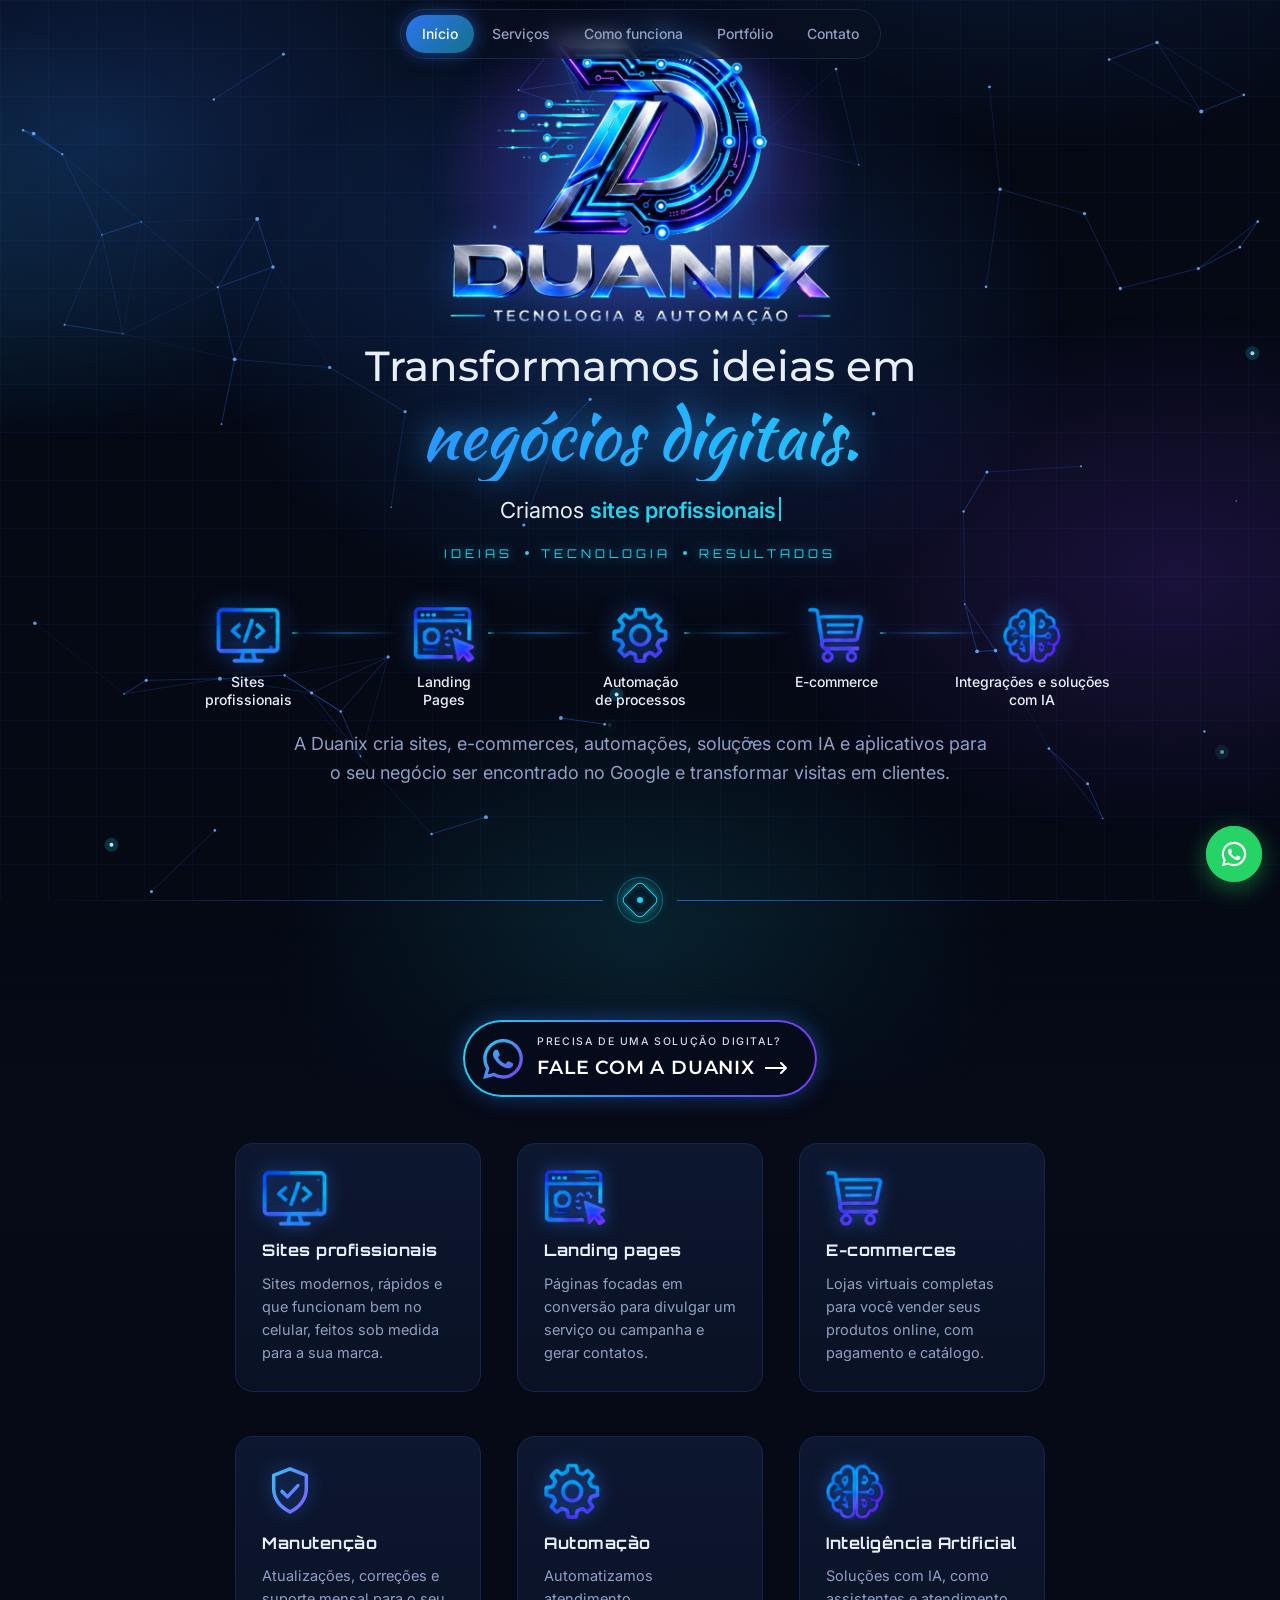
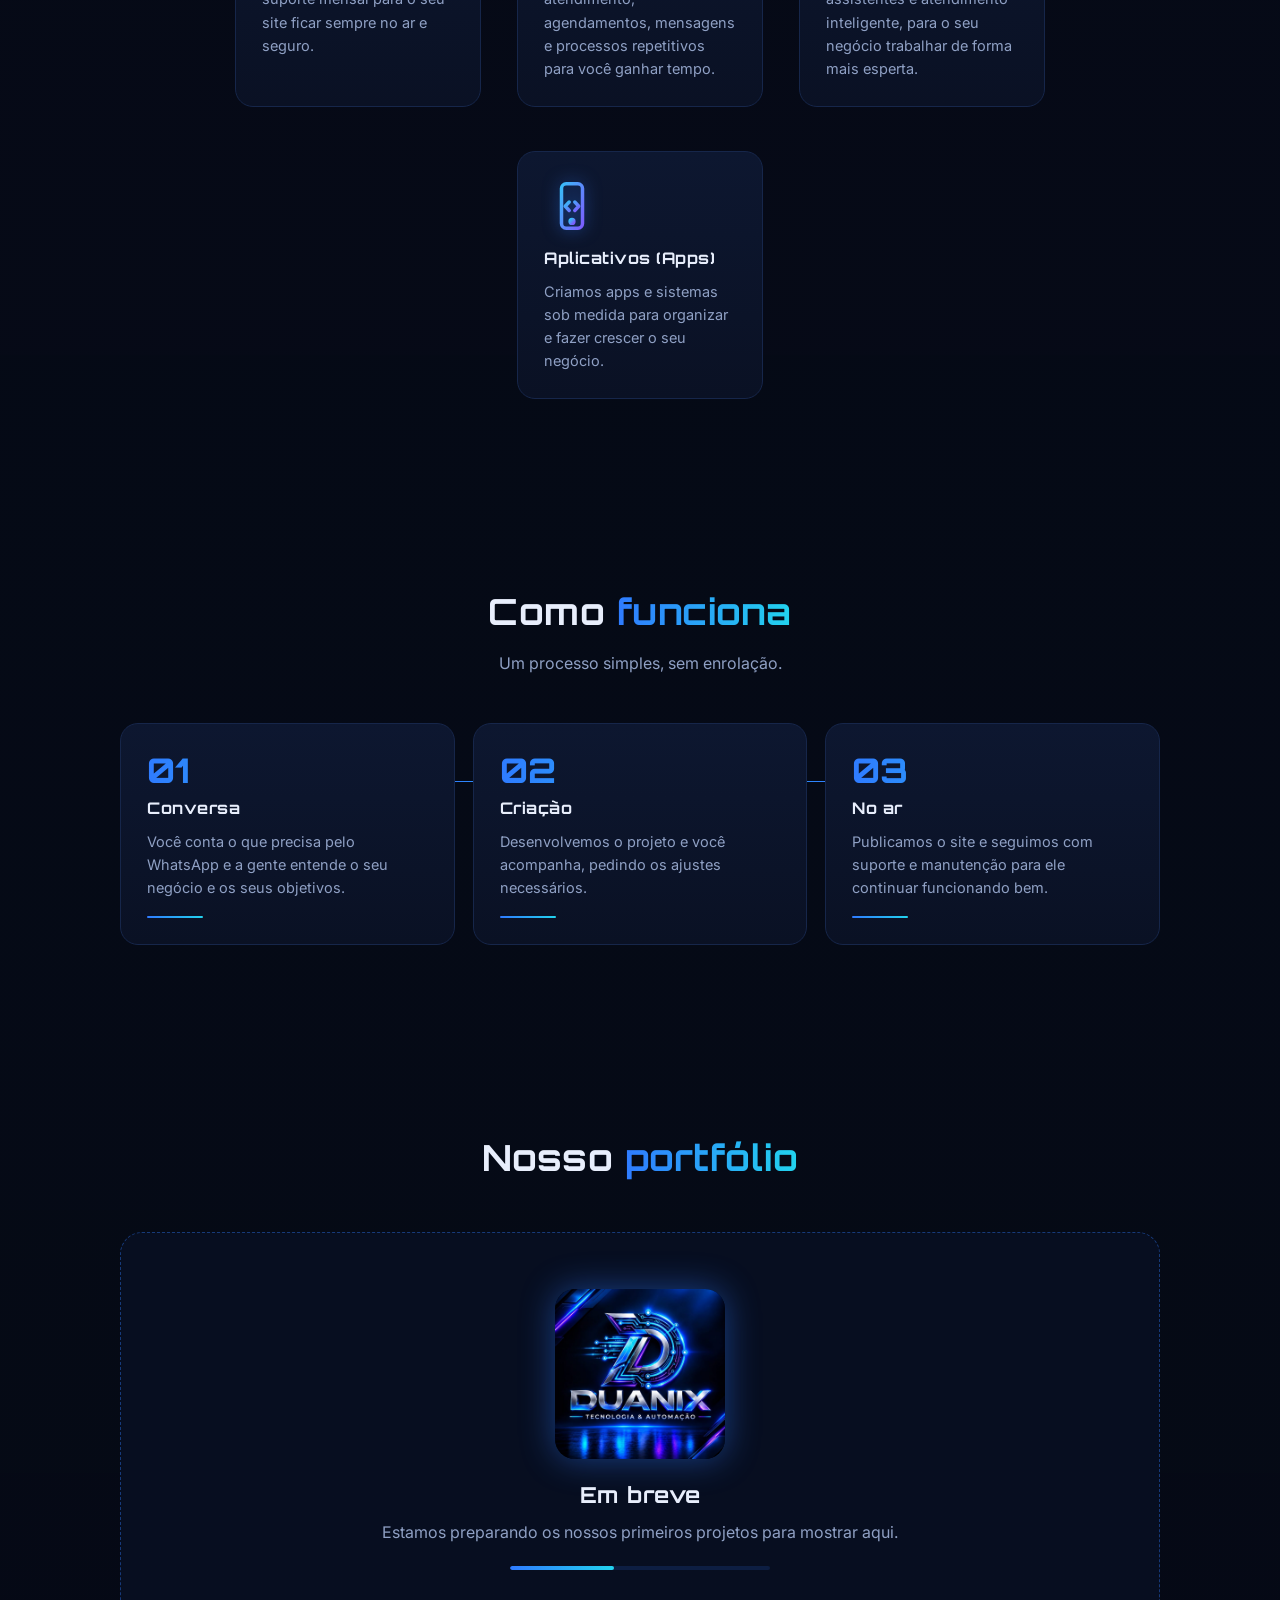
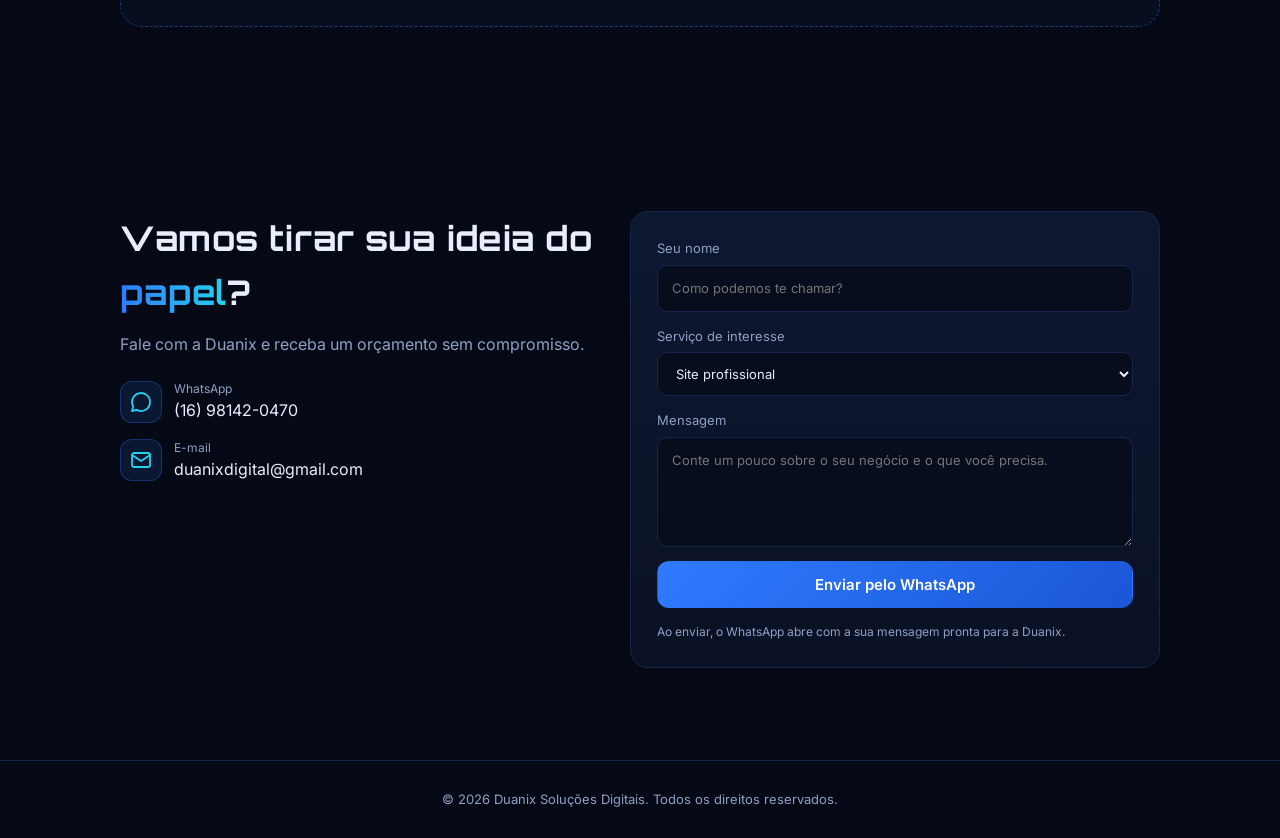
==== index.html @ ba7587d8 "Publish Duanix website" ====
<!DOCTYPE html>
<html lang="pt-BR">
<head>
<meta charset="UTF-8">
<meta name="viewport" content="width=device-width, initial-scale=1, viewport-fit=cover">
<title>Duanix Soluções Digitais | Sites, Automação, IA e Aplicativos</title>
<meta name="description" content="Duanix Soluções Digitais: criação de sites, landing pages, e-commerces, automação, inteligência artificial e aplicativos. Tecnologia e automação para o seu negócio vender mais.">
<meta name="theme-color" content="#050914">
<meta property="og:title" content="Duanix Soluções Digitais">
<meta property="og:description" content="Transformamos ideias em negócios digitais. Sites, automação, IA e aplicativos.">
<meta property="og:type" content="website">
<link rel="icon" type="image/jpeg" href="assets/img/favicon.jpg">
<link rel="preconnect" href="https://fonts.googleapis.com">
<link rel="preconnect" href="https://fonts.gstatic.com" crossorigin>
<link href="https://fonts.googleapis.com/css2?family=Inter:wght@400;500;600&family=Orbitron:wght@600;800&family=Montserrat:wght@500;600&family=Kaushan+Script&display=swap" rel="stylesheet">
<script>document.documentElement.classList.add('js')</script>
<script type="application/ld+json">
{
  "@context": "https://schema.org",
  "@type": "ProfessionalService",
  "name": "Duanix Soluções Digitais",
  "description": "Criação de sites, landing pages, e-commerces, manutenção, automação, inteligência artificial e aplicativos.",
  "telephone": "+55 16 98142-0470",
  "email": "duanixdigital@gmail.com",
  "areaServed": "BR"
}
</script>
<link rel="stylesheet" href="css/style.css">
</head>
<body>

<div class="bg-grid" aria-hidden="true"></div>
<canvas id="bg" aria-hidden="true"></canvas>

<header id="header">
  <div class="wrap nav">
    <span class="nav-sp"></span>
    <nav class="menu" id="menu" aria-label="Menu principal">
      <span class="pill" aria-hidden="true"></span>
      <a href="#inicio">Início</a>
      <a href="#servicos">Serviços</a>
      <a href="#processo">Como funciona</a>
      <a href="#portfolio">Portfólio</a>
      <a href="#contato">Contato</a>
    </nav>
    <button class="burger" id="burger" type="button" aria-label="Abrir menu" aria-expanded="false" aria-controls="menu"><span></span><span></span><span></span></button>
  </div>
</header>

<main>

  <!-- ===== PARTE 1: INÍCIO ===== -->
  <section id="inicio" class="hero">
    <div class="wrap hero-inner">
      <div class="logo-stage rise" id="logoStage" style="--d:.1s">
        <button class="logo-btn" id="logoBtn" type="button" aria-label="Logo da Duanix Tecnologia e Automação. Passe o mouse ou toque para apagar e acender as luzes.">
          <span class="logo-glow"><i></i></span>
          <span class="logo-clip">
            <img class="logo-video" alt="Duanix Tecnologia e Automação" draggable="false" src="assets/img/logo-duanix.webp">
            <span class="logo-flash"></span>
          </span>
          <span class="logo-ring"></span>
        </button>
      </div>

      <h1 class="rise" style="--d:.5s"><span class="sr-only">Duanix Soluções Digitais: </span>Transformamos ideias em <span class="grad">negócios digitais.</span></h1>
      <p class="typed-line rise" style="--d:.5s">Criamos <span class="typed" id="typed">sites profissionais</span><span class="caret" aria-hidden="true"></span></p>
      <p class="eyebrow rise" style="--d:.65s"><span>Ideias</span><i></i><span>Tecnologia</span><i></i><span>Resultados</span></p>
      
      <div class="svc-row rise" style="--d:.8s">
        <div class="svc"><img src="assets/img/icone-sites.webp" alt="" width="74" height="64" draggable="false"><span>Sites<br>profissionais</span></div>
        <div class="svc"><img src="assets/img/icone-landing-pages.webp" alt="" width="70" height="63" draggable="false"><span>Landing<br>Pages</span></div>
        <div class="svc"><img src="assets/img/icone-automacao.webp" alt="" width="65" height="65" draggable="false"><span>Automação<br>de processos</span></div>
        <div class="svc"><img src="assets/img/icone-ecommerce.webp" alt="" width="65" height="64" draggable="false"><span>E-commerce</span></div>
        <div class="svc"><img src="assets/img/icone-ia.webp" alt="" width="71" height="68" draggable="false"><span>Integrações e soluções com IA</span></div>
      </div>
      <p class="lead rise" style="--d:.65s">A Duanix cria sites, e-commerces, automações, soluções com IA e aplicativos para o seu negócio ser encontrado no Google e transformar visitas em clientes.</p>
    </div>
    <a class="scroll-cue" href="#servicos" aria-label="Ver o que a Duanix faz"><span></span></a>
  </section>

  <div class="divider" aria-hidden="true">
    <span class="dv-line"></span>
    <span class="dv-node"><i></i></span>
    <span class="dv-line r"></span>
  </div>

  <!-- ===== PARTE 2: CONTEÚDO ===== -->
  <div class="part2">

    <section id="servicos">
      <div class="wrap">
        <div class="sec-head reveal">
          <a class="cta-pill" href="https://wa.me/5516981420470?text=Ol%C3%A1%2C%20vim%20pelo%20site%20da%20Duanix%20e%20gostaria%20de%20um%20or%C3%A7amento." target="_blank" rel="noopener">
            <svg class="cta-wa" viewBox="0 0 24 24" aria-hidden="true"><defs><linearGradient id="waG" x1="0" y1="0" x2="1" y2="1"><stop offset="0" stop-color="#22d3ee"/><stop offset="1" stop-color="#7c3aed"/></linearGradient></defs><path fill="url(#waG)" d="M17.472 14.382c-.297-.149-1.758-.867-2.03-.967-.273-.099-.471-.148-.67.15-.197.297-.767.966-.94 1.164-.173.199-.347.223-.644.075-.297-.15-1.255-.463-2.39-1.475-.883-.788-1.48-1.761-1.653-2.059-.173-.297-.018-.458.13-.606.134-.133.298-.347.446-.52.149-.174.198-.298.298-.497.099-.198.05-.371-.025-.52-.075-.149-.669-1.612-.916-2.207-.242-.579-.487-.5-.669-.51-.173-.008-.371-.01-.57-.01-.198 0-.52.074-.792.372-.272.297-1.04 1.016-1.04 2.479 0 1.462 1.065 2.875 1.213 3.074.149.198 2.096 3.2 5.077 4.487.709.306 1.262.489 1.694.625.712.227 1.36.195 1.871.118.571-.085 1.758-.719 2.006-1.413.248-.694.248-1.289.173-1.413-.074-.124-.272-.198-.57-.347m-5.421 7.403h-.004a9.87 9.87 0 01-5.031-1.378l-.361-.214-3.741.982.998-3.648-.235-.374a9.86 9.86 0 01-1.51-5.26c.001-5.45 4.436-9.884 9.888-9.884 2.64 0 5.122 1.03 6.988 2.898a9.825 9.825 0 012.893 6.994c-.003 5.45-4.437 9.884-9.885 9.884m8.413-18.297A11.815 11.815 0 0012.05 0C5.495 0 .16 5.335.157 11.892c0 2.096.547 4.142 1.588 5.945L.057 24l6.305-1.654a11.882 11.882 0 005.683 1.448h.005c6.554 0 11.89-5.335 11.893-11.893a11.821 11.821 0 00-3.48-8.413Z"/></svg>
            <span class="cta-txt"><small>Precisa de uma solução digital?</small><b>Fale com a Duanix <svg viewBox="0 0 24 12" aria-hidden="true"><path d="M0 6h21M16 1l5 5-5 5" fill="none" stroke="currentColor" stroke-width="2" stroke-linecap="round" stroke-linejoin="round"/></svg></b></span>
          </a>
        </div>
        <svg width="0" height="0" style="position:absolute" aria-hidden="true"><defs><linearGradient id="nG" x1="0" y1="0" x2="1" y2="1"><stop offset="0" stop-color="#38bdf8"/><stop offset="1" stop-color="#7c5cff"/></linearGradient></defs></svg>
        <div class="grid g4">
          <div class="card reveal">
            <div class="icon"><img src="assets/img/icone-sites.webp" alt="" draggable="false"></div>
            <h3>Sites profissionais</h3>
            <p>Sites modernos, rápidos e que funcionam bem no celular, feitos sob medida para a sua marca.</p>
          <i class="link" aria-hidden="true"></i>
          </div>
          <div class="card reveal">
            <div class="icon"><img src="assets/img/icone-landing-pages.webp" alt="" draggable="false"></div>
            <h3>Landing pages</h3>
            <p>Páginas focadas em conversão para divulgar um serviço ou campanha e gerar contatos.</p>
          <i class="link" aria-hidden="true"></i>
          </div>
          <div class="card reveal">
            <div class="icon"><img src="assets/img/icone-ecommerce.webp" alt="" draggable="false"></div>
            <h3>E-commerces</h3>
            <p>Lojas virtuais completas para você vender seus produtos online, com pagamento e catálogo.</p>
          <i class="link" aria-hidden="true"></i>
          </div>
          <div class="card reveal">
            <div class="icon"><svg class="nic" viewBox="0 0 24 24" aria-hidden="true"><path d="M12 2.5l7 2.8v5.4c0 4.6-3 8.2-7 10.3-4-2.1-7-5.7-7-10.3V5.3l7-2.8z"/><path d="M8.6 12.2l2.3 2.3 4.5-4.8"/></svg></div>
            <h3>Manutenção</h3>
            <p>Atualizações, correções e suporte mensal para o seu site ficar sempre no ar e seguro.</p>
          <i class="link" aria-hidden="true"></i>
          </div>
          <div class="card reveal">
            <div class="icon"><img src="assets/img/icone-automacao.webp" alt="" draggable="false"></div>
            <h3>Automação</h3>
            <p>Automatizamos atendimento, agendamentos, mensagens e processos repetitivos para você ganhar tempo.</p>
          <i class="link" aria-hidden="true"></i>
          </div>
          <div class="card reveal">
            <div class="icon"><img src="assets/img/icone-ia.webp" alt="" draggable="false"></div>
            <h3>Inteligência Artificial</h3>
            <p>Soluções com IA, como assistentes e atendimento inteligente, para o seu negócio trabalhar de forma mais esperta.</p>
          <i class="link" aria-hidden="true"></i>
          </div>
          <div class="card reveal">
            <div class="icon"><svg class="nic" viewBox="0 0 24 24" aria-hidden="true"><path d="M9.5 2.5h5a2 2 0 012 2v15a2 2 0 01-2 2h-5a2 2 0 01-2-2v-15a2 2 0 012-2z"/><path d="M10.6 5h2.8"/><path d="M10.8 10.3l-1.7 1.8 1.7 1.8M13.2 10.3l1.7 1.8-1.7 1.8"/><circle cx="12" cy="18.6" r=".8"/></svg></div>
            <h3>Aplicativos (Apps)</h3>
            <p>Criamos apps e sistemas sob medida para organizar e fazer crescer o seu negócio.</p>
          </div>
        </div>
      </div>
    </section>

    <section id="processo">
      <div class="wrap">
        <div class="sec-head reveal">
          <h2>Como <span class="grad">funciona</span></h2>
          <p>Um processo simples, sem enrolação.</p>
        </div>
        <div class="grid g3 steps observe">
          <div class="card reveal"><div class="step-n">01</div><h3>Conversa</h3><p>Você conta o que precisa pelo WhatsApp e a gente entende o seu negócio e os seus objetivos.</p><span class="bar"></span></div>
          <div class="card reveal"><div class="step-n">02</div><h3>Criação</h3><p>Desenvolvemos o projeto e você acompanha, pedindo os ajustes necessários.</p><span class="bar"></span></div>
          <div class="card reveal"><div class="step-n">03</div><h3>No ar</h3><p>Publicamos o site e seguimos com suporte e manutenção para ele continuar funcionando bem.</p><span class="bar"></span></div>
        </div>
      </div>
    </section>

    <section id="portfolio">
      <div class="wrap">
        <div class="sec-head reveal">
          <h2>Nosso <span class="grad">portfólio</span></h2>
        </div>
        <div class="soon reveal">
          <div class="soon-logo" role="img" aria-label="Logo Duanix Tecnologia e Automação"></div>
          <h3>Em breve</h3>
          <p>Estamos preparando os nossos primeiros projetos para mostrar aqui.</p>
          <div class="loadbar" aria-hidden="true"><i></i></div>
        </div>
      </div>
    </section>

    <section id="contato">
      <div class="wrap contact-box">
        <div class="contact-info reveal">
          <h2>Vamos tirar sua ideia do <span class="grad">papel</span>?</h2>
          <p>Fale com a Duanix e receba um orçamento sem compromisso.</p>
          <a class="ci" href="https://wa.me/5516981420470" target="_blank" rel="noopener">
            <span class="icon"><svg viewBox="0 0 24 24"><path d="M21 12a9 9 0 0 1-13.3 7.9L3 21l1.2-4.5A9 9 0 1 1 21 12z"/></svg></span>
            <span><small>WhatsApp</small>(16) 98142-0470</span>
          </a>
          <a class="ci" href="mailto:duanixdigital@gmail.com">
            <span class="icon"><svg viewBox="0 0 24 24"><rect x="3" y="5" width="18" height="14" rx="2"/><path d="M3 7l9 6 9-6"/></svg></span>
            <span><small>E-mail</small>duanixdigital@gmail.com</span>
          </a>
        </div>

        <form class="reveal" id="form" novalidate>
          <label>Seu nome
            <input type="text" id="nome" placeholder="Como podemos te chamar?" required>
          </label>
          <label>Serviço de interesse
            <select id="servico">
              <option>Site profissional</option>
              <option>Landing page</option>
              <option>E-commerce</option>
              <option>Manutenção de site</option>
              <option>Automação</option>
              <option>Inteligência Artificial (IA)</option>
              <option>Aplicativo (App)</option>
              <option>Outro</option>
            </select>
          </label>
          <label>Mensagem
            <textarea id="msg" placeholder="Conte um pouco sobre o seu negócio e o que você precisa."></textarea>
          </label>
          <button type="submit" class="btn btn-primary">Enviar pelo WhatsApp</button>
          <span class="note">Ao enviar, o WhatsApp abre com a sua mensagem pronta para a Duanix.</span>
        </form>
      </div>
    </section>

  </div>
</main>

<footer>
  <div class="wrap">© <span id="ano"></span> Duanix Soluções Digitais. Todos os direitos reservados.</div>
</footer>

<a class="wa-float" href="https://wa.me/5516981420470?text=Ol%C3%A1%2C%20vim%20pelo%20site%20da%20Duanix." target="_blank" rel="noopener" aria-label="Falar no WhatsApp">
  <svg viewBox="0 0 32 32"><path d="M16 3a13 13 0 0 0-11.2 19.6L3 29l6.6-1.7A13 13 0 1 0 16 3zm0 23.7a10.7 10.7 0 0 1-5.5-1.5l-.4-.2-3.9 1 1-3.8-.3-.4A10.7 10.7 0 1 1 16 26.7zm5.9-8c-.3-.2-1.9-.9-2.2-1s-.5-.2-.7.2-.8 1-1 1.2-.4.2-.7.1a8.7 8.7 0 0 1-4.3-3.8c-.3-.6.3-.6.9-1.8.1-.2 0-.4 0-.5l-1-2.3c-.2-.6-.5-.5-.7-.5h-.6a1.2 1.2 0 0 0-.9.4 3.7 3.7 0 0 0-1.1 2.7 6.4 6.4 0 0 0 1.4 3.4 14.7 14.7 0 0 0 5.6 4.9c2.1.9 2.9 1 3.9.8a3.3 3.3 0 0 0 2.2-1.6 2.7 2.7 0 0 0 .2-1.6c-.1-.1-.3-.2-.6-.4z"/></svg>
</a>

<script src="js/main.js"></script>
</body>
</html>
---- css/style.css ----
/* =====================================================
   DUANIX | Tecnologia & Automação  -  style.css
   Cores e medidas principais estão no :root (início do arquivo).
   Imagens usadas aqui ficam em ../assets/img/
   ===================================================== */
@property --ang{syntax:'<angle>';inherits:false;initial-value:0deg}
:root{
  --bg:#050914;
  --bg2:#0a1124;
  --card:#0d1730;
  --line:#16264a;
  --text:#e8eefc;
  --muted:#8fa0c4;
  --blue:#2f7bff;
  --cyan:#22d3ee;
  --violet:#7c3aed;
  --glow:0 0 24px rgba(47,123,255,.35);
  --ease:cubic-bezier(.2,.7,.2,1);
  --hh:68px;
  --logo:url("../assets/img/logo-quadrado.jpg");
}
*{box-sizing:border-box;margin:0;padding:0}
html{scroll-behavior:smooth;-webkit-text-size-adjust:100%}
body{font-family:'Inter',system-ui,sans-serif;background:var(--bg);color:var(--text);line-height:1.6;overflow-x:hidden}
a{color:inherit;text-decoration:none}
.wrap{max-width:1080px;margin:0 auto;padding:0 20px}
h1,h2,h3{font-family:'Orbitron','Inter',sans-serif;letter-spacing:.5px}
.sr-only{position:absolute;width:1px;height:1px;overflow:hidden;clip:rect(0 0 0 0);white-space:nowrap}
.grad{background:linear-gradient(90deg,var(--blue),var(--cyan));-webkit-background-clip:text;background-clip:text;color:transparent}
:focus-visible{outline:2px solid var(--cyan);outline-offset:3px}

/* ===== fundo ===== */
.bg-grid{
  position:fixed;inset:-48px 0 0 0;z-index:-3;pointer-events:none;
  background:
    radial-gradient(900px 500px at 80% -10%,rgba(47,123,255,.16),transparent 60%),
    radial-gradient(700px 400px at -10% 30%,rgba(34,211,238,.09),transparent 60%),
    linear-gradient(rgba(47,123,255,.05) 1px,transparent 1px) 0 0/48px 48px,
    linear-gradient(90deg,rgba(47,123,255,.05) 1px,transparent 1px) 0 0/48px 48px;
  animation:gridMove 16s linear infinite;
}
@keyframes gridMove{to{transform:translateY(48px)}}
#bg{position:fixed;inset:0;width:100%;height:100%;z-index:-2;pointer-events:none}

/* ===== menu ===== */
header{
  position:fixed;top:0;left:0;right:0;z-index:50;
  border-bottom:1px solid transparent;
  transition:background .3s,border-color .3s;
  pointer-events:none;
}
header .menu,header .burger{pointer-events:auto}
header.open{
  background:rgba(5,9,20,.78);
  backdrop-filter:blur(12px);-webkit-backdrop-filter:blur(12px);
  border-bottom-color:var(--line);
}
.nav{display:grid;grid-template-columns:1fr auto 1fr;align-items:center;height:var(--hh)}
.menu{
  position:relative;display:flex;gap:2px;padding:5px;
  border:1px solid var(--line);border-radius:999px;
  background:rgba(10,17,36,.6);
  backdrop-filter:blur(10px);-webkit-backdrop-filter:blur(10px);
}
.menu a{position:relative;z-index:1;padding:8px 16px;border-radius:999px;font-size:14px;font-weight:500;color:var(--muted);transition:color .25s}
.menu a:hover{color:var(--text)}
.menu a.active{color:#fff}
.pill{
  position:absolute;z-index:0;top:5px;bottom:5px;left:0;width:0;border-radius:999px;
  background:linear-gradient(135deg,rgba(47,123,255,.95),rgba(34,211,238,.5));
  box-shadow:0 0 18px rgba(47,123,255,.55);
  opacity:0;transition:transform .45s var(--ease),width .45s var(--ease),opacity .3s;
}
.pill.ready{opacity:1}
.cta-top{justify-self:end;padding:10px 20px;font-size:14px}
.burger{display:none}

/* ===== botoes ===== */
.btn{
  position:relative;overflow:hidden;
  display:inline-flex;align-items:center;justify-content:center;gap:8px;
  padding:13px 24px;border-radius:12px;font-weight:600;font-size:15px;
  border:1px solid transparent;cursor:pointer;transition:transform .2s,box-shadow .2s,border-color .2s;font-family:inherit;
}
.btn-primary{background:linear-gradient(135deg,var(--blue),#1a56d6);color:#fff;box-shadow:var(--glow)}
.btn-primary::after{
  content:"";position:absolute;top:0;left:-60%;width:40%;height:100%;
  background:linear-gradient(100deg,transparent,rgba(255,255,255,.35),transparent);
  transform:skewX(-20deg);transition:left .7s var(--ease);
}
.btn-primary:hover{transform:translateY(-2px);box-shadow:0 0 36px rgba(47,123,255,.6)}
.btn-primary:hover::after{left:130%}
.btn-ghost{border-color:var(--line);color:var(--text);background:rgba(13,23,48,.6)}
.btn-ghost:hover{border-color:var(--blue);transform:translateY(-2px)}

/* ===== inicio ===== */
.hero{
  position:relative;min-height:100vh;min-height:100svh;
  display:flex;align-items:center;justify-content:center;text-align:center;
  padding:calc(var(--hh) - 52px) 0 84px;
  --lit:1;
}
.js .hero{--lit:0}
.hero::before{
  content:"";position:absolute;inset:0;pointer-events:none;
  background:radial-gradient(620px 440px at 50% 36%,rgba(47,123,255,.24),transparent 70%);
  opacity:calc(.2 + var(--lit)*.8);transition:opacity var(--t,60ms) linear;
}
.hero-inner{position:relative}

.logo-stage{
  position:relative;width:min(74vw,390px);aspect-ratio:860/692;
  margin:0 auto 10px;perspective:900px;
}
.logo-stage::before{
  display:none;content:"";position:absolute;inset:-3px;border-radius:23px;
  background:conic-gradient(from var(--ang),transparent 0 55%,rgba(47,123,255,.95) 75%,rgba(34,211,238,1) 90%,transparent 100%);
  opacity:calc(var(--lit)*.95);transition:opacity var(--t,60ms) linear;
  animation:spin 5s linear infinite;
}
@keyframes spin{to{--ang:360deg}}
.logo-btn{
  all:unset;box-sizing:border-box;display:block;position:absolute;inset:0;cursor:pointer;
  border-radius:20px;-webkit-tap-highlight-color:transparent;touch-action:manipulation;
  transform:rotateX(var(--rx,0deg)) rotateY(var(--ry,0deg));transition:transform .25s ease-out;
}
.logo-btn:focus-visible{outline:2px solid var(--cyan);outline-offset:10px}
.logo-glow{
  position:absolute;inset:-22%;pointer-events:none;
  opacity:calc(var(--lit)*.9);transition:opacity var(--t,60ms) linear;
}
.logo-glow i{
  position:absolute;inset:0;border-radius:50%;
  background:radial-gradient(closest-side,rgba(47,123,255,.55),rgba(124,58,237,.2) 55%,transparent 72%);
  filter:blur(18px);animation:halo 5s ease-in-out infinite;
}
@keyframes halo{0%,100%{transform:scale(.94);opacity:.8}50%{transform:scale(1.06);opacity:1}}
.logo-clip{position:absolute;inset:0}
.logo-layer{position:absolute;inset:0;background:var(--logo) center/cover no-repeat}
.logo-video{position:absolute;inset:0;width:100%;height:100%;object-fit:contain;display:block;filter:brightness(calc(.16 + var(--lit)*.84)) drop-shadow(0 0 18px rgba(47,123,255,.35));transition:filter var(--t,60ms) linear;pointer-events:none;-webkit-user-drag:none}
.logo-off{filter:brightness(.16) saturate(.35) contrast(1.1)}
.logo-on{opacity:var(--lit);transition:opacity var(--t,60ms) linear}
.logo-flash{
  display:none;position:absolute;inset:0;opacity:0;pointer-events:none;mix-blend-mode:screen;
  background:radial-gradient(circle at 50% 42%,rgba(255,255,255,.9),rgba(120,170,255,.5) 35%,transparent 65%);
}
.logo-ring{display:none;position:absolute;inset:0;border-radius:20px;border:2px solid rgba(120,190,255,.9);opacity:0;pointer-events:none}
.surge .logo-clip,.surge-strong .logo-clip{animation:pop .5s var(--ease)}
.surge .logo-flash{animation:flashSoft .6s ease-out}
.surge-strong .logo-flash{animation:flash .7s ease-out}
.surge-strong .logo-ring{animation:ring .9s ease-out}
@keyframes pop{0%{transform:scale(1)}40%{transform:scale(1.035)}100%{transform:scale(1)}}
@keyframes flashSoft{0%{opacity:.3}100%{opacity:0}}
@keyframes flash{0%{opacity:.6}100%{opacity:0}}
@keyframes ring{0%{opacity:.9;transform:scale(.96)}100%{opacity:0;transform:scale(1.7)}}

.eyebrow{
  display:inline-flex;align-items:center;gap:12px;margin-bottom:16px;
  font-family:'Orbitron',sans-serif;font-size:12px;letter-spacing:4px;text-transform:uppercase;color:var(--cyan);
  text-shadow:0 0 calc(var(--lit)*12px) rgba(34,211,238,calc(var(--lit)*.7));
  transition:text-shadow var(--t,60ms) linear;
}
.eyebrow i{width:4px;height:4px;border-radius:50%;background:var(--cyan)}
.hero h1{font-family:'Montserrat','Inter',sans-serif;font-weight:500;letter-spacing:0;font-size:clamp(22px,5.8vw,42px);line-height:1.15;margin:0 auto 12px}
.hero h1 .grad{
  display:block;font-family:'Kaushan Script','Brush Script MT',cursive;font-weight:400;font-size:1.6em;line-height:1.25;padding:0 .08em .06em;margin-top:2px;
  background:linear-gradient(90deg,#2f7bff,#22b8ff 60%,#38d5f5);-webkit-background-clip:text;background-clip:text;
  filter:drop-shadow(0 0 calc(var(--lit)*var(--glow)*16px) rgba(34,160,255,calc(var(--lit)*var(--glow)*.75)));
  transition:filter var(--t,60ms) linear;
}
.svc-row{display:grid;grid-template-columns:repeat(5,1fr);max-width:980px;margin:26px auto 20px;align-items:start}
.svc{display:flex;flex-direction:column;align-items:center;gap:10px;padding:2px 8px;text-align:center;position:relative}
.svc+.svc::before{display:none}
.svc img{height:56px;width:auto;display:block;filter:drop-shadow(0 0 calc(var(--lit)*10px) rgba(47,123,255,calc(var(--lit)*.55)));transition:filter var(--t,60ms) linear;-webkit-user-drag:none}
.svc span{font-size:14px;line-height:1.25;font-weight:500;color:var(--text)}
.flow{max-width:980px;margin:0 auto 24px;padding:16px 22px;border:1px solid rgba(47,123,255,.75);border-radius:18px;background:rgba(6,12,30,.55);box-shadow:0 0 22px rgba(47,123,255,.22),inset 0 0 18px rgba(47,123,255,.08);display:grid;grid-template-columns:auto 1fr;align-items:center;gap:28px;text-align:left}
.flow-title{display:flex;align-items:center;gap:14px}
.flow-title img{height:46px;width:auto;display:block;-webkit-user-drag:none}
.flow-title strong{font-family:'Montserrat','Inter',sans-serif;font-weight:600;font-size:17px;line-height:1.25;letter-spacing:.3px;text-transform:uppercase;color:#fff}
.flow-title u{text-decoration:none;display:inline-block;padding-bottom:4px;border-bottom:2px solid var(--cyan)}
.flow-steps{display:flex;align-items:center;justify-content:space-between;gap:6px}
.stp{display:flex;flex-direction:column;align-items:center;gap:6px;text-align:center}
.stp img{height:46px;width:auto;display:block;-webkit-user-drag:none}
.stp span{font-size:12.5px;font-weight:500;color:var(--text)}
.chev{display:block;width:12px;height:12px;border-top:2px solid #2f7bff;border-right:2px solid #2f7bff;transform:rotate(45deg);flex:none;margin:0 2px 18px;filter:drop-shadow(0 0 4px rgba(47,123,255,.8))}
.cta-pill{display:inline-flex;align-items:center;gap:14px;padding:12px 26px 12px 18px;border-radius:999px;border:2px solid transparent;text-align:left;color:#fff;
  background:linear-gradient(#060b1c,#060b1c) padding-box,linear-gradient(90deg,#22d3ee,#2f7bff 55%,#7c3aed) border-box;
  box-shadow:0 0 22px rgba(47,123,255,.4);transition:transform .2s,box-shadow .2s}
.cta-pill:hover{transform:translateY(-2px);box-shadow:0 0 30px rgba(34,211,238,.55)}
.cta-wa{width:40px;height:40px;flex:none}
.cta-txt{display:flex;flex-direction:column;gap:2px}
.cta-txt small{font-size:10.5px;letter-spacing:1.6px;text-transform:uppercase;color:#cfd8ee;font-weight:500}
.cta-txt b{display:flex;align-items:center;gap:10px;font-family:'Montserrat','Inter',sans-serif;font-size:19px;font-weight:600;letter-spacing:.8px;text-transform:uppercase}
.cta-txt b svg{width:24px;height:12px}
@media(max-width:760px){
  .svc-row{grid-template-columns:repeat(5,minmax(0,1fr));margin:20px -10px 18px}
  .svc{padding:2px 1px;gap:8px}
  .svc+.svc::before{top:4px;bottom:4px}
  .svc img{height:clamp(30px,9vw,46px);max-width:100%;object-fit:contain}
  .svc span{font-size:clamp(8.8px,2.55vw,12.5px);line-height:1.2;font-weight:500;max-width:100%;overflow-wrap:break-word}
  .flow{grid-template-columns:1fr;gap:16px;padding:16px 14px;text-align:center}
  .flow-title{justify-content:center}
  .flow-steps{display:grid;grid-template-columns:1fr 1fr;gap:16px 8px}
  .chev{display:none}
  .stp img{height:42px}
  .cta-pill{padding:10px 20px 10px 14px;gap:10px}
  .cta-wa{width:34px;height:34px}
  .cta-txt b{font-size:15px;letter-spacing:.4px}
  .cta-txt small{font-size:9.5px;letter-spacing:1.2px}
}
/* ===== EFEITOS EXTRAS ===== */
@property --glow{syntax:'<number>';inherits:true;initial-value:1}
@keyframes neon{0%,100%{--glow:.5}50%{--glow:1.2}}
.hero h1 .grad{animation:neon 2.8s ease-in-out infinite}
/* luz passando no logo */
.logo-clip::after{content:"";position:absolute;inset:0;pointer-events:none;opacity:var(--lit);
  background:linear-gradient(105deg,transparent 42%,rgba(255,255,255,0) 44%,rgba(200,230,255,.95) 50%,rgba(255,255,255,0) 56%,transparent 58%) no-repeat;
  background-size:300% 100%;background-position:100% 0;
  -webkit-mask:url("../assets/img/logo-duanix.webp") center/contain no-repeat;mask:url("../assets/img/logo-duanix.webp") center/contain no-repeat;
  animation:shine 5.5s ease-in-out 2.2s infinite}
@keyframes shine{0%{background-position:100% 0}38%,100%{background-position:0% 0}}
/* icones entrando e flutuando */
.svc:nth-child(1){--i:0}.svc:nth-child(2){--i:1}.svc:nth-child(3){--i:2}.svc:nth-child(4){--i:3}.svc:nth-child(5){--i:4}
.svc{opacity:0;animation:svcIn .8s cubic-bezier(.2,.8,.2,1) both;animation-delay:calc(1.1s + var(--i)*.2s)}
@keyframes svcIn{from{opacity:0;transform:translateY(22px) scale(.82)}to{opacity:1;transform:none}}
.svc img{animation:floaty 4.4s ease-in-out infinite;animation-delay:calc(2.2s + var(--i)*-.8s)}
@keyframes floaty{0%,100%{transform:translateY(0)}50%{transform:translateY(-7px)}}
/* raios de energia ligando os icones */
.svc:not(:last-child)::after{content:"";position:absolute;z-index:-1;pointer-events:none;left:calc(50% + 44px);width:calc(100% - 88px);top:27px;height:2px;border-radius:2px;
  background:linear-gradient(90deg,transparent,#22d3ee,#fff,#22d3ee,transparent) no-repeat,linear-gradient(90deg,rgba(47,123,255,0),rgba(47,123,255,.4),rgba(47,123,255,0));
  background-size:38% 100%,100% 100%;background-position:-50% 0,0 0;
  filter:drop-shadow(0 0 4px rgba(34,211,238,.9));
  animation:beam 2.2s linear infinite,beamIn .8s ease 2s both;animation-delay:calc(var(--i)*.4s),2s}
@keyframes beam{from{background-position:-50% 0,0 0}to{background-position:150% 0,0 0}}
@keyframes beamIn{from{opacity:0}to{opacity:1}}
.svc-row{isolation:isolate}
@media(max-width:760px){
  .svc:not(:last-child)::after{top:23px;left:calc(50% + 38px);width:calc(100% - 76px)}
  .svc:nth-child(3)::after{display:none}
}
@media (prefers-reduced-motion:reduce){
  .hero h1 .grad,.logo-clip::after,.svc,.svc img,.svc::after{animation:none!important}
  .svc{opacity:1}
  .logo-clip::after,.svc::after{display:none}
}
/* fundo: brilho em movimento */
body::before{content:"";position:fixed;inset:-20%;z-index:-3;pointer-events:none;
  background:radial-gradient(40% 35% at 20% 25%,rgba(47,123,255,.22),transparent 70%),radial-gradient(35% 30% at 80% 60%,rgba(124,58,237,.18),transparent 70%),radial-gradient(30% 30% at 50% 90%,rgba(34,211,238,.13),transparent 70%);
  animation:aurora 14s ease-in-out infinite alternate}
@keyframes aurora{0%{transform:translate3d(-4%,-3%,0) scale(1)}100%{transform:translate3d(5%,4%,0) scale(1.15)}}
@media (prefers-reduced-motion:reduce){body::before{animation:none}}
/* cards: mesmos icones do topo, conectados */
.card .icon{width:auto;height:auto;border:0;background:none;box-shadow:none;margin:0 0 12px;display:block}
.card .icon img{height:56px;width:auto;display:block;filter:drop-shadow(0 0 8px rgba(47,123,255,.55));-webkit-user-drag:none}
.card .icon svg.nic{width:56px;height:56px;display:block;stroke:url(#nG);fill:none;stroke-width:1.5;stroke-linecap:round;stroke-linejoin:round;filter:drop-shadow(0 0 8px rgba(47,123,255,.55))}
.card .link{display:none}
@media(max-width:560px){
  .grid.g4{row-gap:38px}
  .card .link{display:block;position:absolute;left:50%;bottom:-38px;width:2px;height:38px;margin-left:-1px;pointer-events:none;
    background:linear-gradient(180deg,#22d3ee,#fff,#22d3ee) no-repeat,linear-gradient(180deg,rgba(47,123,255,.25),rgba(47,123,255,.7),rgba(47,123,255,.25));
    background-size:100% 40%,100% 100%;background-position:0 -60%,0 0;filter:drop-shadow(0 0 4px rgba(34,211,238,.9));animation:vbeam 2s linear infinite}
  .card .link::before,.card .link::after{content:"";position:absolute;left:50%;width:8px;height:8px;margin-left:-4px;border-radius:50%;background:#22d3ee;box-shadow:0 0 10px #22d3ee}
  .card .link::before{top:-4px}
  .card .link::after{bottom:-4px}
}
@keyframes vbeam{from{background-position:0 -60%,0 0}to{background-position:0 160%,0 0}}
@media (prefers-reduced-motion:reduce){.card .link{animation:none}}
/* conexao dos cards no computador */
.grid.g4{position:relative}
.net{position:absolute;left:0;top:0;pointer-events:none;overflow:visible;z-index:0;opacity:0;transition:opacity .8s ease}
.net.on{opacity:1}
.net .base{fill:none;stroke:rgba(47,123,255,.55);stroke-width:2;stroke-linecap:round;stroke-linejoin:round}
.net .run{fill:none;stroke:#22d3ee;stroke-width:2.6;stroke-linecap:round;stroke-linejoin:round;stroke-dasharray:14 86;filter:drop-shadow(0 0 4px rgba(34,211,238,.95));animation:netrun 2.4s linear infinite}
.net circle{fill:#22d3ee;filter:drop-shadow(0 0 6px #22d3ee)}
@keyframes netrun{from{stroke-dashoffset:0}to{stroke-dashoffset:-100}}
@media(min-width:1001px){.grid.g4{column-gap:36px;row-gap:44px}.g4>.card{max-width:calc(25% - 27px)}}
@media(min-width:561px) and (max-width:1000px){.grid.g4{column-gap:36px;row-gap:44px}.g4>.card{max-width:calc(50% - 18px)}}
@media(max-width:560px){.net{display:none}}
@media (prefers-reduced-motion:reduce){.net .run{animation:none;stroke-dasharray:none;opacity:.5}}
/* coluna de luz: icones do topo -> botao -> cards */
main{position:relative}
.net2{position:absolute;left:0;top:0;pointer-events:none;overflow:visible;z-index:0;opacity:0;transition:opacity .9s ease}
.net2.on{opacity:1}
.net2 .base{fill:none;stroke:rgba(47,123,255,.55);stroke-width:2;stroke-linecap:round;stroke-linejoin:round}
.net2 .run{fill:none;stroke:#22d3ee;stroke-width:2.6;stroke-linecap:round;stroke-linejoin:round;stroke-dasharray:14 86;filter:drop-shadow(0 0 4px rgba(34,211,238,.95));animation:netrun 2.4s linear infinite}
.net2 circle{fill:#22d3ee;filter:drop-shadow(0 0 6px #22d3ee)}
@media (prefers-reduced-motion:reduce){.net2 .run{animation:none;stroke-dasharray:none;opacity:.5}}
.typed-line{font-size:clamp(16px,2.6vw,22px);margin-bottom:12px;min-height:1.6em}
.typed{color:var(--cyan);font-weight:600}
.caret{display:inline-block;width:2px;height:1.1em;background:var(--cyan);margin-left:3px;vertical-align:-.15em;animation:blink 1s steps(1) infinite}
@keyframes blink{50%{opacity:0}}
.lead{max-width:700px;margin:0 auto 26px;color:var(--muted);font-size:clamp(15px,2.2vw,18px)}
.hero-cta{display:flex;gap:12px;justify-content:center;flex-wrap:wrap}

.rise{animation:rise .9s var(--ease) both;animation-delay:var(--d,0s)}
@keyframes rise{from{opacity:0;transform:translateY(22px);filter:blur(6px)}to{opacity:1;transform:none;filter:none}}

.scroll-cue{
  position:absolute;left:50%;bottom:62px;width:26px;height:42px;margin-left:-13px;
  border:2px solid rgba(143,160,196,.5);border-radius:14px;
}
.scroll-cue span{position:absolute;left:50%;top:8px;width:4px;height:8px;margin-left:-2px;border-radius:2px;background:var(--cyan);animation:wheel 1.8s ease-in-out infinite}
@keyframes wheel{0%{opacity:0;transform:translateY(0)}30%{opacity:1}100%{opacity:0;transform:translateY(14px)}}

/* ===== divisao ===== */
.divider{position:relative;z-index:2;display:flex;align-items:center;justify-content:center;height:56px;margin-top:-28px;padding:0 20px}
.dv-line{position:relative;flex:1;max-width:46%;height:1px;overflow:hidden;background:linear-gradient(90deg,transparent,rgba(47,123,255,.7))}
.dv-line.r{background:linear-gradient(270deg,transparent,rgba(47,123,255,.7))}
.dv-line::after{content:"";position:absolute;top:0;left:-30%;width:30%;height:100%;background:linear-gradient(90deg,transparent,var(--cyan),transparent);animation:dvrun 3.2s linear infinite}
@keyframes dvrun{to{left:110%}}
.dv-node{position:relative;width:46px;height:46px;margin:0 14px;display:grid;place-items:center}
.dv-node::before{
  content:"";position:absolute;inset:9px;transform:rotate(45deg);border-radius:6px;
  border:1.5px solid var(--cyan);background:rgba(5,9,20,.9);
  box-shadow:0 0 14px rgba(34,211,238,.6),inset 0 0 10px rgba(34,211,238,.3);
}
.dv-node::after{content:"";position:absolute;inset:0;border-radius:50%;border:1px solid rgba(34,211,238,.4);animation:ping2 2.6s ease-out infinite}
.dv-node i{position:relative;z-index:1;width:6px;height:6px;border-radius:50%;background:var(--cyan);box-shadow:0 0 10px var(--cyan)}
@keyframes ping2{0%{transform:scale(.6);opacity:.9}100%{transform:scale(1.5);opacity:0}}

/* ===== segunda parte ===== */
.part2{position:relative;background:linear-gradient(180deg,rgba(7,12,26,0) 0,rgba(7,12,26,.55) 140px,rgba(6,10,22,.72) 100%)}
section{padding:92px 0;scroll-margin-top:calc(var(--hh) - 8px)}
.hero{scroll-margin-top:0}
.sec-head{text-align:center;margin-bottom:46px}
.sec-head h2{font-size:clamp(24px,4vw,36px);margin-bottom:10px}
.sec-head p{color:var(--muted);max-width:560px;margin:0 auto}
.grid{display:grid;gap:18px}
.g4{display:flex;flex-wrap:wrap;justify-content:center}
.g4>.card{flex:1 1 240px;max-width:calc(25% - 14px)}
@media(max-width:1000px){.g4>.card{max-width:calc(50% - 9px)}}
@media(max-width:560px){.g4>.card{max-width:100%}}
.g3{grid-template-columns:repeat(auto-fit,minmax(260px,1fr))}

.card{
  position:relative;isolation:isolate;
  background:linear-gradient(180deg,var(--card),var(--bg2));
  border:1px solid var(--line);border-radius:18px;padding:26px;
}
.card:hover{border-color:rgba(47,123,255,.6);translate:0 -4px;box-shadow:var(--glow)}
.card::before{
  content:"";position:absolute;inset:0;border-radius:inherit;z-index:-1;pointer-events:none;
  background:radial-gradient(360px circle at var(--mx,50%) var(--my,0%),rgba(47,123,255,.22),transparent 55%);
  opacity:0;transition:opacity .3s;
}
.card::after{
  content:"";position:absolute;inset:0;border-radius:inherit;padding:1px;pointer-events:none;
  background:radial-gradient(240px circle at var(--mx,50%) var(--my,0%),rgba(34,211,238,.9),rgba(47,123,255,.5) 40%,transparent 70%);
  -webkit-mask:linear-gradient(#000 0 0) content-box,linear-gradient(#000 0 0);
  -webkit-mask-composite:xor;mask-composite:exclude;
  opacity:0;transition:opacity .3s;
}
.card:hover::before,.card:hover::after{opacity:1}
.icon{width:46px;height:46px;border-radius:12px;display:grid;place-items:center;background:rgba(47,123,255,.12);border:1px solid rgba(47,123,255,.3);margin-bottom:16px}
.icon svg{width:24px;height:24px;stroke:var(--cyan);fill:none;stroke-width:1.8;stroke-linecap:round;stroke-linejoin:round}
.card h3{font-size:16px;margin-bottom:8px}
.card p{color:var(--muted);font-size:14.5px}

/* como funciona */
.steps{position:relative}
.steps::before{
  content:"";position:absolute;left:12%;right:12%;top:58px;height:1px;
  background:linear-gradient(90deg,transparent,var(--blue),var(--cyan),var(--blue),transparent);
  transform:scaleX(0);transform-origin:left;transition:transform 1.4s var(--ease);
}
.steps.in::before{transform:scaleX(1)}
@media(max-width:700px){.steps::before{display:none}}
.step-n{
  font-family:'Orbitron',sans-serif;font-size:34px;font-weight:800;line-height:1.2;margin-bottom:6px;
  background:linear-gradient(90deg,var(--blue),var(--cyan));-webkit-background-clip:text;background-clip:text;color:transparent;
}
.bar{display:block;height:2px;width:0;margin-top:16px;border-radius:2px;background:linear-gradient(90deg,var(--blue),var(--cyan));transition:width 1s var(--ease) .4s}
.reveal.in .bar,.in .bar{width:56px}

/* portfolio */
.soon{
  position:relative;overflow:hidden;text-align:center;
  border:1px dashed rgba(47,123,255,.4);border-radius:22px;padding:56px 20px;background:rgba(13,23,48,.45);
}
.soon::after{
  content:"";position:absolute;left:0;right:0;top:-120px;height:120px;pointer-events:none;
  background:linear-gradient(180deg,transparent,rgba(34,211,238,.1),transparent);animation:scan 4.5s linear infinite;
}
@keyframes scan{to{transform:translateY(560px)}}
.soon-logo{width:170px;max-width:60%;aspect-ratio:1;margin:0 auto 18px;border-radius:20px;background:var(--logo) center/cover no-repeat;box-shadow:0 0 34px rgba(47,123,255,.45)}
.soon h3{font-size:22px;margin-bottom:8px}
.soon p{color:var(--muted)}
.loadbar{width:min(260px,70%);height:4px;margin:20px auto 0;border-radius:99px;background:rgba(47,123,255,.15);overflow:hidden}
.loadbar i{display:block;height:100%;width:40%;border-radius:99px;background:linear-gradient(90deg,var(--blue),var(--cyan));animation:load 2.2s ease-in-out infinite}
@keyframes load{0%{transform:translateX(-100%)}100%{transform:translateX(260%)}}

/* contato */
.contact-box{display:grid;gap:28px;grid-template-columns:1fr 1.1fr;align-items:start}
@media(max-width:820px){.contact-box{grid-template-columns:1fr}}
.contact-info h2{font-size:clamp(24px,4vw,34px);margin-bottom:12px}
.contact-info p{color:var(--muted);margin-bottom:22px}
.ci{display:flex;align-items:center;gap:12px;margin-bottom:14px;color:var(--text)}
.ci .icon{margin:0;width:42px;height:42px;transition:box-shadow .25s,border-color .25s}
.ci:hover .icon{border-color:var(--cyan);box-shadow:0 0 18px rgba(34,211,238,.4)}
.ci small{display:block;color:var(--muted);font-size:12px}
form{background:linear-gradient(180deg,var(--card),var(--bg2));border:1px solid var(--line);border-radius:18px;padding:26px;display:grid;gap:14px}
label{font-size:13px;color:var(--muted);display:grid;gap:6px}
input,textarea,select{width:100%;background:#070d1d;border:1px solid var(--line);color:var(--text);border-radius:10px;padding:12px 14px;font:inherit;outline:none;transition:.2s}
input:focus,textarea:focus,select:focus{border-color:var(--blue);box-shadow:0 0 0 3px rgba(47,123,255,.2)}
textarea{min-height:110px;resize:vertical}
.note{font-size:12px;color:var(--muted)}

footer{border-top:1px solid var(--line);padding:28px 0;text-align:center;color:var(--muted);font-size:13px;background:rgba(6,10,22,.85)}

.wa-float{position:fixed;right:18px;bottom:18px;z-index:40;width:56px;height:56px;border-radius:50%;display:grid;place-items:center;background:#25d366;box-shadow:0 6px 24px rgba(37,211,102,.45);transition:transform .2s}
.wa-float::after{content:"";position:absolute;inset:0;border-radius:50%;border:2px solid #25d366;animation:waping 2.6s ease-out infinite}
@keyframes waping{0%{transform:scale(1);opacity:.7}100%{transform:scale(1.55);opacity:0}}
.wa-float:hover{transform:scale(1.08)}
.wa-float svg{width:30px;height:30px;fill:#fff}

/* aparecer ao rolar */
.js .reveal{
  opacity:0;transform:translateY(22px);filter:blur(4px);
  transition-property:opacity,transform,filter,translate,box-shadow,border-color;
  transition-duration:.8s,.8s,.8s,.25s,.25s,.25s;
  transition-timing-function:var(--ease);
  transition-delay:var(--d,0s),var(--d,0s),var(--d,0s),0s,0s,0s;
}
.js .reveal.in{opacity:1;transform:none;filter:none}

/* ===== celular ===== */
@media(max-width:860px){
  .nav{grid-template-columns:1fr auto}
  .nav-sp{display:none}
  .cta-top{justify-self:start}
  .burger{
    display:grid;grid-column:2;justify-self:end;place-content:center;gap:5px;width:44px;height:44px;
    border:1px solid var(--line);border-radius:12px;background:rgba(10,17,36,.7);cursor:pointer;
  }
  .burger span{display:block;width:20px;height:2px;border-radius:2px;background:var(--text);transition:transform .3s,opacity .3s}
  header.open .burger span:nth-child(1){transform:translateY(7px) rotate(45deg)}
  header.open .burger span:nth-child(2){opacity:0}
  header.open .burger span:nth-child(3){transform:translateY(-7px) rotate(-45deg)}
  .menu{
    position:absolute;left:16px;right:16px;top:calc(var(--hh) + 6px);
    flex-direction:column;border-radius:20px;padding:8px;display:none;background:rgba(7,12,26,.97);
  }
  header.open .menu{display:flex}
  .menu a{padding:14px 16px;font-size:16px}
  .pill{display:none}
  .menu a.active{background:linear-gradient(135deg,rgba(47,123,255,.9),rgba(34,211,238,.45))}
}
@media(max-height:900px){.scroll-cue{display:none}}
@media(max-width:560px){
  .scroll-cue{display:none}
  .hero{padding-bottom:64px}
  section{padding:72px 0}
  .eyebrow{letter-spacing:2px;font-size:10px;display:flex;width:100%;max-width:340px;margin-left:auto;margin-right:auto;justify-content:space-between;gap:0;padding:0 2px}
}

/* ===== menos movimento ===== */
@media (prefers-reduced-motion:reduce){
  *,*::before,*::after{animation-duration:.001ms!important;animation-iteration-count:1!important;transition-duration:.001ms!important}
  html{scroll-behavior:auto}
  .logo-on,.logo-glow,.hero::before,.logo-stage::before{transition-duration:var(--t,60ms)!important}
  .js .reveal{opacity:1;transform:none;filter:none}
}
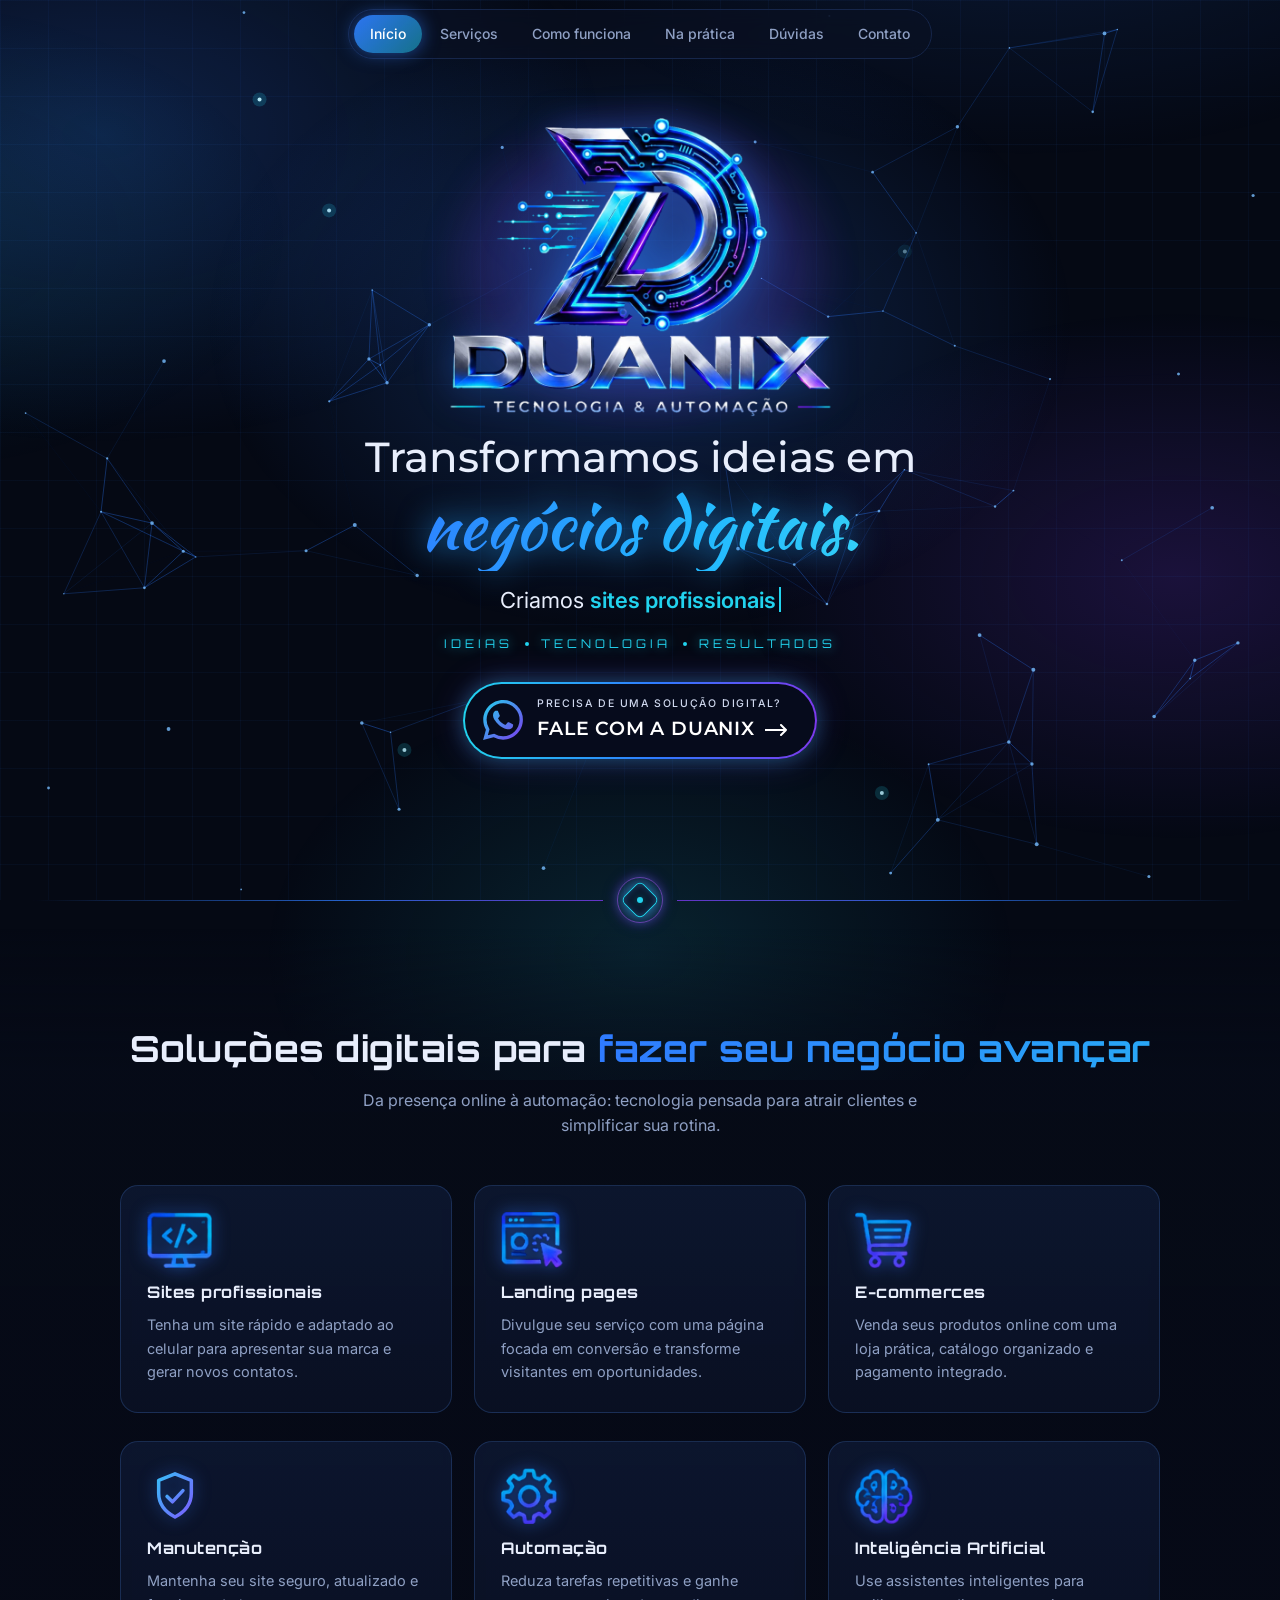
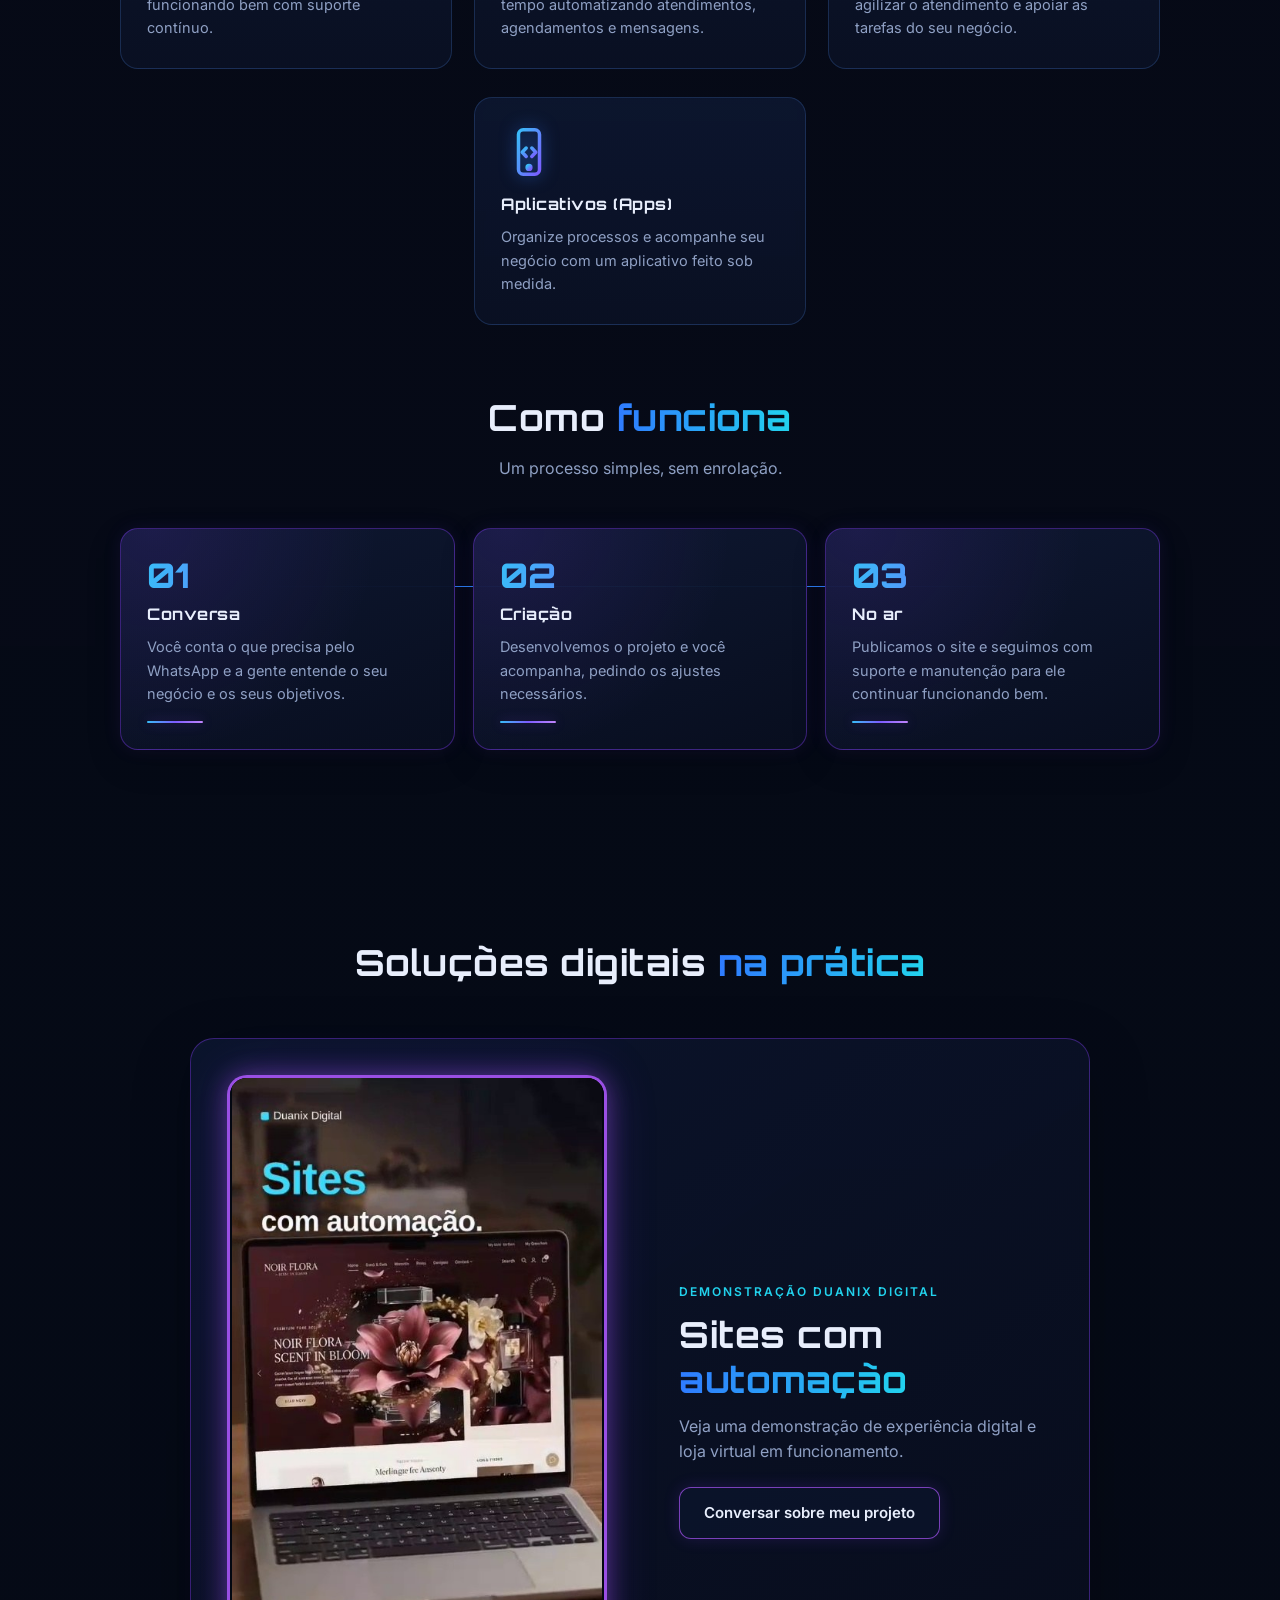
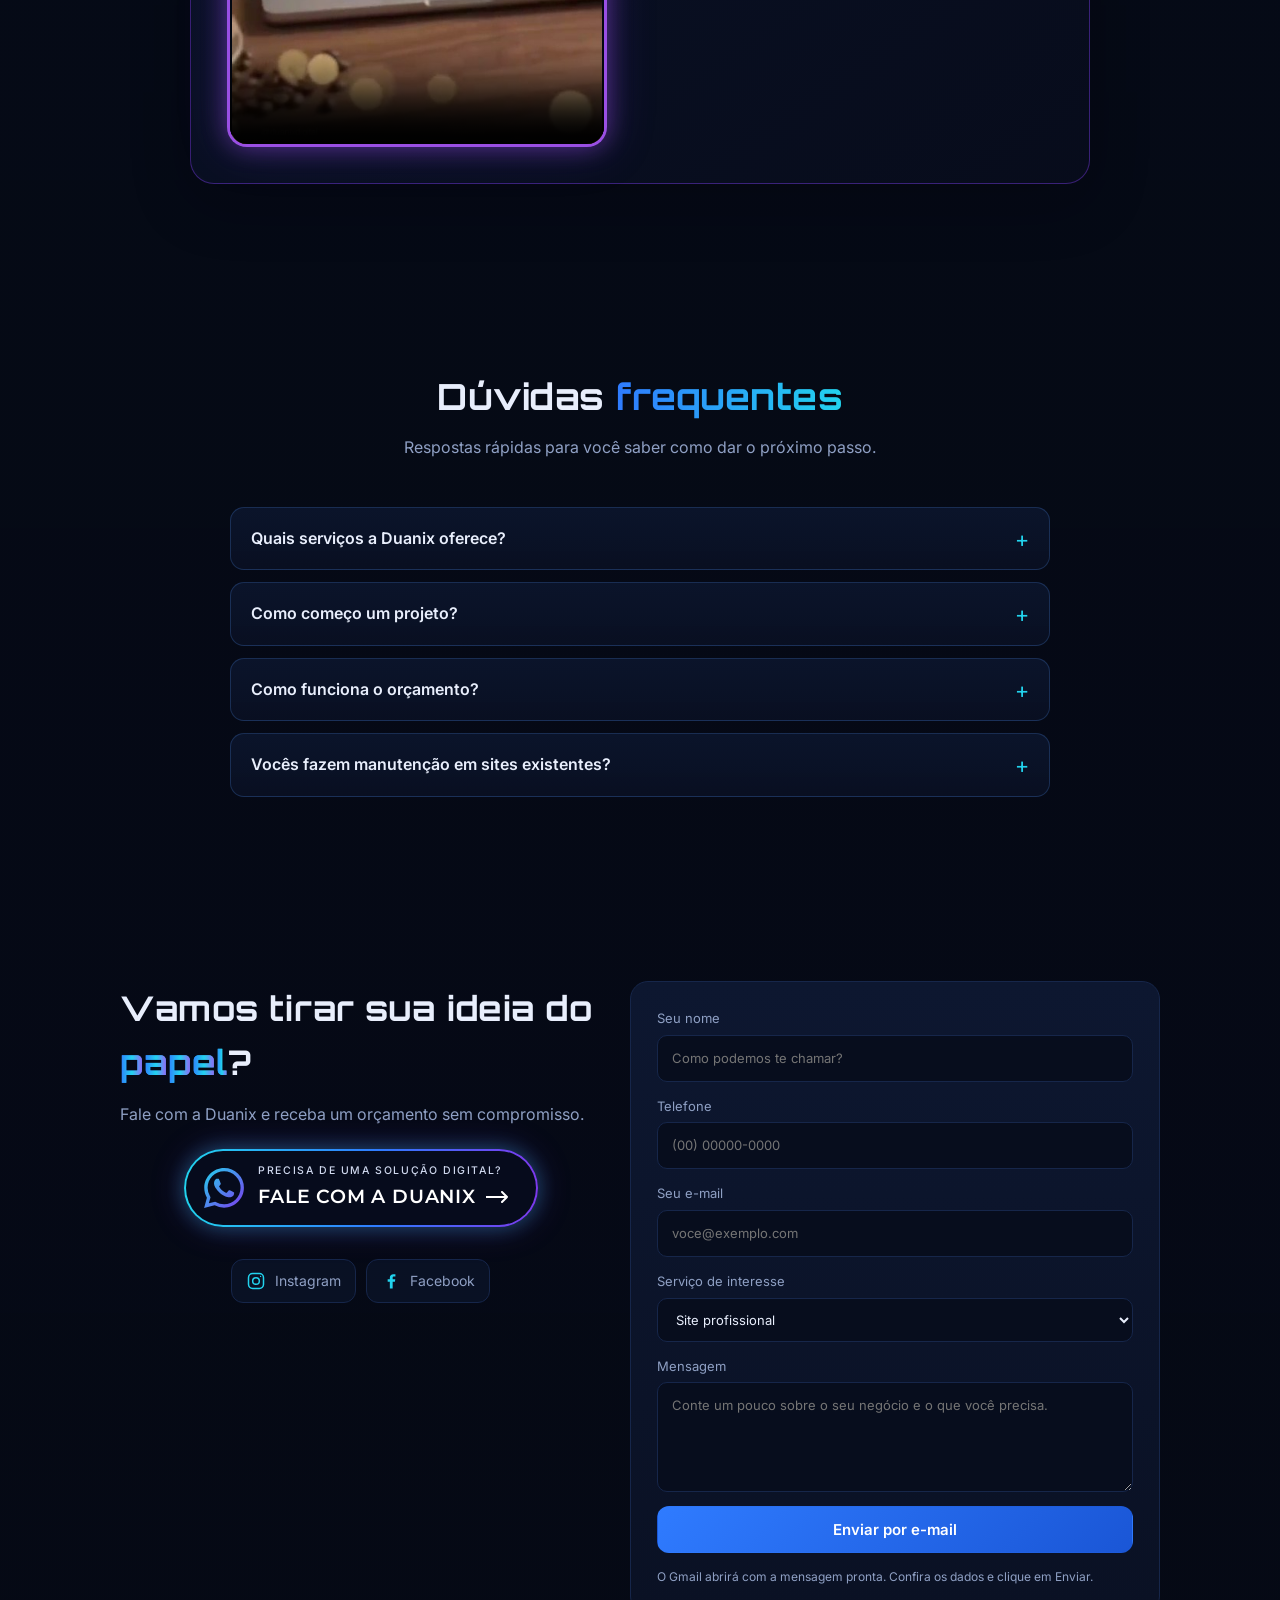
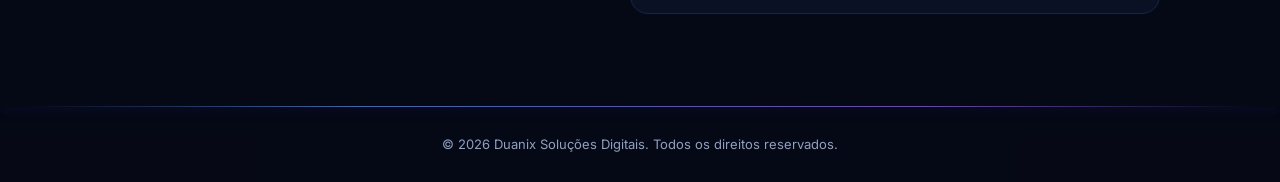
==== commit 51bf2a40: "Aprimora o site Duanix e o formulário de contato" ====
--- a/index.html
+++ b/index.html
@@ -20,7 +20,7 @@
   "@type": "ProfessionalService",
   "name": "Duanix Soluções Digitais",
   "description": "Criação de sites, landing pages, e-commerces, manutenção, automação, inteligência artificial e aplicativos.",
-  "telephone": "+55 16 98142-0470",
+  "telephone": "+55 16 99190-1425",
   "email": "duanixdigital@gmail.com",
   "areaServed": "BR"
 }
@@ -40,7 +40,8 @@
       <a href="#inicio">Início</a>
       <a href="#servicos">Serviços</a>
       <a href="#processo">Como funciona</a>
-      <a href="#portfolio">Portfólio</a>
+      <a href="#portfolio">Na prática</a>
+      <a href="#duvidas">Dúvidas</a>
       <a href="#contato">Contato</a>
     </nav>
     <button class="burger" id="burger" type="button" aria-label="Abrir menu" aria-expanded="false" aria-controls="menu"><span></span><span></span><span></span></button>
@@ -66,6 +67,12 @@
       <h1 class="rise" style="--d:.5s"><span class="sr-only">Duanix Soluções Digitais: </span>Transformamos ideias em <span class="grad">negócios digitais.</span></h1>
       <p class="typed-line rise" style="--d:.5s">Criamos <span class="typed" id="typed">sites profissionais</span><span class="caret" aria-hidden="true"></span></p>
       <p class="eyebrow rise" style="--d:.65s"><span>Ideias</span><i></i><span>Tecnologia</span><i></i><span>Resultados</span></p>
+      <div class="hero-cta rise" style="--d:.75s">
+        <a class="cta-pill" href="https://wa.me/5516991901425?text=Ol%C3%A1%2C%20vim%20pelo%20site%20da%20Duanix%20e%20gostaria%20de%20um%20or%C3%A7amento." target="_blank" rel="noopener noreferrer">
+          <svg class="cta-wa" width="40" height="40" viewBox="0 0 24 24" aria-hidden="true"><defs><linearGradient id="waGHero" x1="0" y1="0" x2="1" y2="1"><stop offset="0" stop-color="#22d3ee"/><stop offset="1" stop-color="#7c3aed"/></linearGradient></defs><path fill="url(#waGHero)" d="M17.472 14.382c-.297-.149-1.758-.867-2.03-.967-.273-.099-.471-.148-.67.15-.197.297-.767.966-.94 1.164-.173.199-.347.223-.644.075-.297-.15-1.255-.463-2.39-1.475-.883-.788-1.48-1.761-1.653-2.059-.173-.297-.018-.458.13-.606.134-.133.298-.347.446-.52.149-.174.198-.298.298-.497.099-.198.05-.371-.025-.52-.075-.149-.669-1.612-.916-2.207-.242-.579-.487-.5-.669-.51-.173-.008-.371-.01-.57-.01-.198 0-.52.074-.792.372-.272.297-1.04 1.016-1.04 2.479 0 1.462 1.065 2.875 1.213 3.074.149.198 2.096 3.2 5.077 4.487.709.306 1.262.489 1.694.625.712.227 1.36.195 1.871.118.571-.085 1.758-.719 2.006-1.413.248-.694.248-1.289.173-1.413-.074-.124-.272-.198-.57-.347m-5.421 7.403h-.004a9.87 9.87 0 01-5.031-1.378l-.361-.214-3.741.982.998-3.648-.235-.374a9.86 9.86 0 01-1.51-5.26c.001-5.45 4.436-9.884 9.888-9.884 2.64 0 5.122 1.03 6.988 2.898a9.825 9.825 0 012.893 6.994c-.003 5.45-4.437 9.884-9.885 9.884m8.413-18.297A11.815 11.815 0 0012.05 0C5.495 0 .16 5.335.157 11.892c0 2.096.547 4.142 1.588 5.945L.057 24l6.305-1.654a11.882 11.882 0 005.683 1.448h.005c6.554 0 11.89-5.335 11.893-11.893a11.821 11.821 0 00-3.48-8.413Z"/></svg>
+          <span class="cta-txt"><small>Precisa de uma solução digital?</small><b>Fale com a Duanix <svg viewBox="0 0 24 12" aria-hidden="true"><path d="M0 6h21M16 1l5 5-5 5" fill="none" stroke="currentColor" stroke-width="2" stroke-linecap="round" stroke-linejoin="round"/></svg></b></span>
+        </a>
+      </div>
       
       <div class="svc-row rise" style="--d:.8s">
         <div class="svc"><img src="assets/img/icone-sites.webp" alt="" width="74" height="64" draggable="false"><span>Sites<br>profissionais</span></div>
@@ -74,7 +81,6 @@
         <div class="svc"><img src="assets/img/icone-ecommerce.webp" alt="" width="65" height="64" draggable="false"><span>E-commerce</span></div>
         <div class="svc"><img src="assets/img/icone-ia.webp" alt="" width="71" height="68" draggable="false"><span>Integrações e soluções com IA</span></div>
       </div>
-      <p class="lead rise" style="--d:.65s">A Duanix cria sites, e-commerces, automações, soluções com IA e aplicativos para o seu negócio ser encontrado no Google e transformar visitas em clientes.</p>
     </div>
     <a class="scroll-cue" href="#servicos" aria-label="Ver o que a Duanix faz"><span></span></a>
   </section>
@@ -91,53 +97,51 @@
     <section id="servicos">
       <div class="wrap">
         <div class="sec-head reveal">
-          <a class="cta-pill" href="https://wa.me/5516981420470?text=Ol%C3%A1%2C%20vim%20pelo%20site%20da%20Duanix%20e%20gostaria%20de%20um%20or%C3%A7amento." target="_blank" rel="noopener">
-            <svg class="cta-wa" viewBox="0 0 24 24" aria-hidden="true"><defs><linearGradient id="waG" x1="0" y1="0" x2="1" y2="1"><stop offset="0" stop-color="#22d3ee"/><stop offset="1" stop-color="#7c3aed"/></linearGradient></defs><path fill="url(#waG)" d="M17.472 14.382c-.297-.149-1.758-.867-2.03-.967-.273-.099-.471-.148-.67.15-.197.297-.767.966-.94 1.164-.173.199-.347.223-.644.075-.297-.15-1.255-.463-2.39-1.475-.883-.788-1.48-1.761-1.653-2.059-.173-.297-.018-.458.13-.606.134-.133.298-.347.446-.52.149-.174.198-.298.298-.497.099-.198.05-.371-.025-.52-.075-.149-.669-1.612-.916-2.207-.242-.579-.487-.5-.669-.51-.173-.008-.371-.01-.57-.01-.198 0-.52.074-.792.372-.272.297-1.04 1.016-1.04 2.479 0 1.462 1.065 2.875 1.213 3.074.149.198 2.096 3.2 5.077 4.487.709.306 1.262.489 1.694.625.712.227 1.36.195 1.871.118.571-.085 1.758-.719 2.006-1.413.248-.694.248-1.289.173-1.413-.074-.124-.272-.198-.57-.347m-5.421 7.403h-.004a9.87 9.87 0 01-5.031-1.378l-.361-.214-3.741.982.998-3.648-.235-.374a9.86 9.86 0 01-1.51-5.26c.001-5.45 4.436-9.884 9.888-9.884 2.64 0 5.122 1.03 6.988 2.898a9.825 9.825 0 012.893 6.994c-.003 5.45-4.437 9.884-9.885 9.884m8.413-18.297A11.815 11.815 0 0012.05 0C5.495 0 .16 5.335.157 11.892c0 2.096.547 4.142 1.588 5.945L.057 24l6.305-1.654a11.882 11.882 0 005.683 1.448h.005c6.554 0 11.89-5.335 11.893-11.893a11.821 11.821 0 00-3.48-8.413Z"/></svg>
-            <span class="cta-txt"><small>Precisa de uma solução digital?</small><b>Fale com a Duanix <svg viewBox="0 0 24 12" aria-hidden="true"><path d="M0 6h21M16 1l5 5-5 5" fill="none" stroke="currentColor" stroke-width="2" stroke-linecap="round" stroke-linejoin="round"/></svg></b></span>
-          </a>
-        </div>
+          <h2>Soluções digitais para <span class="grad">fazer seu negócio avançar</span></h2>
+          <p>Da presença online à automação: tecnologia pensada para atrair clientes e simplificar sua rotina.</p>
+                  </div>
         <svg width="0" height="0" style="position:absolute" aria-hidden="true"><defs><linearGradient id="nG" x1="0" y1="0" x2="1" y2="1"><stop offset="0" stop-color="#38bdf8"/><stop offset="1" stop-color="#7c5cff"/></linearGradient></defs></svg>
         <div class="grid g4">
           <div class="card reveal">
             <div class="icon"><img src="assets/img/icone-sites.webp" alt="" draggable="false"></div>
             <h3>Sites profissionais</h3>
-            <p>Sites modernos, rápidos e que funcionam bem no celular, feitos sob medida para a sua marca.</p>
+            <p>Tenha um site rápido e adaptado ao celular para apresentar sua marca e gerar novos contatos.</p>
           <i class="link" aria-hidden="true"></i>
           </div>
           <div class="card reveal">
             <div class="icon"><img src="assets/img/icone-landing-pages.webp" alt="" draggable="false"></div>
             <h3>Landing pages</h3>
-            <p>Páginas focadas em conversão para divulgar um serviço ou campanha e gerar contatos.</p>
+            <p>Divulgue seu serviço com uma página focada em conversão e transforme visitantes em oportunidades.</p>
           <i class="link" aria-hidden="true"></i>
           </div>
           <div class="card reveal">
             <div class="icon"><img src="assets/img/icone-ecommerce.webp" alt="" draggable="false"></div>
             <h3>E-commerces</h3>
-            <p>Lojas virtuais completas para você vender seus produtos online, com pagamento e catálogo.</p>
+            <p>Venda seus produtos online com uma loja prática, catálogo organizado e pagamento integrado.</p>
           <i class="link" aria-hidden="true"></i>
           </div>
           <div class="card reveal">
             <div class="icon"><svg class="nic" viewBox="0 0 24 24" aria-hidden="true"><path d="M12 2.5l7 2.8v5.4c0 4.6-3 8.2-7 10.3-4-2.1-7-5.7-7-10.3V5.3l7-2.8z"/><path d="M8.6 12.2l2.3 2.3 4.5-4.8"/></svg></div>
             <h3>Manutenção</h3>
-            <p>Atualizações, correções e suporte mensal para o seu site ficar sempre no ar e seguro.</p>
+            <p>Mantenha seu site seguro, atualizado e funcionando bem com suporte contínuo.</p>
           <i class="link" aria-hidden="true"></i>
           </div>
           <div class="card reveal">
             <div class="icon"><img src="assets/img/icone-automacao.webp" alt="" draggable="false"></div>
             <h3>Automação</h3>
-            <p>Automatizamos atendimento, agendamentos, mensagens e processos repetitivos para você ganhar tempo.</p>
+            <p>Reduza tarefas repetitivas e ganhe tempo automatizando atendimentos, agendamentos e mensagens.</p>
           <i class="link" aria-hidden="true"></i>
           </div>
           <div class="card reveal">
             <div class="icon"><img src="assets/img/icone-ia.webp" alt="" draggable="false"></div>
             <h3>Inteligência Artificial</h3>
-            <p>Soluções com IA, como assistentes e atendimento inteligente, para o seu negócio trabalhar de forma mais esperta.</p>
+            <p>Use assistentes inteligentes para agilizar o atendimento e apoiar as tarefas do seu negócio.</p>
           <i class="link" aria-hidden="true"></i>
           </div>
           <div class="card reveal">
             <div class="icon"><svg class="nic" viewBox="0 0 24 24" aria-hidden="true"><path d="M9.5 2.5h5a2 2 0 012 2v15a2 2 0 01-2 2h-5a2 2 0 01-2-2v-15a2 2 0 012-2z"/><path d="M10.6 5h2.8"/><path d="M10.8 10.3l-1.7 1.8 1.7 1.8M13.2 10.3l1.7 1.8-1.7 1.8"/><circle cx="12" cy="18.6" r=".8"/></svg></div>
             <h3>Aplicativos (Apps)</h3>
-            <p>Criamos apps e sistemas sob medida para organizar e fazer crescer o seu negócio.</p>
+            <p>Organize processos e acompanhe seu negócio com um aplicativo feito sob medida.</p>
           </div>
         </div>
       </div>
@@ -160,13 +164,48 @@
     <section id="portfolio">
       <div class="wrap">
         <div class="sec-head reveal">
-          <h2>Nosso <span class="grad">portfólio</span></h2>
-        </div>
-        <div class="soon reveal">
-          <div class="soon-logo" role="img" aria-label="Logo Duanix Tecnologia e Automação"></div>
-          <h3>Em breve</h3>
-          <p>Estamos preparando os nossos primeiros projetos para mostrar aqui.</p>
-          <div class="loadbar" aria-hidden="true"><i></i></div>
+          <h2>Soluções digitais <span class="grad">na prática</span></h2>
+        </div>
+        <div class="portfolio-showcase reveal">
+          <div class="portfolio-video-shell">
+            <video class="portfolio-video" controls playsinline loop preload="metadata" poster="assets/videos/video-poster.jpg" aria-label="Demonstração de site com automação da Duanix Digital">
+              <source src="assets/videos/video.mp4" type="video/mp4">
+              Seu navegador não consegue reproduzir este vídeo. Atualize o navegador ou fale com a Duanix pelo WhatsApp.
+            </video>
+          </div>
+          <div class="portfolio-copy">
+            <p class="portfolio-kicker">Demonstração Duanix Digital</p>
+            <h3>Sites com <span class="grad">automação</span></h3>
+            <p>Veja uma demonstração de experiência digital e loja virtual em funcionamento.</p>
+            <a class="btn btn-ghost soon-cta" href="https://wa.me/5516991901425?text=Ol%C3%A1%2C%20vi%20o%20v%C3%ADdeo%20do%20portf%C3%B3lio%20e%20quero%20conversar%20sobre%20um%20projeto." target="_blank" rel="noopener">Conversar sobre meu projeto</a>
+          </div>
+        </div>
+      </div>
+    </section>
+
+    <section id="duvidas">
+      <div class="wrap">
+        <div class="sec-head reveal">
+          <h2>Dúvidas <span class="grad">frequentes</span></h2>
+          <p>Respostas rápidas para você saber como dar o próximo passo.</p>
+        </div>
+        <div class="faq-list">
+          <details class="faq-item reveal">
+            <summary>Quais serviços a Duanix oferece?</summary>
+            <p>Criação de sites e landing pages, lojas virtuais, manutenção, aplicativos, automações e soluções com inteligência artificial.</p>
+          </details>
+          <details class="faq-item reveal">
+            <summary>Como começo um projeto?</summary>
+            <p>Entre em contato pelo WhatsApp ou formulário. Vamos entender seu negócio e seus objetivos antes de iniciar a criação.</p>
+          </details>
+          <details class="faq-item reveal">
+            <summary>Como funciona o orçamento?</summary>
+            <p>O orçamento é feito a partir do que você precisa. Conte um pouco sobre o projeto pelo formulário ou WhatsApp para conversarmos.</p>
+          </details>
+          <details class="faq-item reveal">
+            <summary>Vocês fazem manutenção em sites existentes?</summary>
+            <p>Sim. A Duanix oferece manutenção para ajudar a manter seu site atualizado, seguro e funcionando bem.</p>
+          </details>
         </div>
       </div>
     </section>
@@ -174,21 +213,33 @@
     <section id="contato">
       <div class="wrap contact-box">
         <div class="contact-info reveal">
-          <h2>Vamos tirar sua ideia do <span class="grad">papel</span>?</h2>
+          <h2>Vamos tirar sua ideia do <span class="grad contact-word"><span class="letter" style="--i:0">p</span><span class="letter" style="--i:1">a</span><span class="letter" style="--i:2">p</span><span class="letter" style="--i:3">e</span><span class="letter" style="--i:4">l</span></span>?</h2>
           <p>Fale com a Duanix e receba um orçamento sem compromisso.</p>
-          <a class="ci" href="https://wa.me/5516981420470" target="_blank" rel="noopener">
-            <span class="icon"><svg viewBox="0 0 24 24"><path d="M21 12a9 9 0 0 1-13.3 7.9L3 21l1.2-4.5A9 9 0 1 1 21 12z"/></svg></span>
-            <span><small>WhatsApp</small>(16) 98142-0470</span>
+          <a class="cta-pill contact-whatsapp" href="https://wa.me/5516991901425?text=Ol%C3%A1%2C%20vim%20pelo%20site%20da%20Duanix%20e%20gostaria%20de%20um%20or%C3%A7amento." target="_blank" rel="noopener noreferrer">
+            <svg class="cta-wa" width="40" height="40" viewBox="0 0 24 24" aria-hidden="true"><defs><linearGradient id="waGContact" x1="0" y1="0" x2="1" y2="1"><stop offset="0" stop-color="#22d3ee"/><stop offset="1" stop-color="#7c3aed"/></linearGradient></defs><path fill="url(#waGContact)" d="M17.472 14.382c-.297-.149-1.758-.867-2.03-.967-.273-.099-.471-.148-.67.15-.197.297-.767.966-.94 1.164-.173.199-.347.223-.644.075-.297-.15-1.255-.463-2.39-1.475-.883-.788-1.48-1.761-1.653-2.059-.173-.297-.018-.458.13-.606.134-.133.298-.347.446-.52.149-.174.198-.298.298-.497.099-.198.05-.371-.025-.52-.075-.149-.669-1.612-.916-2.207-.242-.579-.487-.5-.669-.51-.173-.008-.371-.01-.57-.01-.198 0-.52.074-.792.372-.272.297-1.04 1.016-1.04 2.479 0 1.462 1.065 2.875 1.213 3.074.149.198 2.096 3.2 5.077 4.487.709.306 1.262.489 1.694.625.712.227 1.36.195 1.871.118.571-.085 1.758-.719 2.006-1.413.248-.694.248-1.289.173-1.413-.074-.124-.272-.198-.57-.347m-5.421 7.403h-.004a9.87 9.87 0 01-5.031-1.378l-.361-.214-3.741.982.998-3.648-.235-.374a9.86 9.86 0 01-1.51-5.26c.001-5.45 4.436-9.884 9.888-9.884 2.64 0 5.122 1.03 6.988 2.898a9.825 9.825 0 012.893 6.994c-.003 5.45-4.437 9.884-9.885 9.884m8.413-18.297A11.815 11.815 0 0012.05 0C5.495 0 .16 5.335.157 11.892c0 2.096.547 4.142 1.588 5.945L.057 24l6.305-1.654a11.882 11.882 0 005.683 1.448h.005c6.554 0 11.89-5.335 11.893-11.893a11.821 11.821 0 00-3.48-8.413Z"/></svg>
+            <span class="cta-txt"><small>Precisa de uma solução digital?</small><b>Fale com a Duanix <svg viewBox="0 0 24 12" aria-hidden="true"><path d="M0 6h21M16 1l5 5-5 5" fill="none" stroke="currentColor" stroke-width="2" stroke-linecap="round" stroke-linejoin="round"/></svg></b></span>
           </a>
-          <a class="ci" href="mailto:duanixdigital@gmail.com">
-            <span class="icon"><svg viewBox="0 0 24 24"><rect x="3" y="5" width="18" height="14" rx="2"/><path d="M3 7l9 6 9-6"/></svg></span>
-            <span><small>E-mail</small>duanixdigital@gmail.com</span>
-          </a>
-        </div>
-
-        <form class="reveal" id="form" novalidate>
+          <div class="social-links" aria-label="Redes sociais da Duanix">
+            <a href="https://www.instagram.com/duanixdigital?exln=MWRjb2d1MWZ4emg1Ng==" target="_blank" rel="noopener noreferrer" aria-label="Instagram da Duanix">
+              <svg viewBox="0 0 24 24" aria-hidden="true"><rect x="3" y="3" width="18" height="18" rx="5"/><circle cx="12" cy="12" r="4"/><circle cx="17.5" cy="6.5" r=".8" class="social-dot"/></svg>
+              <span>Instagram</span>
+            </a>
+            <a href="https://www.facebook.com/profile.php?id=61575308214160&amp;mibextid=ZbWKwL" target="_blank" rel="noopener noreferrer" aria-label="Facebook da Duanix">
+              <svg viewBox="0 0 24 24" aria-hidden="true"><path d="M14 21v-8h2.7l.4-3H14V8.1c0-.9.3-1.5 1.6-1.5h1.7V4a22 22 0 0 0-2.5-.1c-2.5 0-4.2 1.5-4.2 4.3V10H8v3h2.6v8z"/></svg>
+              <span>Facebook</span>
+            </a>
+          </div>
+        </div>
+
+        <form class="reveal" id="form">
           <label>Seu nome
-            <input type="text" id="nome" placeholder="Como podemos te chamar?" required>
+            <input type="text" id="nome" name="nome" autocomplete="name" placeholder="Como podemos te chamar?" required>
+          </label>
+          <label>Telefone
+            <input type="tel" id="telefone" name="telefone" autocomplete="tel" placeholder="(00) 00000-0000" required>
+          </label>
+          <label>Seu e-mail
+            <input type="email" id="email" name="email" autocomplete="email" placeholder="voce@exemplo.com" required>
           </label>
           <label>Serviço de interesse
             <select id="servico">
@@ -205,8 +256,8 @@
           <label>Mensagem
             <textarea id="msg" placeholder="Conte um pouco sobre o seu negócio e o que você precisa."></textarea>
           </label>
-          <button type="submit" class="btn btn-primary">Enviar pelo WhatsApp</button>
-          <span class="note">Ao enviar, o WhatsApp abre com a sua mensagem pronta para a Duanix.</span>
+          <button type="submit" class="btn btn-primary">Enviar por e-mail</button>
+          <span class="note">O Gmail abrirá com a mensagem pronta. Confira os dados e clique em Enviar.</span>
         </form>
       </div>
     </section>
@@ -218,9 +269,7 @@
   <div class="wrap">© <span id="ano"></span> Duanix Soluções Digitais. Todos os direitos reservados.</div>
 </footer>
 
-<a class="wa-float" href="https://wa.me/5516981420470?text=Ol%C3%A1%2C%20vim%20pelo%20site%20da%20Duanix." target="_blank" rel="noopener" aria-label="Falar no WhatsApp">
-  <svg viewBox="0 0 32 32"><path d="M16 3a13 13 0 0 0-11.2 19.6L3 29l6.6-1.7A13 13 0 1 0 16 3zm0 23.7a10.7 10.7 0 0 1-5.5-1.5l-.4-.2-3.9 1 1-3.8-.3-.4A10.7 10.7 0 1 1 16 26.7zm5.9-8c-.3-.2-1.9-.9-2.2-1s-.5-.2-.7.2-.8 1-1 1.2-.4.2-.7.1a8.7 8.7 0 0 1-4.3-3.8c-.3-.6.3-.6.9-1.8.1-.2 0-.4 0-.5l-1-2.3c-.2-.6-.5-.5-.7-.5h-.6a1.2 1.2 0 0 0-.9.4 3.7 3.7 0 0 0-1.1 2.7 6.4 6.4 0 0 0 1.4 3.4 14.7 14.7 0 0 0 5.6 4.9c2.1.9 2.9 1 3.9.8a3.3 3.3 0 0 0 2.2-1.6 2.7 2.7 0 0 0 .2-1.6c-.1-.1-.3-.2-.6-.4z"/></svg>
-</a>
+
 
 <script src="js/main.js"></script>
 </body>
--- a/css/style.css
+++ b/css/style.css
@@ -106,7 +106,7 @@
   background:radial-gradient(620px 440px at 50% 36%,rgba(47,123,255,.24),transparent 70%);
   opacity:calc(.2 + var(--lit)*.8);transition:opacity var(--t,60ms) linear;
 }
-.hero-inner{position:relative}
+.hero-inner{position:relative;transform:translateY(18px)}
 
 .logo-stage{
   position:relative;width:min(74vw,390px);aspect-ratio:860/692;
@@ -187,7 +187,7 @@
   background:linear-gradient(#060b1c,#060b1c) padding-box,linear-gradient(90deg,#22d3ee,#2f7bff 55%,#7c3aed) border-box;
   box-shadow:0 0 22px rgba(47,123,255,.4);transition:transform .2s,box-shadow .2s}
 .cta-pill:hover{transform:translateY(-2px);box-shadow:0 0 30px rgba(34,211,238,.55)}
-.cta-wa{width:40px;height:40px;flex:none}
+.cta-wa{display:block;width:40px;height:40px;flex:0 0 40px}
 .cta-txt{display:flex;flex-direction:column;gap:2px}
 .cta-txt small{font-size:10.5px;letter-spacing:1.6px;text-transform:uppercase;color:#cfd8ee;font-weight:500}
 .cta-txt b{display:flex;align-items:center;gap:10px;font-family:'Montserrat','Inter',sans-serif;font-size:19px;font-weight:600;letter-spacing:.8px;text-transform:uppercase}
@@ -204,7 +204,7 @@
   .chev{display:none}
   .stp img{height:42px}
   .cta-pill{padding:10px 20px 10px 14px;gap:10px}
-  .cta-wa{width:34px;height:34px}
+  .cta-wa{width:34px;height:34px;flex-basis:34px}
   .cta-txt b{font-size:15px;letter-spacing:.4px}
   .cta-txt small{font-size:9.5px;letter-spacing:1.2px}
 }
@@ -227,17 +227,19 @@
 @keyframes floaty{0%,100%{transform:translateY(0)}50%{transform:translateY(-7px)}}
 /* raios de energia ligando os icones */
 .svc:not(:last-child)::after{content:"";position:absolute;z-index:-1;pointer-events:none;left:calc(50% + 44px);width:calc(100% - 88px);top:27px;height:2px;border-radius:2px;
-  background:linear-gradient(90deg,transparent,#22d3ee,#fff,#22d3ee,transparent) no-repeat,linear-gradient(90deg,rgba(47,123,255,0),rgba(47,123,255,.4),rgba(47,123,255,0));
+  background:linear-gradient(90deg,transparent 2%,#22d3ee 18%,#fff 34%,#e9d5ff 44%,#d946ef 58%,#7c3aed 78%,transparent 98%) no-repeat,linear-gradient(90deg,rgba(124,58,237,.12),rgba(168,85,247,.95) 48%,rgba(124,58,237,.18));
   background-size:38% 100%,100% 100%;background-position:-50% 0,0 0;
-  filter:drop-shadow(0 0 4px rgba(34,211,238,.9));
+  filter:drop-shadow(0 0 7px rgba(217,70,239,1)) drop-shadow(0 0 8px rgba(124,58,237,.9));
   animation:beam 2.2s linear infinite,beamIn .8s ease 2s both;animation-delay:calc(var(--i)*.4s),2s}
 @keyframes beam{from{background-position:-50% 0,0 0}to{background-position:150% 0,0 0}}
 @keyframes beamIn{from{opacity:0}to{opacity:1}}
 .svc-row{isolation:isolate}
+.svc-row{display:none}
 @media(max-width:760px){
   .svc:not(:last-child)::after{top:23px;left:calc(50% + 38px);width:calc(100% - 76px)}
   .svc:nth-child(3)::after{display:none}
 }
+.svc:not(:last-child)::after{display:none}
 @media (prefers-reduced-motion:reduce){
   .hero h1 .grad,.logo-clip::after,.svc,.svc img,.svc::after{animation:none!important}
   .svc{opacity:1}
@@ -253,6 +255,11 @@
 .card .icon{width:auto;height:auto;border:0;background:none;box-shadow:none;margin:0 0 12px;display:block}
 .card .icon img{height:56px;width:auto;display:block;filter:drop-shadow(0 0 8px rgba(47,123,255,.55));-webkit-user-drag:none}
 .card .icon svg.nic{width:56px;height:56px;display:block;stroke:url(#nG);fill:none;stroke-width:1.5;stroke-linecap:round;stroke-linejoin:round;filter:drop-shadow(0 0 8px rgba(47,123,255,.55))}
+@media(hover:hover) and (pointer:fine){
+  .card .icon img,.card .icon svg.nic{transform-style:preserve-3d;transition:transform .35s cubic-bezier(.2,.7,.2,1),filter .35s ease}
+  .card:hover .icon img,.card:hover .icon svg.nic{transform:perspective(500px) rotateX(5deg) rotateY(-7deg) scale(1.06);filter:drop-shadow(0 5px 9px rgba(47,123,255,.48)) drop-shadow(0 0 7px rgba(124,58,237,.35))}
+}
+@media(prefers-reduced-motion:reduce){.card .icon img,.card .icon svg.nic{transition:none}}
 .card .link{display:none}
 @media(max-width:560px){
   .grid.g4{row-gap:38px}
@@ -269,13 +276,12 @@
 .grid.g4{position:relative}
 .net{position:absolute;left:0;top:0;pointer-events:none;overflow:visible;z-index:0;opacity:0;transition:opacity .8s ease}
 .net.on{opacity:1}
+.grid.g4.has-net .card .link{display:none}
 .net .base{fill:none;stroke:rgba(47,123,255,.55);stroke-width:2;stroke-linecap:round;stroke-linejoin:round}
 .net .run{fill:none;stroke:#22d3ee;stroke-width:2.6;stroke-linecap:round;stroke-linejoin:round;stroke-dasharray:14 86;filter:drop-shadow(0 0 4px rgba(34,211,238,.95));animation:netrun 2.4s linear infinite}
 .net circle{fill:#22d3ee;filter:drop-shadow(0 0 6px #22d3ee)}
 @keyframes netrun{from{stroke-dashoffset:0}to{stroke-dashoffset:-100}}
-@media(min-width:1001px){.grid.g4{column-gap:36px;row-gap:44px}.g4>.card{max-width:calc(25% - 27px)}}
-@media(min-width:561px) and (max-width:1000px){.grid.g4{column-gap:36px;row-gap:44px}.g4>.card{max-width:calc(50% - 18px)}}
-@media(max-width:560px){.net{display:none}}
+
 @media (prefers-reduced-motion:reduce){.net .run{animation:none;stroke-dasharray:none;opacity:.5}}
 /* coluna de luz: icones do topo -> botao -> cards */
 main{position:relative}
@@ -290,7 +296,16 @@
 .caret{display:inline-block;width:2px;height:1.1em;background:var(--cyan);margin-left:3px;vertical-align:-.15em;animation:blink 1s steps(1) infinite}
 @keyframes blink{50%{opacity:0}}
 .lead{max-width:700px;margin:0 auto 26px;color:var(--muted);font-size:clamp(15px,2.2vw,18px)}
-.hero-cta{display:flex;gap:12px;justify-content:center;flex-wrap:wrap}
+.hero-cta{display:flex;gap:12px;justify-content:center;flex-wrap:wrap;margin:12px auto 0}
+.hero-cta .btn{min-width:190px}
+.hero-cta .cta-pill,.contact-whatsapp{position:relative;isolation:isolate;overflow:hidden;border-width:2px;box-shadow:0 0 20px rgba(34,211,238,.3),0 0 34px rgba(124,58,237,.28);animation:heroCtaGlow 3.2s ease-in-out infinite}
+.hero-cta .cta-pill>*,.contact-whatsapp>*{position:relative;z-index:1}
+.hero-cta .cta-pill::after,.contact-whatsapp::after{content:"";position:absolute;z-index:0;top:-35%;left:-65%;width:38%;height:170%;pointer-events:none;background:linear-gradient(90deg,transparent,rgba(255,255,255,.35),rgba(192,132,252,.22),transparent);transform:skewX(-22deg);animation:heroCtaShine 4.4s ease-in-out infinite}
+@keyframes heroCtaGlow{0%,100%{box-shadow:0 0 18px rgba(34,211,238,.24),0 0 30px rgba(124,58,237,.2)}50%{box-shadow:0 0 26px rgba(34,211,238,.4),0 0 44px rgba(124,58,237,.38)}}
+@keyframes heroCtaShine{0%,58%{left:-65%}100%{left:135%}}
+.hero-cta .cta-pill:hover,.contact-whatsapp:hover{transform:translateY(-3px) scale(1.025);box-shadow:0 0 30px rgba(34,211,238,.5),0 0 52px rgba(124,58,237,.48)}
+.hero-cta .cta-pill .cta-txt b svg,.contact-whatsapp .cta-txt b svg{transition:transform .25s ease}
+.hero-cta .cta-pill:hover .cta-txt b svg,.contact-whatsapp:hover .cta-txt b svg{transform:translateX(4px)}
 
 .rise{animation:rise .9s var(--ease) both;animation-delay:var(--d,0s)}
 @keyframes rise{from{opacity:0;transform:translateY(22px);filter:blur(6px)}to{opacity:1;transform:none;filter:none}}
@@ -304,40 +319,49 @@
 
 /* ===== divisao ===== */
 .divider{position:relative;z-index:2;display:flex;align-items:center;justify-content:center;height:56px;margin-top:-28px;padding:0 20px}
-.dv-line{position:relative;flex:1;max-width:46%;height:1px;overflow:hidden;background:linear-gradient(90deg,transparent,rgba(47,123,255,.7))}
-.dv-line.r{background:linear-gradient(270deg,transparent,rgba(47,123,255,.7))}
-.dv-line::after{content:"";position:absolute;top:0;left:-30%;width:30%;height:100%;background:linear-gradient(90deg,transparent,var(--cyan),transparent);animation:dvrun 3.2s linear infinite}
+.dv-line{position:relative;flex:1;max-width:46%;height:1px;overflow:hidden;background:linear-gradient(90deg,transparent,rgba(47,123,255,.78) 55%,rgba(124,58,237,.8))}
+.dv-line.r{background:linear-gradient(270deg,transparent,rgba(47,123,255,.78) 55%,rgba(124,58,237,.8))}
+.dv-line::after{content:"";position:absolute;top:0;left:-30%;width:30%;height:2px;background:linear-gradient(90deg,transparent,#22d3ee 25%,#fff 48%,#d946ef 72%,#7c3aed,transparent);filter:drop-shadow(0 0 4px rgba(168,85,247,.95));animation:dvrun 3.2s linear infinite}
 @keyframes dvrun{to{left:110%}}
 .dv-node{position:relative;width:46px;height:46px;margin:0 14px;display:grid;place-items:center}
 .dv-node::before{
   content:"";position:absolute;inset:9px;transform:rotate(45deg);border-radius:6px;
   border:1.5px solid var(--cyan);background:rgba(5,9,20,.9);
-  box-shadow:0 0 14px rgba(34,211,238,.6),inset 0 0 10px rgba(34,211,238,.3);
-}
-.dv-node::after{content:"";position:absolute;inset:0;border-radius:50%;border:1px solid rgba(34,211,238,.4);animation:ping2 2.6s ease-out infinite}
+  box-shadow:0 0 14px rgba(34,211,238,.6),0 0 22px rgba(124,58,237,.48),inset 0 0 10px rgba(34,211,238,.3),inset 0 0 14px rgba(124,58,237,.2);
+}
+.dv-node::after{content:"";position:absolute;inset:0;border-radius:50%;border:1px solid rgba(168,85,247,.55);box-shadow:0 0 12px rgba(124,58,237,.35);animation:ping2 2.6s ease-out infinite}
 .dv-node i{position:relative;z-index:1;width:6px;height:6px;border-radius:50%;background:var(--cyan);box-shadow:0 0 10px var(--cyan)}
 @keyframes ping2{0%{transform:scale(.6);opacity:.9}100%{transform:scale(1.5);opacity:0}}
 
 /* ===== segunda parte ===== */
 .part2{position:relative;background:linear-gradient(180deg,rgba(7,12,26,0) 0,rgba(7,12,26,.55) 140px,rgba(6,10,22,.72) 100%)}
 section{padding:92px 0;scroll-margin-top:calc(var(--hh) - 8px)}
+#servicos{padding-bottom:32px}
+#processo{padding-top:32px}
 .hero{scroll-margin-top:0}
 .sec-head{text-align:center;margin-bottom:46px}
 .sec-head h2{font-size:clamp(24px,4vw,36px);margin-bottom:10px}
+#servicos .sec-head h2 .grad{display:inline-block;background-size:200% 100%;animation:serviceTitleFlow 4.5s ease-in-out infinite,serviceTitleMotion 2.8s ease-in-out infinite}
+@keyframes serviceTitleFlow{0%,100%{background-position:0% 50%}50%{background-position:100% 50%}}
+@keyframes serviceTitleMotion{0%,100%{transform:translateY(0) scale(1)}50%{transform:translateY(-4px) scale(1.025)}}
 .sec-head p{color:var(--muted);max-width:560px;margin:0 auto}
 .grid{display:grid;gap:18px}
-.g4{display:flex;flex-wrap:wrap;justify-content:center}
-.g4>.card{flex:1 1 240px;max-width:calc(25% - 14px)}
-@media(max-width:1000px){.g4>.card{max-width:calc(50% - 9px)}}
-@media(max-width:560px){.g4>.card{max-width:100%}}
-.g3{grid-template-columns:repeat(auto-fit,minmax(260px,1fr))}
+.g4{grid-template-columns:repeat(3,minmax(0,1fr));gap:28px 22px}
+.g4>.card:last-child{grid-column:2}
+.g3{grid-template-columns:repeat(auto-fit,minmax(min(100%,260px),1fr))}
+@media(max-width:1000px){.g4{grid-template-columns:repeat(2,minmax(0,1fr));gap:26px 18px}.g4>.card:last-child{grid-column:1 / -1;width:calc(50% - 9px);justify-self:center}}
+@media(max-width:560px){.g4{grid-template-columns:1fr;gap:38px}.g4>.card:last-child{grid-column:auto;width:auto}}
 
 .card{
   position:relative;isolation:isolate;
   background:linear-gradient(180deg,var(--card),var(--bg2));
   border:1px solid var(--line);border-radius:18px;padding:26px;
-}
-.card:hover{border-color:rgba(47,123,255,.6);translate:0 -4px;box-shadow:var(--glow)}
+  transition:translate .25s ease,border-color .25s ease,box-shadow .25s ease,background .25s ease;
+}
+.grid.g4>.card{min-width:0;min-height:228px;display:flex;flex-direction:column;align-items:flex-start}
+.grid.g4>.card p{max-width:34ch}
+.grid.g4>.card{background:linear-gradient(180deg,rgba(13,23,48,.9),rgba(10,17,36,.92));border-color:rgba(65,115,195,.28);backdrop-filter:blur(5px);-webkit-backdrop-filter:blur(5px)}
+.card:hover{border-color:rgba(47,123,255,.6);translate:0 -4px;box-shadow:0 0 22px rgba(47,123,255,.25),0 0 14px rgba(124,58,237,.12)}
 .card::before{
   content:"";position:absolute;inset:0;border-radius:inherit;z-index:-1;pointer-events:none;
   background:radial-gradient(360px circle at var(--mx,50%) var(--my,0%),rgba(47,123,255,.22),transparent 55%);
@@ -358,6 +382,10 @@
 
 /* como funciona */
 .steps{position:relative}
+.steps .card{border-color:rgba(124,58,237,.42);background:radial-gradient(360px circle at 10% 0%,rgba(124,58,237,.13),transparent 62%),linear-gradient(160deg,rgba(15,25,52,.96),rgba(8,14,31,.98));box-shadow:0 12px 34px rgba(0,0,0,.18),0 0 18px rgba(124,58,237,.1);transition:translate .25s ease,border-color .25s ease,box-shadow .25s ease,background .25s ease}
+.steps .card:hover{border-color:rgba(168,85,247,.78);box-shadow:0 14px 38px rgba(0,0,0,.24),0 0 24px rgba(124,58,237,.26),0 0 34px rgba(47,123,255,.12)}
+.steps .step-n{background:linear-gradient(100deg,#38bdf8 0%,#7c5cff 58%,#c084fc 100%);-webkit-background-clip:text;background-clip:text;color:transparent}
+.steps .bar{background:linear-gradient(90deg,#38bdf8,#7c5cff,#c084fc);box-shadow:0 0 12px rgba(124,58,237,.45)}
 .steps::before{
   content:"";position:absolute;left:12%;right:12%;top:58px;height:1px;
   background:linear-gradient(90deg,transparent,var(--blue),var(--cyan),var(--blue),transparent);
@@ -385,19 +413,51 @@
 .soon-logo{width:170px;max-width:60%;aspect-ratio:1;margin:0 auto 18px;border-radius:20px;background:var(--logo) center/cover no-repeat;box-shadow:0 0 34px rgba(47,123,255,.45)}
 .soon h3{font-size:22px;margin-bottom:8px}
 .soon p{color:var(--muted)}
-.loadbar{width:min(260px,70%);height:4px;margin:20px auto 0;border-radius:99px;background:rgba(47,123,255,.15);overflow:hidden}
-.loadbar i{display:block;height:100%;width:40%;border-radius:99px;background:linear-gradient(90deg,var(--blue),var(--cyan));animation:load 2.2s ease-in-out infinite}
-@keyframes load{0%{transform:translateX(-100%)}100%{transform:translateX(260%)}}
+.soon-cta{margin-top:22px}
+.portfolio-showcase{display:grid;grid-template-columns:minmax(250px,380px) minmax(0,1fr);align-items:center;justify-content:center;gap:clamp(28px,6vw,72px);max-width:900px;margin:0 auto;padding:clamp(18px,4vw,36px);border:1px solid rgba(124,58,237,.42);border-radius:24px;background:linear-gradient(145deg,rgba(13,23,48,.86),rgba(8,13,29,.9));box-shadow:0 18px 60px rgba(0,0,0,.22);animation:portfolioBoxGlow 4.2s ease-in-out infinite}
+.portfolio-video-shell{position:relative;overflow:hidden;border:3px solid rgba(168,85,247,.92);border-radius:20px;background:#030711;box-shadow:0 0 24px rgba(168,85,247,.42),0 0 48px rgba(124,58,237,.25),inset 0 0 16px rgba(168,85,247,.1);animation:portfolioGlow 3.2s ease-in-out infinite}
+.portfolio-video{display:block;width:100%;max-height:74svh;aspect-ratio:480/864;object-fit:contain;background:#030711}
+.portfolio-copy{max-width:420px}
+.portfolio-kicker{margin-bottom:10px;color:var(--cyan);font-size:12px;font-weight:600;letter-spacing:2px;text-transform:uppercase}
+.portfolio-copy h3{font-size:clamp(24px,4vw,36px);line-height:1.25;margin-bottom:12px}
+.portfolio-copy>p:not(.portfolio-kicker){color:var(--muted);font-size:16px}
+@keyframes portfolioBoxGlow{0%,100%{border-color:rgba(124,58,237,.3);box-shadow:0 18px 60px rgba(0,0,0,.22),0 0 18px rgba(124,58,237,.12)}50%{border-color:rgba(168,85,247,.72);box-shadow:0 18px 60px rgba(0,0,0,.22),0 0 32px rgba(124,58,237,.3),0 0 54px rgba(168,85,247,.12)}}
+@keyframes portfolioGlow{0%,100%{box-shadow:0 0 20px rgba(168,85,247,.34),0 0 38px rgba(124,58,237,.2),inset 0 0 14px rgba(168,85,247,.08)}50%{box-shadow:0 0 32px rgba(168,85,247,.62),0 0 62px rgba(124,58,237,.38),inset 0 0 20px rgba(168,85,247,.14)}}
+.portfolio-copy .soon-cta{position:relative;overflow:hidden;border-color:rgba(168,85,247,.7);box-shadow:0 0 16px rgba(124,58,237,.18);transition:transform .25s ease,border-color .25s ease,box-shadow .25s ease}
+.portfolio-copy .soon-cta::after{content:"";position:absolute;top:-50%;left:-100%;width:42%;height:200%;pointer-events:none;background:linear-gradient(90deg,transparent,rgba(255,255,255,.22),transparent);transform:rotate(18deg);animation:portfolioShine 4s ease-in-out infinite}
+@keyframes portfolioShine{0%,55%{left:-100%}100%{left:150%}}
+.portfolio-copy .soon-cta:hover{transform:translateY(-3px);border-color:#c084fc;box-shadow:0 0 22px rgba(168,85,247,.48),0 0 34px rgba(124,58,237,.3)}
+.portfolio-video-shell:hover{animation-play-state:paused;box-shadow:0 0 34px rgba(168,85,247,.62),0 0 66px rgba(124,58,237,.4)}
+@media(max-width:700px){.portfolio-showcase{grid-template-columns:minmax(0,1fr);max-width:480px}.portfolio-video-shell{width:min(100%,360px);margin:0 auto}.portfolio-copy{text-align:center;margin:0 auto}.portfolio-video{max-height:70svh}}
+
+/* dúvidas frequentes */
+.faq-list{display:grid;gap:12px;max-width:820px;margin:0 auto}
+.faq-item{border:1px solid rgba(65,115,195,.3);border-radius:14px;background:linear-gradient(180deg,rgba(13,23,48,.82),rgba(10,17,36,.88));transition:border-color .25s ease,box-shadow .25s ease}
+.faq-item[open]{border-color:rgba(47,123,255,.58);box-shadow:0 0 20px rgba(47,123,255,.12)}
+.faq-item summary{position:relative;display:flex;align-items:center;justify-content:space-between;gap:18px;padding:18px 20px;cursor:pointer;list-style:none;color:var(--text);font-weight:600}
+.faq-item summary::-webkit-details-marker{display:none}
+.faq-item summary::after{content:"+";flex:0 0 auto;color:var(--cyan);font-size:22px;font-weight:400;line-height:1;transition:transform .2s ease}
+.faq-item[open] summary::after{transform:rotate(45deg)}
+.faq-item p{padding:0 20px 18px;color:var(--muted);max-width:70ch}
 
 /* contato */
 .contact-box{display:grid;gap:28px;grid-template-columns:1fr 1.1fr;align-items:start}
 @media(max-width:820px){.contact-box{grid-template-columns:1fr}}
 .contact-info h2{font-size:clamp(24px,4vw,34px);margin-bottom:12px}
+.contact-info h2 .contact-word{display:inline-block;white-space:nowrap}
+.contact-info h2 .letter{display:inline-block;background:linear-gradient(90deg,var(--blue),var(--cyan),#a855f7);background-clip:text;-webkit-background-clip:text;color:transparent;animation:contactLetterWave 2.2s ease-in-out infinite;animation-delay:calc(var(--i)*.1s)}
+@keyframes contactLetterWave{0%,100%{transform:translateY(0)}50%{transform:translateY(-4px)}}
 .contact-info p{color:var(--muted);margin-bottom:22px}
-.ci{display:flex;align-items:center;gap:12px;margin-bottom:14px;color:var(--text)}
+.contact-whatsapp{display:flex;width:max-content;margin:14px auto 0;max-width:100%}
 .ci .icon{margin:0;width:42px;height:42px;transition:box-shadow .25s,border-color .25s}
 .ci:hover .icon{border-color:var(--cyan);box-shadow:0 0 18px rgba(34,211,238,.4)}
 .ci small{display:block;color:var(--muted);font-size:12px}
+.social-links{display:flex;flex-wrap:wrap;justify-content:center;gap:10px;margin-top:32px}
+.social-links a{display:inline-flex;align-items:center;gap:9px;padding:10px 14px;border:1px solid var(--line);border-radius:12px;background:rgba(13,23,48,.58);color:var(--muted);font-size:14px;transition:color .2s,border-color .2s,background .2s,transform .2s}
+.social-links a:hover{color:var(--text);border-color:rgba(124,58,237,.65);background:rgba(47,123,255,.1);transform:translateY(-2px)}
+.social-links svg{width:20px;height:20px;fill:none;stroke:var(--cyan);stroke-width:1.8;stroke-linecap:round;stroke-linejoin:round}
+.social-links a:last-child svg{fill:var(--cyan);stroke:none}
+.social-links .social-dot{fill:var(--cyan);stroke:none}
 form{background:linear-gradient(180deg,var(--card),var(--bg2));border:1px solid var(--line);border-radius:18px;padding:26px;display:grid;gap:14px}
 label{font-size:13px;color:var(--muted);display:grid;gap:6px}
 input,textarea,select{width:100%;background:#070d1d;border:1px solid var(--line);color:var(--text);border-radius:10px;padding:12px 14px;font:inherit;outline:none;transition:.2s}
@@ -405,13 +465,11 @@
 textarea{min-height:110px;resize:vertical}
 .note{font-size:12px;color:var(--muted)}
 
-footer{border-top:1px solid var(--line);padding:28px 0;text-align:center;color:var(--muted);font-size:13px;background:rgba(6,10,22,.85)}
-
-.wa-float{position:fixed;right:18px;bottom:18px;z-index:40;width:56px;height:56px;border-radius:50%;display:grid;place-items:center;background:#25d366;box-shadow:0 6px 24px rgba(37,211,102,.45);transition:transform .2s}
-.wa-float::after{content:"";position:absolute;inset:0;border-radius:50%;border:2px solid #25d366;animation:waping 2.6s ease-out infinite}
-@keyframes waping{0%{transform:scale(1);opacity:.7}100%{transform:scale(1.55);opacity:0}}
-.wa-float:hover{transform:scale(1.08)}
-.wa-float svg{width:30px;height:30px;fill:#fff}
+footer{position:relative;overflow:hidden;border-top:0;padding:28px 0;text-align:center;color:var(--muted);font-size:13px;background:rgba(6,10,22,.85)}
+footer::before{content:"";position:absolute;top:0;left:0;width:100%;height:1px;background:linear-gradient(90deg,transparent 2%,rgba(47,123,255,.85) 28%,rgba(124,58,237,.95) 72%,transparent 98%);box-shadow:0 0 12px rgba(47,123,255,.4),0 0 18px rgba(124,58,237,.35)}
+footer::after{content:"";position:absolute;top:-1px;left:-18%;width:18%;height:3px;background:linear-gradient(90deg,transparent,#22d3ee,#fff,#a855f7,transparent);filter:drop-shadow(0 0 5px rgba(168,85,247,.9));animation:footerLineShine 4s linear infinite}
+@keyframes footerLineShine{to{left:118%}}
+
 
 /* aparecer ao rolar */
 .js .reveal{
@@ -439,6 +497,7 @@
   .menu{
     position:absolute;left:16px;right:16px;top:calc(var(--hh) + 6px);
     flex-direction:column;border-radius:20px;padding:8px;display:none;background:rgba(7,12,26,.97);
+    max-height:calc(100vh - var(--hh) - 16px);max-height:calc(100svh - var(--hh) - 16px);overflow-y:auto;overscroll-behavior:contain;
   }
   header.open .menu{display:flex}
   .menu a{padding:14px 16px;font-size:16px}
@@ -449,8 +508,16 @@
 @media(max-width:560px){
   .scroll-cue{display:none}
   .hero{padding-bottom:64px}
+  .hero-inner{transform:translateY(10px)}
   section{padding:72px 0}
+  #servicos{padding-bottom:24px}
+  #processo{padding-top:24px}
   .eyebrow{letter-spacing:2px;font-size:10px;display:flex;width:100%;max-width:340px;margin-left:auto;margin-right:auto;justify-content:space-between;gap:0;padding:0 2px}
+}
+@media(max-width:760px){
+  .contact-whatsapp{width:min(100%,380px);justify-content:center;padding:10px 14px 10px 12px}
+  .contact-whatsapp .cta-txt{min-width:0}
+  .contact-whatsapp .cta-txt b{font-size:clamp(12px,3.8vw,15px);letter-spacing:.25px}
 }
 
 /* ===== menos movimento ===== */
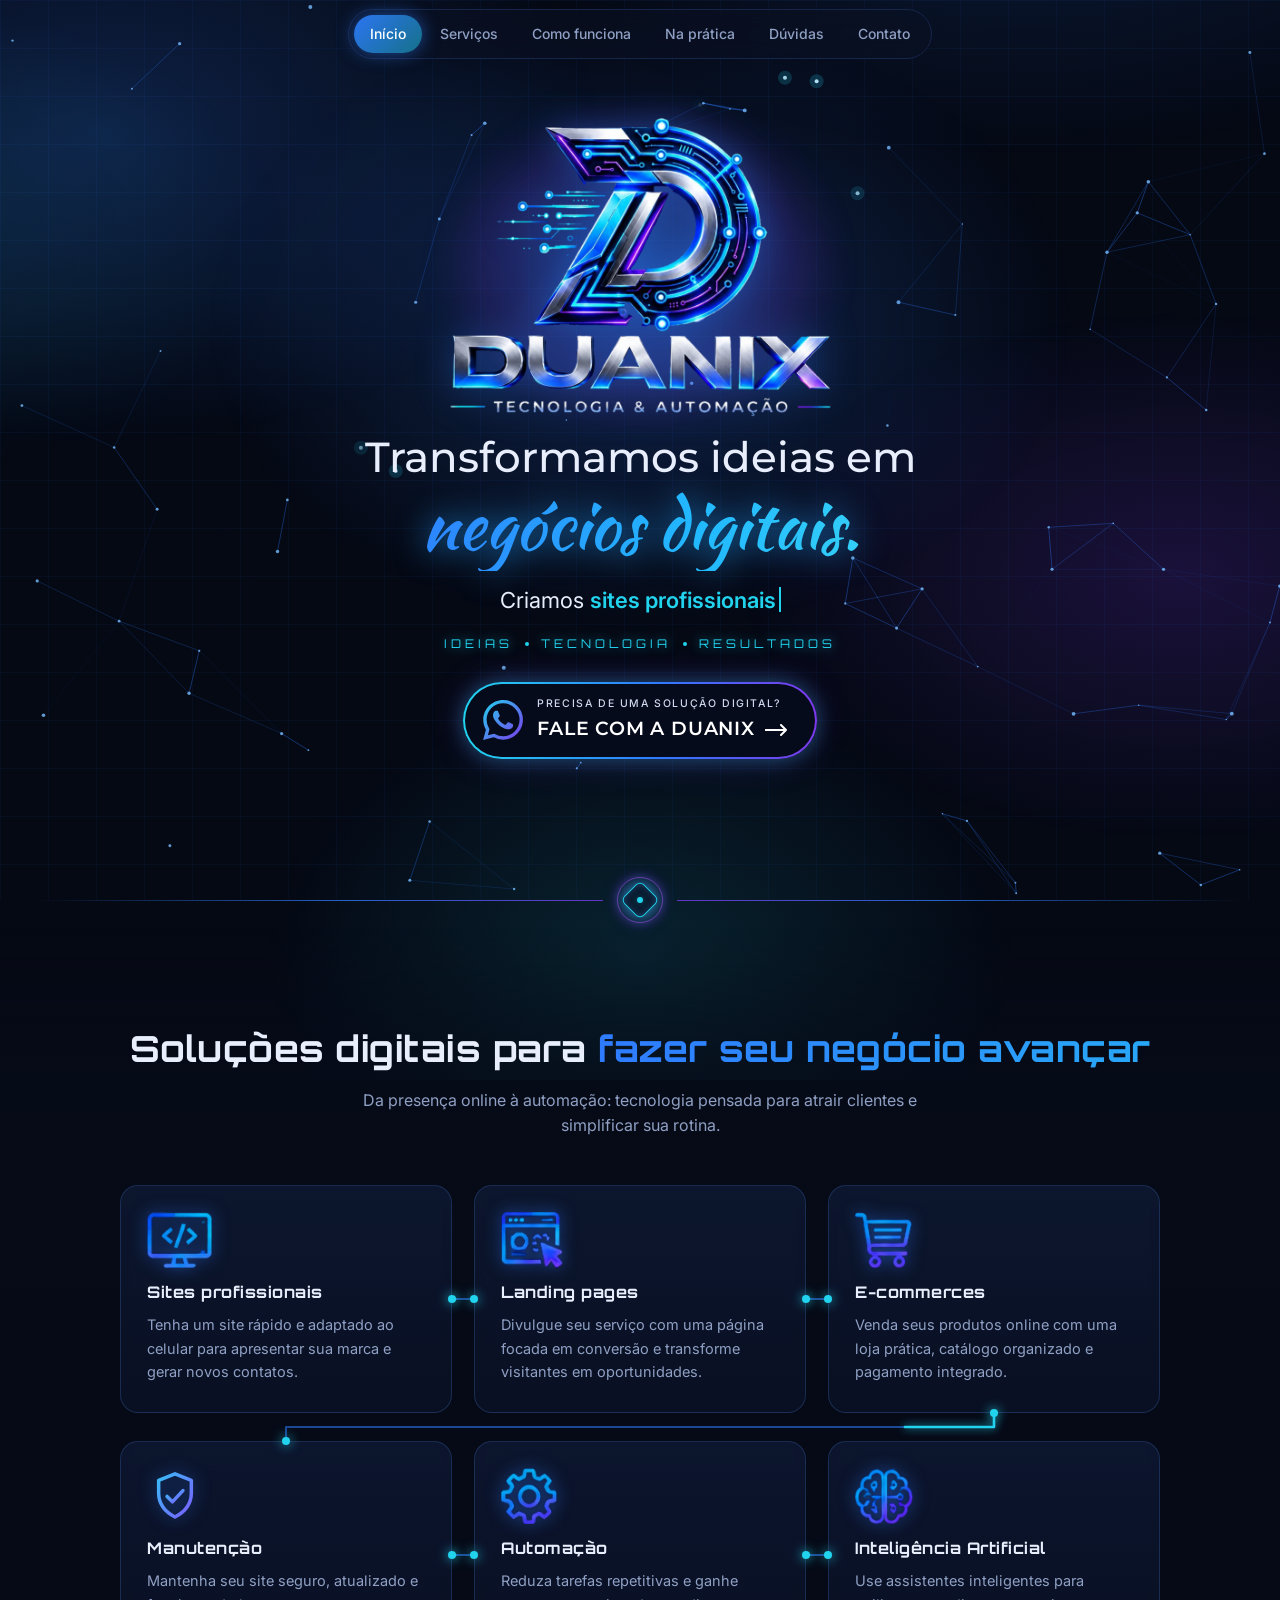
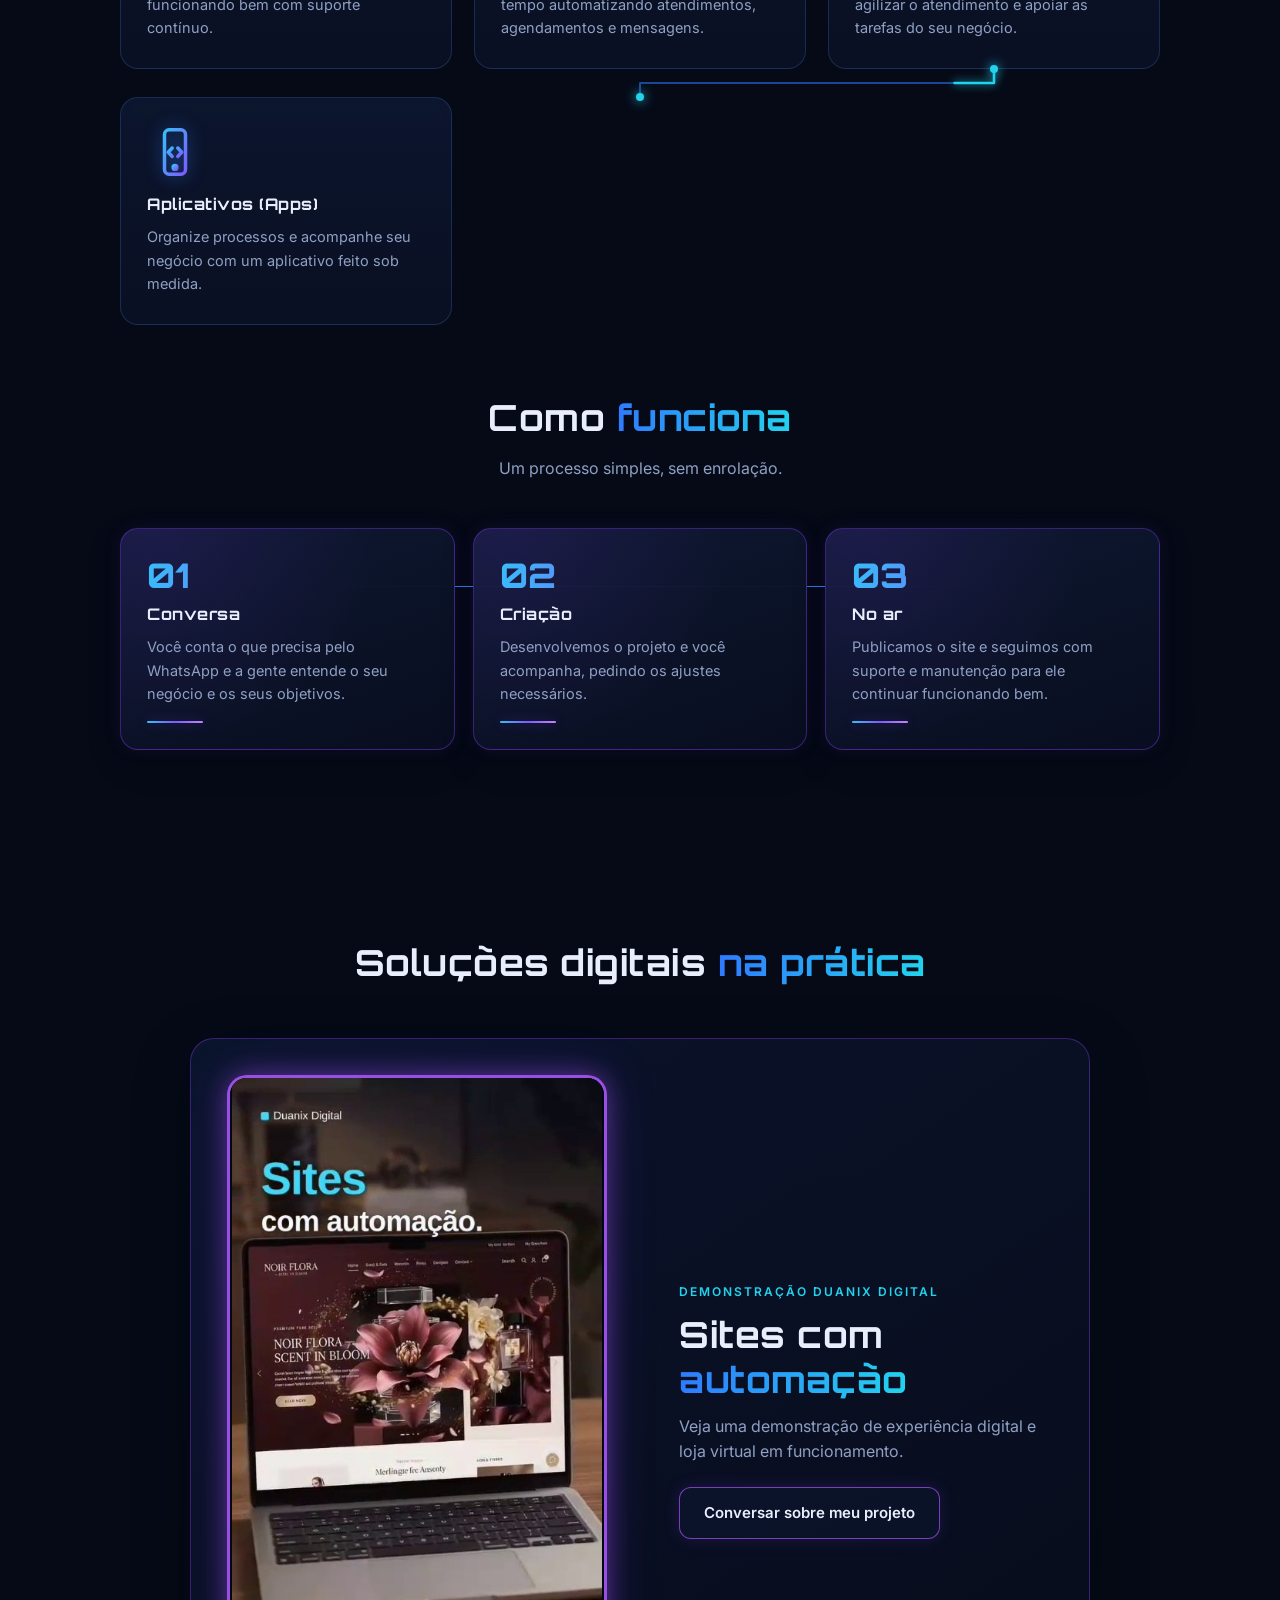
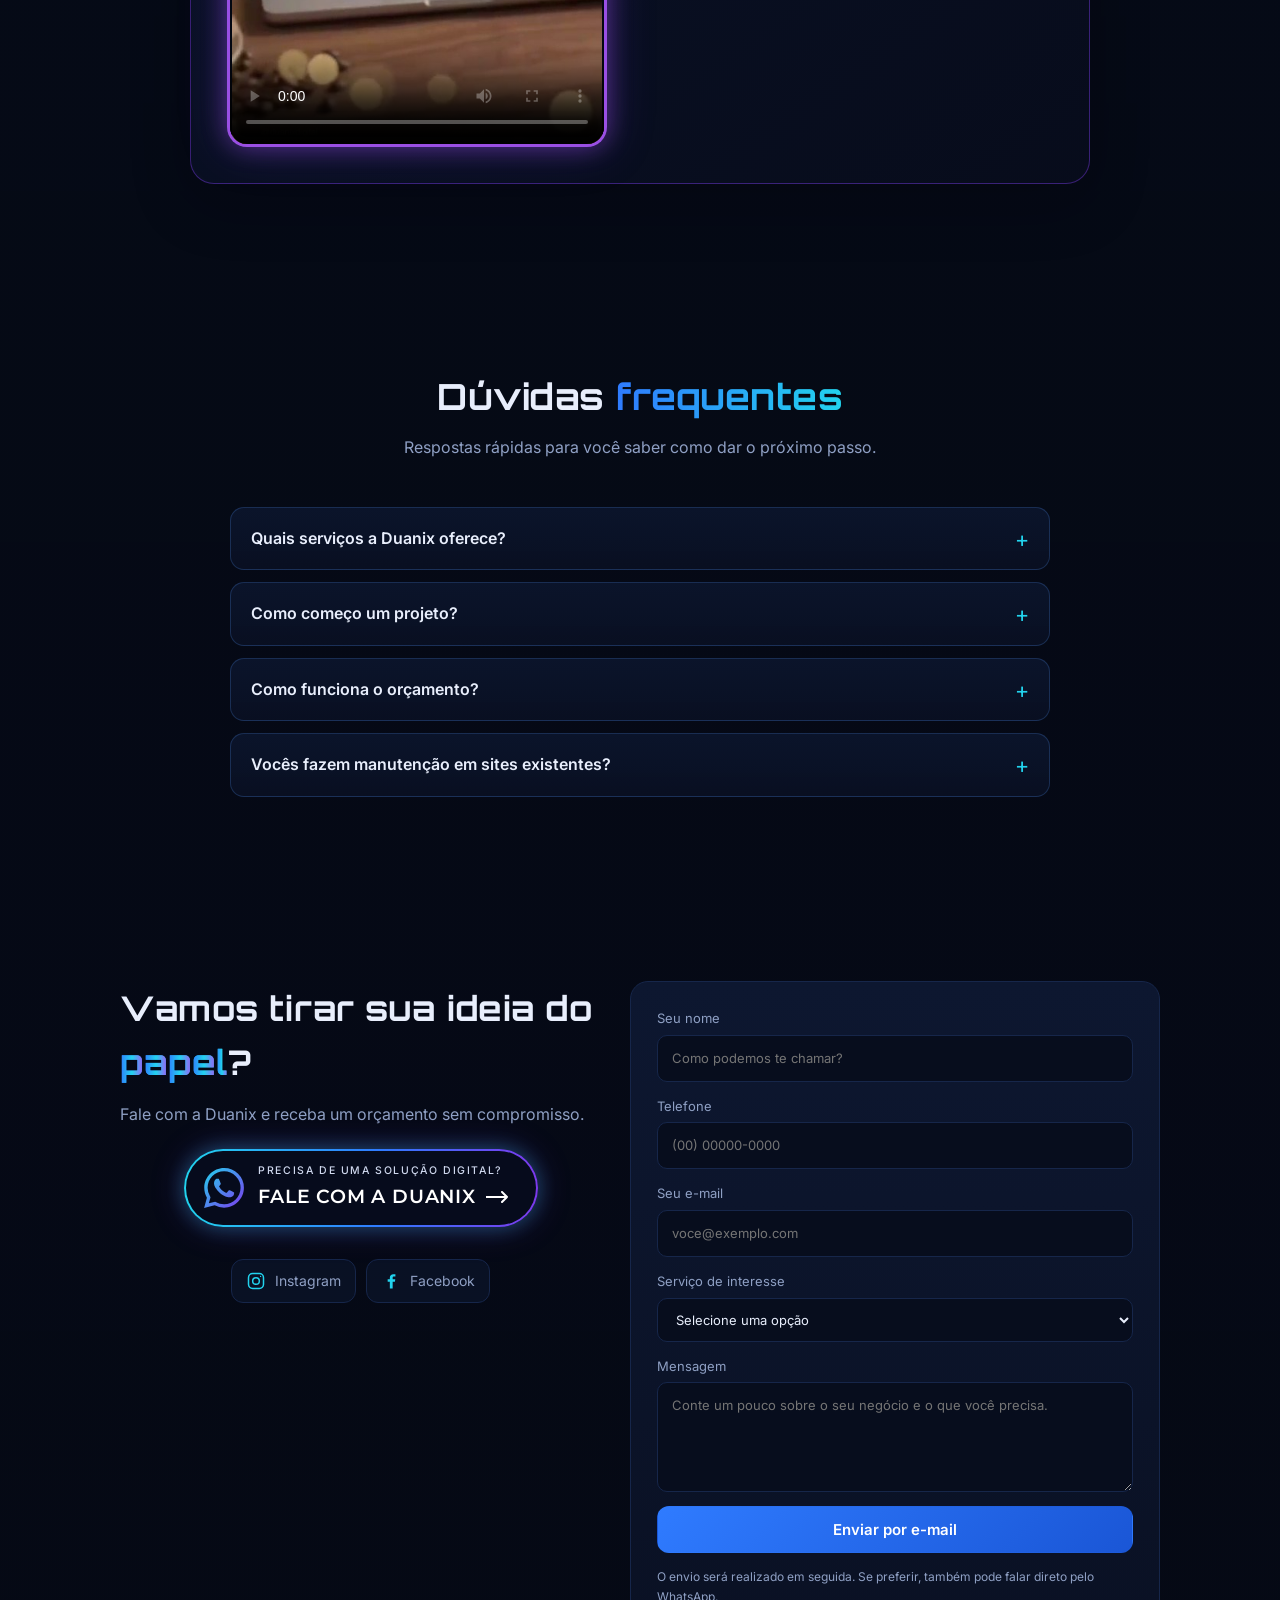
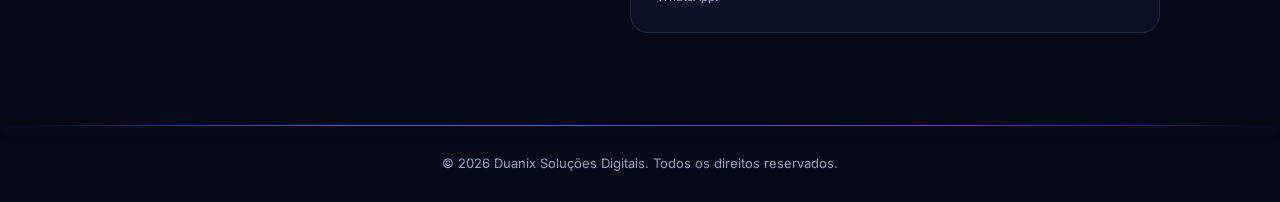
==== commit 5b5fc919: "Corrige envio do formulário de contato Co-authored-by: Copilot <223556219+Copilot@users.noreply.gith" ====
--- a/index.html
+++ b/index.html
@@ -242,22 +242,23 @@
             <input type="email" id="email" name="email" autocomplete="email" placeholder="voce@exemplo.com" required>
           </label>
           <label>Serviço de interesse
-            <select id="servico">
-              <option>Site profissional</option>
-              <option>Landing page</option>
-              <option>E-commerce</option>
-              <option>Manutenção de site</option>
-              <option>Automação</option>
-              <option>Inteligência Artificial (IA)</option>
-              <option>Aplicativo (App)</option>
-              <option>Outro</option>
+            <select id="servico" name="servico" required>
+              <option value="">Selecione uma opção</option>
+              <option value="Site profissional">Site profissional</option>
+              <option value="Landing page">Landing page</option>
+              <option value="E-commerce">E-commerce</option>
+              <option value="Manutenção de site">Manutenção de site</option>
+              <option value="Automação">Automação</option>
+              <option value="Inteligência Artificial (IA)">Inteligência Artificial (IA)</option>
+              <option value="Aplicativo (App)">Aplicativo (App)</option>
+              <option value="Outro">Outro</option>
             </select>
           </label>
           <label>Mensagem
-            <textarea id="msg" placeholder="Conte um pouco sobre o seu negócio e o que você precisa."></textarea>
+            <textarea id="msg" name="mensagem" placeholder="Conte um pouco sobre o seu negócio e o que você precisa." required></textarea>
           </label>
           <button type="submit" class="btn btn-primary">Enviar por e-mail</button>
-          <span class="note">O Gmail abrirá com a mensagem pronta. Confira os dados e clique em Enviar.</span>
+          <span class="note">O envio será realizado em seguida. Se preferir, também pode falar direto pelo WhatsApp.</span>
         </form>
       </div>
     </section>
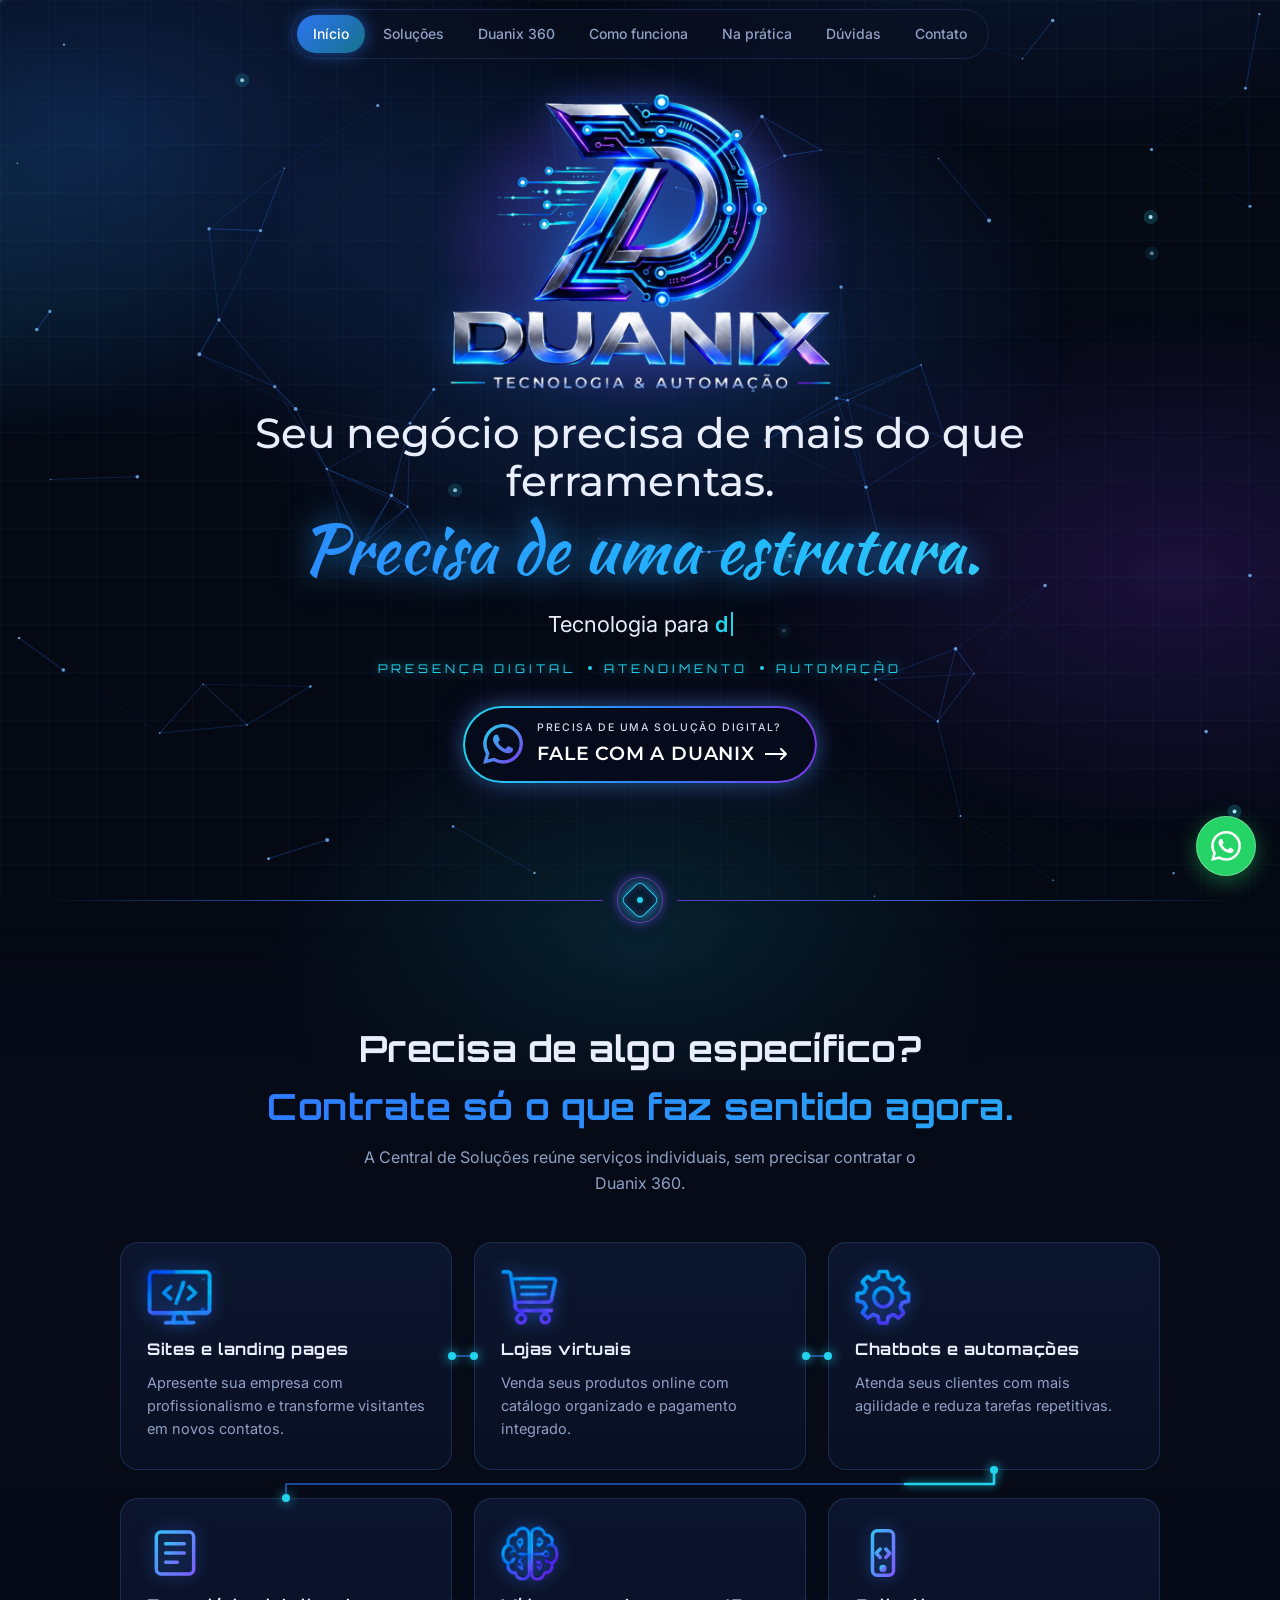
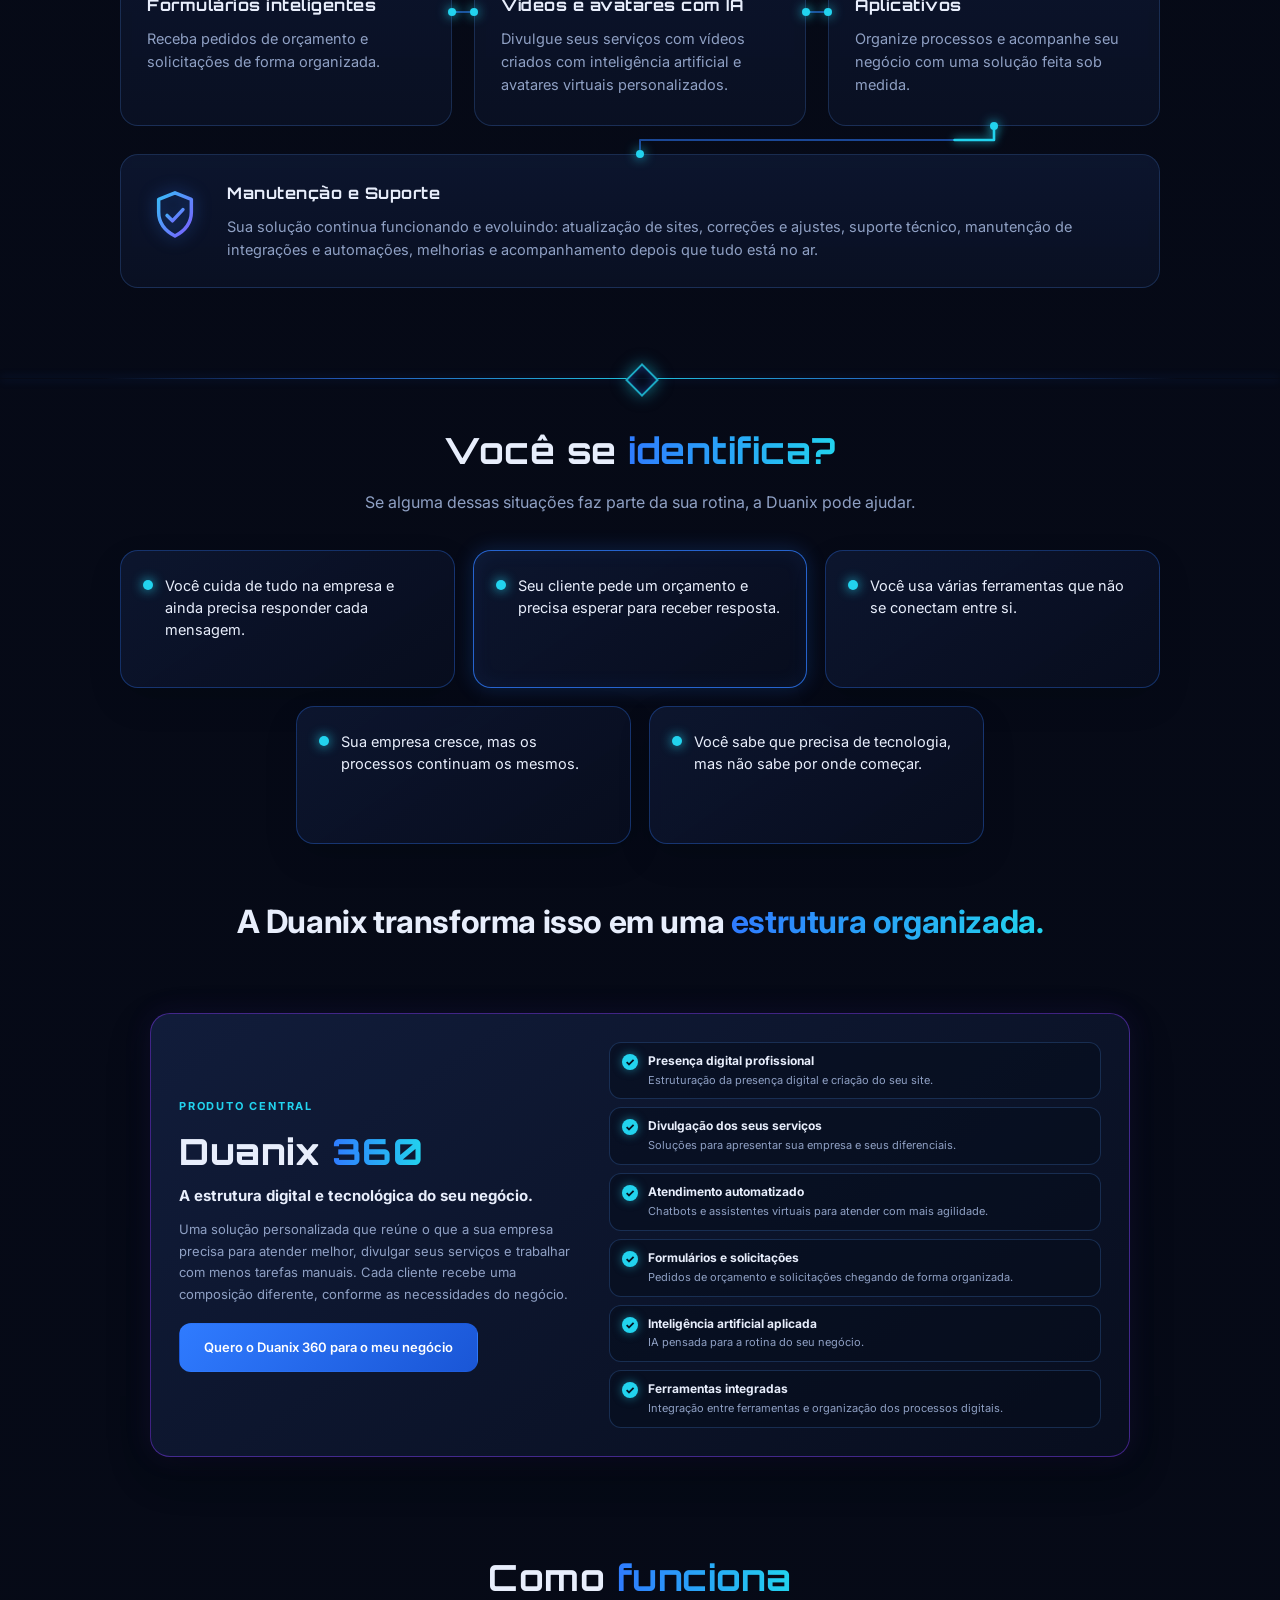
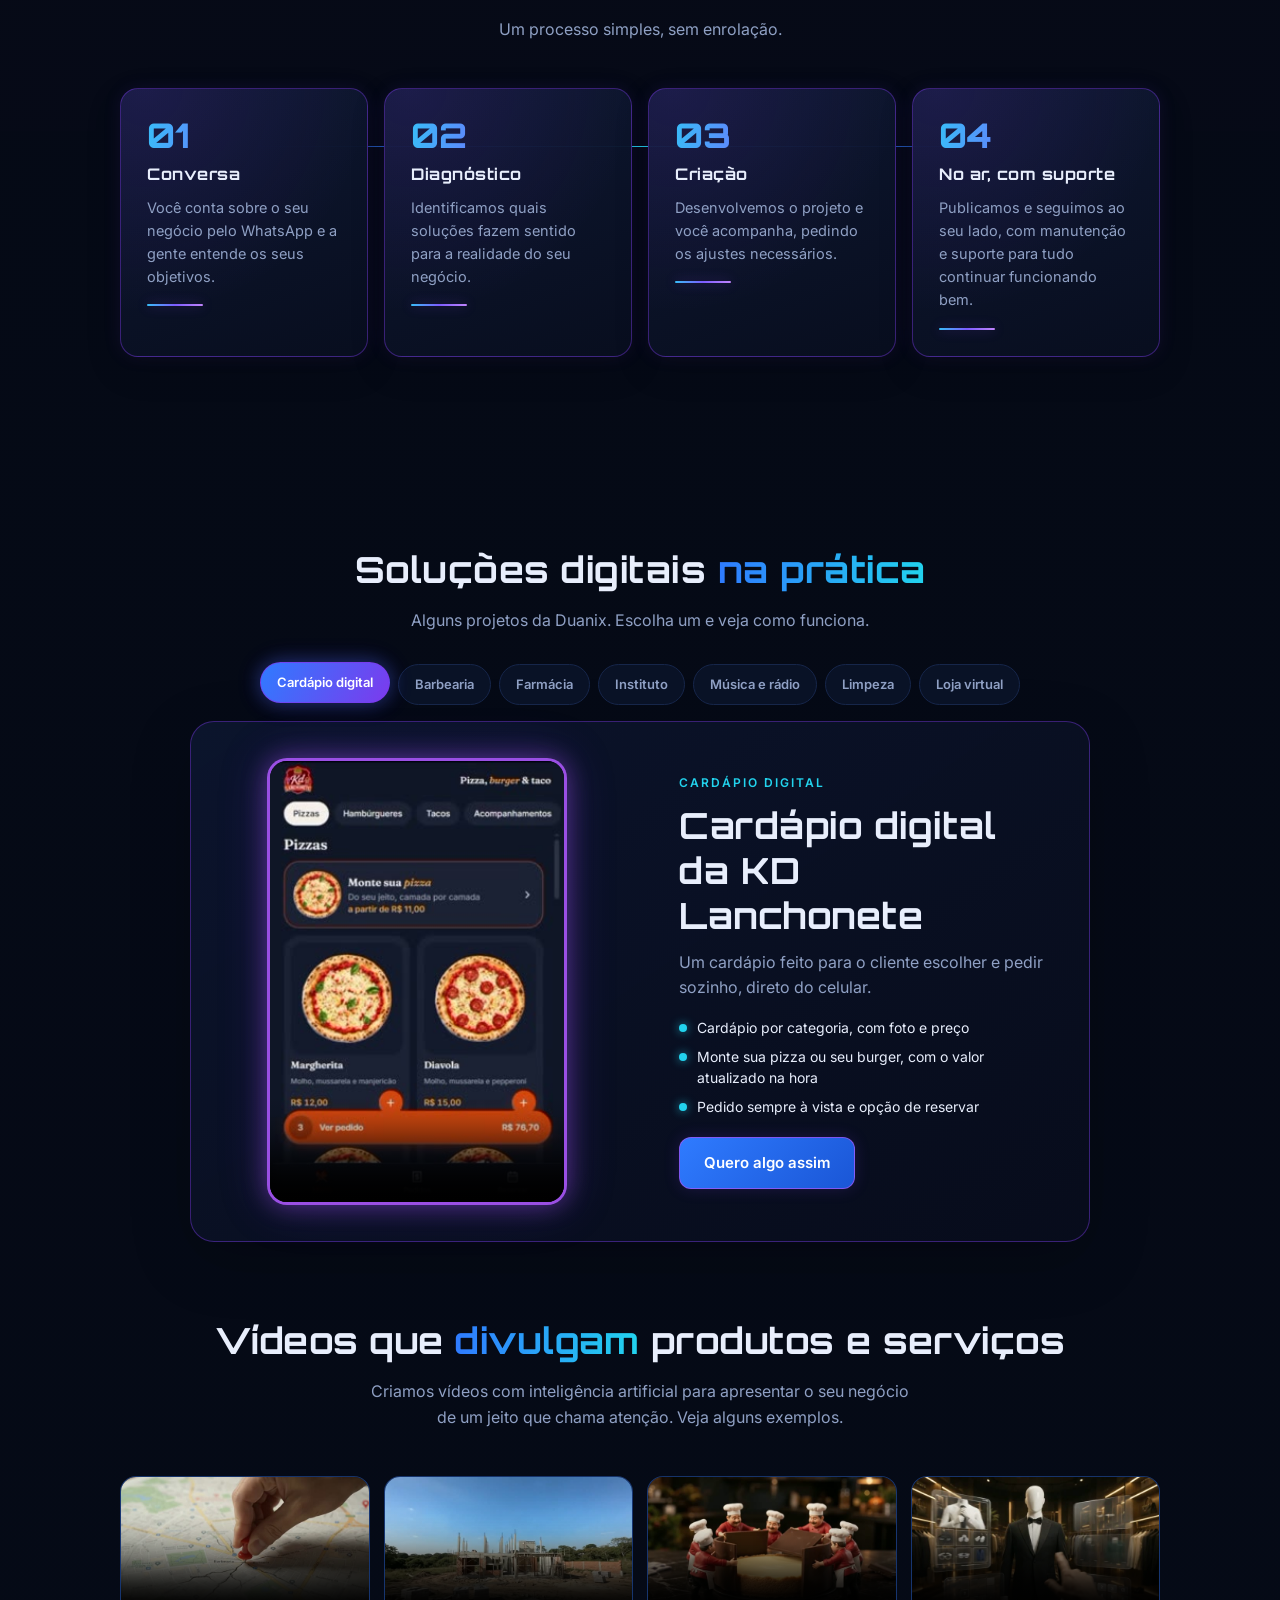
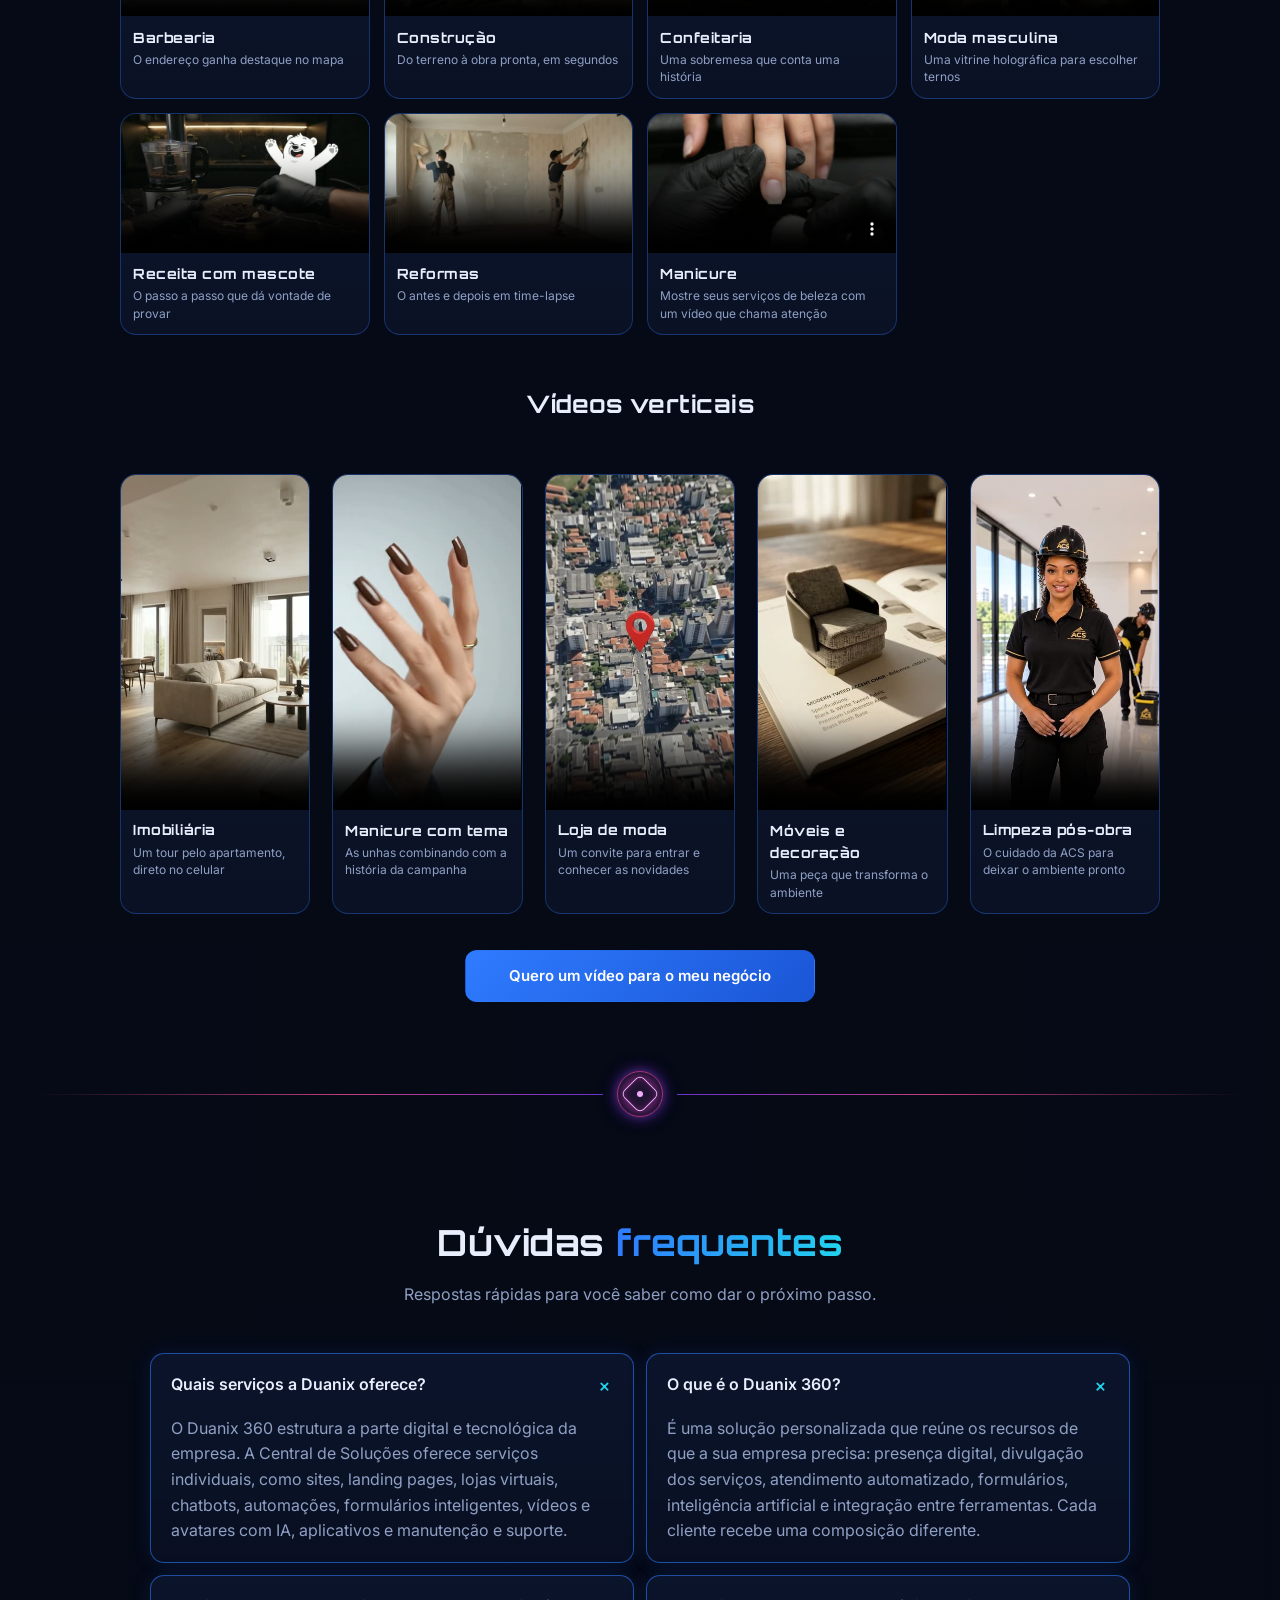
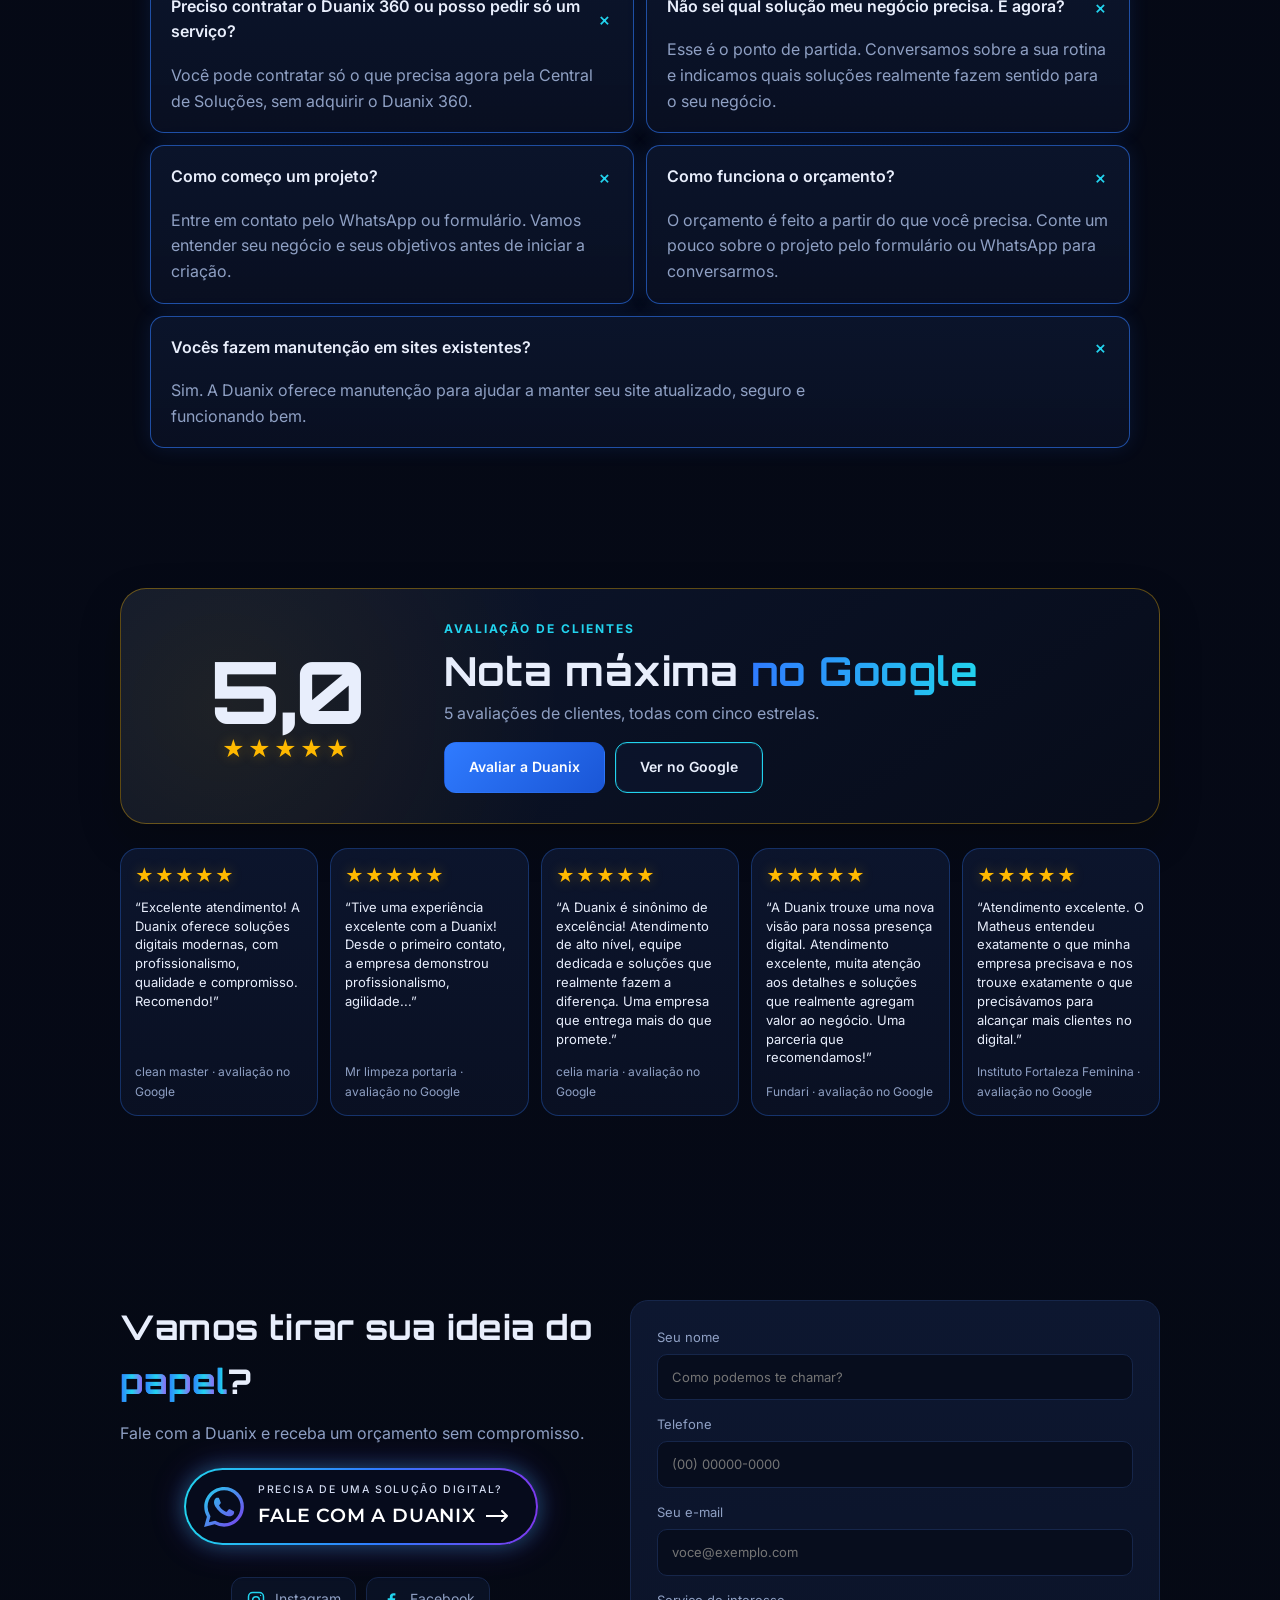
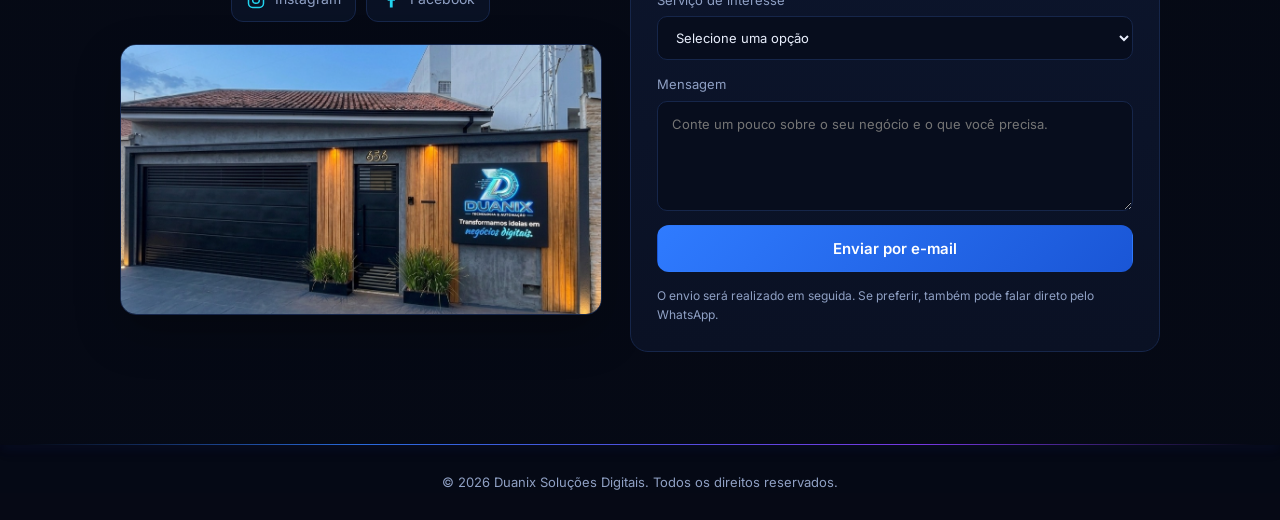
==== commit 5614edff: "Atualiza site, avaliações e mídias Co-authored-by: Copilot <223556219+Copilot@users.noreply.github.c" ====
--- a/index.html
+++ b/index.html
@@ -7,7 +7,7 @@
 <meta name="description" content="Duanix Soluções Digitais: criação de sites, landing pages, e-commerces, automação, inteligência artificial e aplicativos. Tecnologia e automação para o seu negócio vender mais.">
 <meta name="theme-color" content="#050914">
 <meta property="og:title" content="Duanix Soluções Digitais">
-<meta property="og:description" content="Transformamos ideias em negócios digitais. Sites, automação, IA e aplicativos.">
+<meta property="og:description" content="Seu negócio precisa de mais do que ferramentas. Precisa de uma estrutura.">
 <meta property="og:type" content="website">
 <link rel="icon" type="image/jpeg" href="assets/img/favicon.jpg">
 <link rel="preconnect" href="https://fonts.googleapis.com">
@@ -38,7 +38,8 @@
     <nav class="menu" id="menu" aria-label="Menu principal">
       <span class="pill" aria-hidden="true"></span>
       <a href="#inicio">Início</a>
-      <a href="#servicos">Serviços</a>
+      <a href="#servicos">Soluções</a>
+      <a href="#duanix360">Duanix 360</a>
       <a href="#processo">Como funciona</a>
       <a href="#portfolio">Na prática</a>
       <a href="#duvidas">Dúvidas</a>
@@ -64,9 +65,9 @@
         </button>
       </div>
 
-      <h1 class="rise" style="--d:.5s"><span class="sr-only">Duanix Soluções Digitais: </span>Transformamos ideias em <span class="grad">negócios digitais.</span></h1>
-      <p class="typed-line rise" style="--d:.5s">Criamos <span class="typed" id="typed">sites profissionais</span><span class="caret" aria-hidden="true"></span></p>
-      <p class="eyebrow rise" style="--d:.65s"><span>Ideias</span><i></i><span>Tecnologia</span><i></i><span>Resultados</span></p>
+      <h1 class="rise" style="--d:.5s"><span class="sr-only">Duanix Soluções Digitais: </span>Seu negócio precisa de mais do que ferramentas. <span class="grad">Precisa de uma estrutura.</span></h1>
+      <p class="typed-line rise" style="--d:.5s">Tecnologia para <span class="typed" id="typed">atender melhor</span><span class="caret" aria-hidden="true"></span></p>
+      <p class="eyebrow rise" style="--d:.65s"><span>Presença digital</span><i></i><span>Atendimento</span><i></i><span>Automação</span></p>
       <div class="hero-cta rise" style="--d:.75s">
         <a class="cta-pill" href="https://wa.me/5516991901425?text=Ol%C3%A1%2C%20vim%20pelo%20site%20da%20Duanix%20e%20gostaria%20de%20um%20or%C3%A7amento." target="_blank" rel="noopener noreferrer">
           <svg class="cta-wa" width="40" height="40" viewBox="0 0 24 24" aria-hidden="true"><defs><linearGradient id="waGHero" x1="0" y1="0" x2="1" y2="1"><stop offset="0" stop-color="#22d3ee"/><stop offset="1" stop-color="#7c3aed"/></linearGradient></defs><path fill="url(#waGHero)" d="M17.472 14.382c-.297-.149-1.758-.867-2.03-.967-.273-.099-.471-.148-.67.15-.197.297-.767.966-.94 1.164-.173.199-.347.223-.644.075-.297-.15-1.255-.463-2.39-1.475-.883-.788-1.48-1.761-1.653-2.059-.173-.297-.018-.458.13-.606.134-.133.298-.347.446-.52.149-.174.198-.298.298-.497.099-.198.05-.371-.025-.52-.075-.149-.669-1.612-.916-2.207-.242-.579-.487-.5-.669-.51-.173-.008-.371-.01-.57-.01-.198 0-.52.074-.792.372-.272.297-1.04 1.016-1.04 2.479 0 1.462 1.065 2.875 1.213 3.074.149.198 2.096 3.2 5.077 4.487.709.306 1.262.489 1.694.625.712.227 1.36.195 1.871.118.571-.085 1.758-.719 2.006-1.413.248-.694.248-1.289.173-1.413-.074-.124-.272-.198-.57-.347m-5.421 7.403h-.004a9.87 9.87 0 01-5.031-1.378l-.361-.214-3.741.982.998-3.648-.235-.374a9.86 9.86 0 01-1.51-5.26c.001-5.45 4.436-9.884 9.888-9.884 2.64 0 5.122 1.03 6.988 2.898a9.825 9.825 0 012.893 6.994c-.003 5.45-4.437 9.884-9.885 9.884m8.413-18.297A11.815 11.815 0 0012.05 0C5.495 0 .16 5.335.157 11.892c0 2.096.547 4.142 1.588 5.945L.057 24l6.305-1.654a11.882 11.882 0 005.683 1.448h.005c6.554 0 11.89-5.335 11.893-11.893a11.821 11.821 0 00-3.48-8.413Z"/></svg>
@@ -97,52 +98,86 @@
     <section id="servicos">
       <div class="wrap">
         <div class="sec-head reveal">
-          <h2>Soluções digitais para <span class="grad">fazer seu negócio avançar</span></h2>
-          <p>Da presença online à automação: tecnologia pensada para atrair clientes e simplificar sua rotina.</p>
+          <h2>Precisa de algo específico?<br><span class="grad">Contrate só o que faz sentido agora.</span></h2>
+          <p>A Central de Soluções reúne serviços individuais, sem precisar contratar o Duanix 360.</p>
                   </div>
         <svg width="0" height="0" style="position:absolute" aria-hidden="true"><defs><linearGradient id="nG" x1="0" y1="0" x2="1" y2="1"><stop offset="0" stop-color="#38bdf8"/><stop offset="1" stop-color="#7c5cff"/></linearGradient></defs></svg>
         <div class="grid g4">
           <div class="card reveal">
             <div class="icon"><img src="assets/img/icone-sites.webp" alt="" draggable="false"></div>
-            <h3>Sites profissionais</h3>
-            <p>Tenha um site rápido e adaptado ao celular para apresentar sua marca e gerar novos contatos.</p>
-          <i class="link" aria-hidden="true"></i>
-          </div>
-          <div class="card reveal">
-            <div class="icon"><img src="assets/img/icone-landing-pages.webp" alt="" draggable="false"></div>
-            <h3>Landing pages</h3>
-            <p>Divulgue seu serviço com uma página focada em conversão e transforme visitantes em oportunidades.</p>
+            <h3>Sites e landing pages</h3>
+            <p>Apresente sua empresa com profissionalismo e transforme visitantes em novos contatos.</p>
           <i class="link" aria-hidden="true"></i>
           </div>
           <div class="card reveal">
             <div class="icon"><img src="assets/img/icone-ecommerce.webp" alt="" draggable="false"></div>
-            <h3>E-commerces</h3>
-            <p>Venda seus produtos online com uma loja prática, catálogo organizado e pagamento integrado.</p>
-          <i class="link" aria-hidden="true"></i>
-          </div>
-          <div class="card reveal">
-            <div class="icon"><svg class="nic" viewBox="0 0 24 24" aria-hidden="true"><path d="M12 2.5l7 2.8v5.4c0 4.6-3 8.2-7 10.3-4-2.1-7-5.7-7-10.3V5.3l7-2.8z"/><path d="M8.6 12.2l2.3 2.3 4.5-4.8"/></svg></div>
-            <h3>Manutenção</h3>
-            <p>Mantenha seu site seguro, atualizado e funcionando bem com suporte contínuo.</p>
+            <h3>Lojas virtuais</h3>
+            <p>Venda seus produtos online com catálogo organizado e pagamento integrado.</p>
           <i class="link" aria-hidden="true"></i>
           </div>
           <div class="card reveal">
             <div class="icon"><img src="assets/img/icone-automacao.webp" alt="" draggable="false"></div>
-            <h3>Automação</h3>
-            <p>Reduza tarefas repetitivas e ganhe tempo automatizando atendimentos, agendamentos e mensagens.</p>
+            <h3>Chatbots e automações</h3>
+            <p>Atenda seus clientes com mais agilidade e reduza tarefas repetitivas.</p>
+          <i class="link" aria-hidden="true"></i>
+          </div>
+          <div class="card reveal">
+            <div class="icon"><svg class="nic" viewBox="0 0 24 24" aria-hidden="true"><rect x="4" y="3" width="16" height="18" rx="2"/><path d="M8 8h8M8 12h8M8 16h5"/></svg></div>
+            <h3>Formulários inteligentes</h3>
+            <p>Receba pedidos de orçamento e solicitações de forma organizada.</p>
           <i class="link" aria-hidden="true"></i>
           </div>
           <div class="card reveal">
             <div class="icon"><img src="assets/img/icone-ia.webp" alt="" draggable="false"></div>
-            <h3>Inteligência Artificial</h3>
-            <p>Use assistentes inteligentes para agilizar o atendimento e apoiar as tarefas do seu negócio.</p>
+            <h3>Vídeos e avatares com IA</h3>
+            <p>Divulgue seus serviços com vídeos criados com inteligência artificial e avatares virtuais personalizados.</p>
           <i class="link" aria-hidden="true"></i>
           </div>
           <div class="card reveal">
             <div class="icon"><svg class="nic" viewBox="0 0 24 24" aria-hidden="true"><path d="M9.5 2.5h5a2 2 0 012 2v15a2 2 0 01-2 2h-5a2 2 0 01-2-2v-15a2 2 0 012-2z"/><path d="M10.6 5h2.8"/><path d="M10.8 10.3l-1.7 1.8 1.7 1.8M13.2 10.3l1.7 1.8-1.7 1.8"/><circle cx="12" cy="18.6" r=".8"/></svg></div>
-            <h3>Aplicativos (Apps)</h3>
-            <p>Organize processos e acompanhe seu negócio com um aplicativo feito sob medida.</p>
-          </div>
+            <h3>Aplicativos</h3>
+            <p>Organize processos e acompanhe seu negócio com uma solução feita sob medida.</p>
+          <i class="link" aria-hidden="true"></i>
+          </div>
+          <div class="card reveal service-wide">
+            <div class="icon"><svg class="nic" viewBox="0 0 24 24" aria-hidden="true"><path d="M12 2.5l7 2.8v5.4c0 4.6-3 8.2-7 10.3-4-2.1-7-5.7-7-10.3V5.3l7-2.8z"/><path d="M8.6 12.2l2.3 2.3 4.5-4.8"/></svg></div>
+            <div><h3>Manutenção e Suporte</h3>
+            <p>Sua solução continua funcionando e evoluindo: atualização de sites, correções e ajustes, suporte técnico, manutenção de integrações e automações, melhorias e acompanhamento depois que tudo está no ar.</p></div>
+          </div>
+        </div>
+      </div>
+    </section>
+
+    <section id="duanix360" class="duanix360">
+      <div class="wrap">
+        <div class="sec-head reveal">
+          <h2>Você se <span class="grad">identifica?</span></h2>
+          <p>Se alguma dessas situações faz parte da sua rotina, a Duanix pode ajudar.</p>
+        </div>
+        <div class="identify-grid">
+          <div class="identify-card reveal"><span class="identify-dot"></span><p>Você cuida de tudo na empresa e ainda precisa responder cada mensagem.</p></div>
+          <div class="identify-card featured reveal"><span class="identify-dot"></span><p>Seu cliente pede um orçamento e precisa esperar para receber resposta.</p></div>
+          <div class="identify-card reveal"><span class="identify-dot"></span><p>Você usa várias ferramentas que não se conectam entre si.</p></div>
+          <div class="identify-card reveal"><span class="identify-dot"></span><p>Sua empresa cresce, mas os processos continuam os mesmos.</p></div>
+          <div class="identify-card reveal"><span class="identify-dot"></span><p>Você sabe que precisa de tecnologia, mas não sabe por onde começar.</p></div>
+        </div>
+        <p class="identify-result reveal">A Duanix transforma isso em uma <span class="grad">estrutura organizada.</span></p>
+        <div class="duanix-offer reveal">
+          <div class="duanix-offer-copy">
+            <p class="duanix-offer-kicker">Produto central</p>
+            <h3>Duanix <span class="grad">360</span></h3>
+            <h4>A estrutura digital e tecnológica do seu negócio.</h4>
+            <p>Uma solução personalizada que reúne o que a sua empresa precisa para atender melhor, divulgar seus serviços e trabalhar com menos tarefas manuais. Cada cliente recebe uma composição diferente, conforme as necessidades do negócio.</p>
+            <a class="btn btn-primary" href="https://wa.me/5516991901425?text=Ol%C3%A1%2C%20quero%20conhecer%20o%20Duanix%20360%20para%20o%20meu%20neg%C3%B3cio." target="_blank" rel="noopener noreferrer">Quero o Duanix 360 para o meu negócio</a>
+          </div>
+          <ul class="duanix-offer-features">
+            <li><span class="offer-check" aria-hidden="true">✓</span><div><strong>Presença digital profissional</strong><p>Estruturação da presença digital e criação do seu site.</p></div></li>
+            <li><span class="offer-check" aria-hidden="true">✓</span><div><strong>Divulgação dos seus serviços</strong><p>Soluções para apresentar sua empresa e seus diferenciais.</p></div></li>
+            <li><span class="offer-check" aria-hidden="true">✓</span><div><strong>Atendimento automatizado</strong><p>Chatbots e assistentes virtuais para atender com mais agilidade.</p></div></li>
+            <li><span class="offer-check" aria-hidden="true">✓</span><div><strong>Formulários e solicitações</strong><p>Pedidos de orçamento e solicitações chegando de forma organizada.</p></div></li>
+            <li><span class="offer-check" aria-hidden="true">✓</span><div><strong>Inteligência artificial aplicada</strong><p>IA pensada para a rotina do seu negócio.</p></div></li>
+            <li><span class="offer-check" aria-hidden="true">✓</span><div><strong>Ferramentas integradas</strong><p>Integração entre ferramentas e organização dos processos digitais.</p></div></li>
+          </ul>
         </div>
       </div>
     </section>
@@ -153,10 +188,11 @@
           <h2>Como <span class="grad">funciona</span></h2>
           <p>Um processo simples, sem enrolação.</p>
         </div>
-        <div class="grid g3 steps observe">
-          <div class="card reveal"><div class="step-n">01</div><h3>Conversa</h3><p>Você conta o que precisa pelo WhatsApp e a gente entende o seu negócio e os seus objetivos.</p><span class="bar"></span></div>
-          <div class="card reveal"><div class="step-n">02</div><h3>Criação</h3><p>Desenvolvemos o projeto e você acompanha, pedindo os ajustes necessários.</p><span class="bar"></span></div>
-          <div class="card reveal"><div class="step-n">03</div><h3>No ar</h3><p>Publicamos o site e seguimos com suporte e manutenção para ele continuar funcionando bem.</p><span class="bar"></span></div>
+        <div class="grid g-process steps observe">
+          <div class="card reveal"><div class="step-n">01</div><h3>Conversa</h3><p>Você conta sobre o seu negócio pelo WhatsApp e a gente entende os seus objetivos.</p><span class="bar"></span></div>
+          <div class="card reveal"><div class="step-n">02</div><h3>Diagnóstico</h3><p>Identificamos quais soluções fazem sentido para a realidade do seu negócio.</p><span class="bar"></span></div>
+          <div class="card reveal"><div class="step-n">03</div><h3>Criação</h3><p>Desenvolvemos o projeto e você acompanha, pedindo os ajustes necessários.</p><span class="bar"></span></div>
+          <div class="card reveal"><div class="step-n">04</div><h3>No ar, com suporte</h3><p>Publicamos e seguimos ao seu lado, com manutenção e suporte para tudo continuar funcionando bem.</p><span class="bar"></span></div>
         </div>
       </div>
     </section>
@@ -165,23 +201,145 @@
       <div class="wrap">
         <div class="sec-head reveal">
           <h2>Soluções digitais <span class="grad">na prática</span></h2>
+          <p>Alguns projetos da Duanix. Escolha um e veja como funciona.</p>
+        </div>
+        <div class="portfolio-tabs" role="group" aria-label="Escolha um projeto para ver">
+          <button class="portfolio-tab active" type="button" data-project="0" aria-pressed="true">Cardápio digital</button>
+          <button class="portfolio-tab" type="button" data-project="1" aria-pressed="false">Barbearia</button>
+          <button class="portfolio-tab" type="button" data-project="2" aria-pressed="false">Farmácia</button>
+          <button class="portfolio-tab" type="button" data-project="3" aria-pressed="false">Instituto</button>
+          <button class="portfolio-tab" type="button" data-project="4" aria-pressed="false">Música e rádio</button>
+          <button class="portfolio-tab" type="button" data-project="5" aria-pressed="false">Limpeza</button>
+          <button class="portfolio-tab" type="button" data-project="6" aria-pressed="false">Loja virtual</button>
         </div>
         <div class="portfolio-showcase reveal">
-          <div class="portfolio-video-shell">
-            <video class="portfolio-video" controls playsinline loop preload="metadata" poster="assets/videos/video-poster.jpg" aria-label="Demonstração de site com automação da Duanix Digital">
-              <source src="assets/videos/video.mp4" type="video/mp4">
+          <div class="portfolio-video-shell is-portrait is-menu">
+            <video class="portfolio-video" controls playsinline preload="none" poster="assets/videos/portfolio/kd-lanchonete.jpg" aria-label="Demonstração do cardápio digital da KD Lanchonete">
+              <source id="portfolioVideoSource" src="assets/videos/portfolio/kd-lanchonete.mp4" type="video/mp4">
               Seu navegador não consegue reproduzir este vídeo. Atualize o navegador ou fale com a Duanix pelo WhatsApp.
             </video>
           </div>
-          <div class="portfolio-copy">
-            <p class="portfolio-kicker">Demonstração Duanix Digital</p>
-            <h3>Sites com <span class="grad">automação</span></h3>
-            <p>Veja uma demonstração de experiência digital e loja virtual em funcionamento.</p>
-            <a class="btn btn-ghost soon-cta" href="https://wa.me/5516991901425?text=Ol%C3%A1%2C%20vi%20o%20v%C3%ADdeo%20do%20portf%C3%B3lio%20e%20quero%20conversar%20sobre%20um%20projeto." target="_blank" rel="noopener">Conversar sobre meu projeto</a>
-          </div>
-        </div>
-      </div>
-    </section>
+          <div class="portfolio-copy" aria-live="polite">
+            <p class="portfolio-kicker" id="portfolioKicker">Cardápio digital</p>
+            <h3 id="portfolioTitle">Cardápio digital da KD Lanchonete</h3>
+            <p id="portfolioDescription">Um cardápio feito para o cliente escolher e pedir sozinho, direto do celular.</p>
+            <ul class="portfolio-features" id="portfolioFeatures">
+              <li>Cardápio por categoria, com foto e preço</li>
+              <li>Monte sua pizza ou seu burger, com o valor atualizado na hora</li>
+              <li>Pedido sempre à vista e opção de reservar</li>
+            </ul>
+            <a class="btn btn-primary soon-cta" id="portfolioCta" href="https://wa.me/5516991901425?text=Ol%C3%A1%2C%20vi%20o%20card%C3%A1pio%20digital%20da%20KD%20Lanchonete%20e%20quero%20algo%20assim." target="_blank" rel="noopener noreferrer">Quero algo assim</a>
+          </div>
+        </div>
+      </div>
+    </section>
+
+    <section id="videos-divulgacao">
+      <div class="wrap">
+        <div class="sec-head reveal">
+          <h2>Vídeos que <span class="grad">divulgam</span> produtos e serviços</h2>
+          <p>Criamos vídeos com inteligência artificial para apresentar o seu negócio de um jeito que chama atenção. Veja alguns exemplos.</p>
+        </div>
+        <div class="promo-video-grid">
+          <article class="promo-video-card reveal">
+            <video controls playsinline preload="none" poster="assets/videos/divulgacao/barbearia-mapa.jpg" aria-label="Vídeo de divulgação para barbearia">
+              <source src="assets/videos/divulgacao/barbearia-mapa.mp4" type="video/mp4">
+              Seu navegador não consegue reproduzir este vídeo.
+            </video>
+            <div class="promo-video-copy"><h3>Barbearia</h3><p>O endereço ganha destaque no mapa</p></div>
+          </article>
+          <article class="promo-video-card reveal">
+            <video controls playsinline preload="none" poster="assets/videos/divulgacao/construcao.jpg" aria-label="Vídeo de divulgação para construção">
+              <source src="assets/videos/divulgacao/construcao.mp4" type="video/mp4">
+              Seu navegador não consegue reproduzir este vídeo.
+            </video>
+            <div class="promo-video-copy"><h3>Construção</h3><p>Do terreno à obra pronta, em segundos</p></div>
+          </article>
+          <article class="promo-video-card reveal">
+            <video controls playsinline preload="none" poster="assets/videos/divulgacao/confeitaria.jpg" aria-label="Vídeo de divulgação para confeitaria">
+              <source src="assets/videos/divulgacao/confeitaria.mp4" type="video/mp4">
+              Seu navegador não consegue reproduzir este vídeo.
+            </video>
+            <div class="promo-video-copy"><h3>Confeitaria</h3><p>Uma sobremesa que conta uma história</p></div>
+          </article>
+          <article class="promo-video-card reveal">
+            <video controls playsinline preload="none" poster="assets/videos/divulgacao/moda-masculina.jpg" aria-label="Vídeo de divulgação de moda masculina">
+              <source src="assets/videos/divulgacao/moda-masculina.mp4" type="video/mp4">
+              Seu navegador não consegue reproduzir este vídeo.
+            </video>
+            <div class="promo-video-copy"><h3>Moda masculina</h3><p>Uma vitrine holográfica para escolher ternos</p></div>
+          </article>
+          <article class="promo-video-card reveal">
+            <video controls playsinline preload="none" poster="assets/videos/divulgacao/receita-mascote.jpg" aria-label="Vídeo de receita com mascote">
+              <source src="assets/videos/divulgacao/receita-mascote.mp4" type="video/mp4">
+              Seu navegador não consegue reproduzir este vídeo.
+            </video>
+            <div class="promo-video-copy"><h3>Receita com mascote</h3><p>O passo a passo que dá vontade de provar</p></div>
+          </article>
+          <article class="promo-video-card reveal">
+            <video controls playsinline preload="none" poster="assets/videos/divulgacao/reformas.jpg" aria-label="Vídeo de divulgação de reformas">
+              <source src="assets/videos/divulgacao/reformas.mp4" type="video/mp4">
+              Seu navegador não consegue reproduzir este vídeo.
+            </video>
+            <div class="promo-video-copy"><h3>Reformas</h3><p>O antes e depois em time-lapse</p></div>
+          </article>
+          <article class="promo-video-card reveal">
+            <video controls playsinline preload="none" poster="assets/videos/divulgacao/manicure.jpg" aria-label="Vídeo de divulgação para manicure">
+              <source src="assets/videos/divulgacao/manicure.mp4" type="video/mp4">
+              Seu navegador não consegue reproduzir este vídeo.
+            </video>
+            <div class="promo-video-copy"><h3>Manicure</h3><p>Mostre seus serviços de beleza com um vídeo que chama atenção</p></div>
+          </article>
+        </div>
+        <h3 class="promo-video-subhead">Vídeos verticais</h3>
+        <div class="promo-video-grid is-portrait">
+          <article class="promo-video-card reveal">
+            <video controls playsinline preload="none" poster="assets/videos/divulgacao/apartamento-vertical.jpg" aria-label="Vídeo vertical de divulgação imobiliária">
+              <source src="assets/videos/divulgacao/apartamento-vertical.mp4" type="video/mp4">
+              Seu navegador não consegue reproduzir este vídeo.
+            </video>
+            <div class="promo-video-copy"><h3>Imobiliária</h3><p>Um tour pelo apartamento, direto no celular</p></div>
+          </article>
+          <article class="promo-video-card reveal">
+            <video controls playsinline preload="none" poster="assets/videos/divulgacao/manicure-campanha-vertical.jpg" aria-label="Vídeo vertical de campanha para manicure">
+              <source src="assets/videos/divulgacao/manicure-campanha-vertical.mp4" type="video/mp4">
+              Seu navegador não consegue reproduzir este vídeo.
+            </video>
+            <div class="promo-video-copy"><h3>Manicure com tema</h3><p>As unhas combinando com a história da campanha</p></div>
+          </article>
+          <article class="promo-video-card reveal">
+            <video controls playsinline preload="none" poster="assets/videos/divulgacao/loja-moda-vertical.jpg" aria-label="Vídeo vertical de divulgação para loja de moda">
+              <source src="assets/videos/divulgacao/loja-moda-vertical.mp4" type="video/mp4">
+              Seu navegador não consegue reproduzir este vídeo.
+            </video>
+            <div class="promo-video-copy"><h3>Loja de moda</h3><p>Um convite para entrar e conhecer as novidades</p></div>
+          </article>
+          <article class="promo-video-card reveal">
+            <video controls playsinline preload="none" poster="assets/videos/divulgacao/video-whatsapp-vertical.jpg" aria-label="Vídeo vertical de divulgação de móveis e decoração">
+              <source src="assets/videos/divulgacao/video-whatsapp-vertical.mp4" type="video/mp4">
+              Seu navegador não consegue reproduzir este vídeo.
+            </video>
+            <div class="promo-video-copy"><h3>Móveis e decoração</h3><p>Uma peça que transforma o ambiente</p></div>
+          </article>
+          <article class="promo-video-card reveal">
+            <video controls playsinline preload="none" poster="assets/videos/divulgacao/obra-concluida-vertical.jpg" aria-label="Vídeo vertical de limpeza pós-obra da ACS">
+              <source src="assets/videos/divulgacao/obra-concluida-vertical.mp4" type="video/mp4">
+              Seu navegador não consegue reproduzir este vídeo.
+            </video>
+            <div class="promo-video-copy"><h3>Limpeza pós-obra</h3><p>O cuidado da ACS para deixar o ambiente pronto</p></div>
+          </article>
+        </div>
+        <div class="promo-video-cta">
+          <a class="btn btn-primary" href="https://wa.me/5516991901425?text=Ol%C3%A1%2C%20quero%20um%20v%C3%ADdeo%20para%20o%20meu%20neg%C3%B3cio." target="_blank" rel="noopener noreferrer">Quero um vídeo para o meu negócio</a>
+        </div>
+      </div>
+    </section>
+
+    <div class="divider divider-pink" aria-hidden="true">
+      <span class="dv-line"></span>
+      <span class="dv-node"><i></i></span>
+      <span class="dv-line r"></span>
+    </div>
 
     <section id="duvidas">
       <div class="wrap">
@@ -190,22 +348,87 @@
           <p>Respostas rápidas para você saber como dar o próximo passo.</p>
         </div>
         <div class="faq-list">
-          <details class="faq-item reveal">
+          <details class="faq-item reveal" open>
             <summary>Quais serviços a Duanix oferece?</summary>
-            <p>Criação de sites e landing pages, lojas virtuais, manutenção, aplicativos, automações e soluções com inteligência artificial.</p>
-          </details>
-          <details class="faq-item reveal">
+            <p>O Duanix 360 estrutura a parte digital e tecnológica da empresa. A Central de Soluções oferece serviços individuais, como sites, landing pages, lojas virtuais, chatbots, automações, formulários inteligentes, vídeos e avatares com IA, aplicativos e manutenção e suporte.</p>
+          </details>
+          <details class="faq-item reveal" open>
+            <summary>O que é o Duanix 360?</summary>
+            <p>É uma solução personalizada que reúne os recursos de que a sua empresa precisa: presença digital, divulgação dos serviços, atendimento automatizado, formulários, inteligência artificial e integração entre ferramentas. Cada cliente recebe uma composição diferente.</p>
+          </details>
+          <details class="faq-item reveal" open>
+            <summary>Preciso contratar o Duanix 360 ou posso pedir só um serviço?</summary>
+            <p>Você pode contratar só o que precisa agora pela Central de Soluções, sem adquirir o Duanix 360.</p>
+          </details>
+          <details class="faq-item reveal" open>
+            <summary>Não sei qual solução meu negócio precisa. E agora?</summary>
+            <p>Esse é o ponto de partida. Conversamos sobre a sua rotina e indicamos quais soluções realmente fazem sentido para o seu negócio.</p>
+          </details>
+          <details class="faq-item reveal" open>
             <summary>Como começo um projeto?</summary>
             <p>Entre em contato pelo WhatsApp ou formulário. Vamos entender seu negócio e seus objetivos antes de iniciar a criação.</p>
           </details>
-          <details class="faq-item reveal">
+          <details class="faq-item reveal" open>
             <summary>Como funciona o orçamento?</summary>
             <p>O orçamento é feito a partir do que você precisa. Conte um pouco sobre o projeto pelo formulário ou WhatsApp para conversarmos.</p>
           </details>
-          <details class="faq-item reveal">
+          <details class="faq-item reveal" open>
             <summary>Vocês fazem manutenção em sites existentes?</summary>
             <p>Sim. A Duanix oferece manutenção para ajudar a manter seu site atualizado, seguro e funcionando bem.</p>
           </details>
+        </div>
+      </div>
+    </section>
+
+    <section id="avaliacoes-google">
+      <div class="wrap">
+        <div class="google-review-summary reveal">
+          <div class="google-review-score">
+            <strong>5,0</strong>
+            <span class="google-review-stars" aria-hidden="true">★★★★★</span>
+            <span class="sr-only">5 de 5 estrelas</span>
+          </div>
+          <div class="google-review-intro">
+            <p class="google-review-eyebrow">Avaliação de clientes</p>
+            <h2>Nota máxima <span class="grad">no Google</span></h2>
+            <p>5 avaliações de clientes, todas com cinco estrelas.</p>
+            <div class="google-review-actions">
+              <a class="btn btn-primary" href="https://g.page/r/CaepYE9OakQTEBM/review" target="_blank" rel="noopener noreferrer">Avaliar a Duanix</a>
+              <a class="btn btn-ghost google-review-link" href="https://g.page/r/CaepYE9OakQTEBM/review" target="_blank" rel="noopener noreferrer">Ver no Google</a>
+            </div>
+          </div>
+        </div>
+        <div class="google-reviews-grid">
+          <article class="google-review-card reveal">
+            <div class="google-review-stars" aria-hidden="true">★★★★★</div>
+            <span class="sr-only">5 de 5 estrelas</span>
+            <blockquote>“Excelente atendimento! A Duanix oferece soluções digitais modernas, com profissionalismo, qualidade e compromisso. Recomendo!”</blockquote>
+            <p class="google-review-author">clean master <span>· avaliação no Google</span></p>
+          </article>
+          <article class="google-review-card reveal">
+            <div class="google-review-stars" aria-hidden="true">★★★★★</div>
+            <span class="sr-only">5 de 5 estrelas</span>
+            <blockquote>“Tive uma experiência excelente com a Duanix! Desde o primeiro contato, a empresa demonstrou profissionalismo, agilidade...”</blockquote>
+            <p class="google-review-author">Mr limpeza portaria <span>· avaliação no Google</span></p>
+          </article>
+          <article class="google-review-card reveal">
+            <div class="google-review-stars" aria-hidden="true">★★★★★</div>
+            <span class="sr-only">5 de 5 estrelas</span>
+            <blockquote>“A Duanix é sinônimo de excelência! Atendimento de alto nível, equipe dedicada e soluções que realmente fazem a diferença. Uma empresa que entrega mais do que promete.”</blockquote>
+            <p class="google-review-author">celia maria <span>· avaliação no Google</span></p>
+          </article>
+          <article class="google-review-card reveal">
+            <div class="google-review-stars" aria-hidden="true">★★★★★</div>
+            <span class="sr-only">5 de 5 estrelas</span>
+            <blockquote>“A Duanix trouxe uma nova visão para nossa presença digital. Atendimento excelente, muita atenção aos detalhes e soluções que realmente agregam valor ao negócio. Uma parceria que recomendamos!”</blockquote>
+            <p class="google-review-author">Fundari <span>· avaliação no Google</span></p>
+          </article>
+          <article class="google-review-card reveal">
+            <div class="google-review-stars" aria-hidden="true">★★★★★</div>
+            <span class="sr-only">5 de 5 estrelas</span>
+            <blockquote>“Atendimento excelente. O Matheus entendeu exatamente o que minha empresa precisava e nos trouxe exatamente o que precisávamos para alcançar mais clientes no digital.”</blockquote>
+            <p class="google-review-author">Instituto Fortaleza Feminina <span>· avaliação no Google</span></p>
+          </article>
         </div>
       </div>
     </section>
@@ -229,6 +452,7 @@
               <span>Facebook</span>
             </a>
           </div>
+          <img class="contact-photo" src="assets/img/fachada-duanix.png" alt="Fachada da Duanix Tecnologia e Automação" loading="lazy">
         </div>
 
         <form class="reveal" id="form">
@@ -270,7 +494,12 @@
   <div class="wrap">© <span id="ano"></span> Duanix Soluções Digitais. Todos os direitos reservados.</div>
 </footer>
 
-
+<a class="whatsapp-float" href="https://wa.me/5516991901425?text=Ol%C3%A1%2C%20vim%20pelo%20site%20da%20Duanix%20e%20gostaria%20de%20um%20or%C3%A7amento." target="_blank" rel="noopener noreferrer" aria-label="Fale com a Duanix pelo WhatsApp">
+  <svg viewBox="0 0 24 24" aria-hidden="true"><path fill="currentColor" d="M17.472 14.382c-.297-.149-1.758-.867-2.03-.967-.273-.099-.471-.148-.67.15-.197.297-.767.966-.94 1.164-.173.199-.347.223-.644.075-.297-.15-1.255-.463-2.39-1.475-.883-.788-1.48-1.761-1.653-2.059-.173-.297-.018-.458.13-.606.134-.133.298-.347.446-.52.149-.174.198-.298.298-.497.099-.198.05-.371-.025-.52-.075-.149-.669-1.612-.916-2.207-.242-.579-.487-.5-.669-.51-.173-.008-.371-.01-.57-.01-.198 0-.52.074-.792.372-.272.297-1.04 1.016-1.04 2.479 0 1.462 1.065 2.875 1.213 3.074.149.198 2.096 3.2 5.077 4.487.709.306 1.262.489 1.694.625.712.227 1.36.195 1.871.118.571-.085 1.758-.719 2.006-1.413.248-.694.248-1.289.173-1.413-.074-.124-.272-.198-.57-.347m-5.421 7.403h-.004a9.87 9.87 0 01-5.031-1.378l-.361-.214-3.741.982.998-3.648-.235-.374a9.86 9.86 0 01-1.51-5.26c.001-5.45 4.436-9.884 9.888-9.884 2.64 0 5.122 1.03 6.988 2.898a9.825 9.825 0 012.893 6.994c-.003 5.45-4.437 9.884-9.885 9.884m8.413-18.297A11.815 11.815 0 0012.05 0C5.495 0 .16 5.335.157 11.892c0 2.096.547 4.142 1.588 5.945L.057 24l6.305-1.654a11.882 11.882 0 005.683 1.448h.005c6.554 0 11.89-5.335 11.893-11.893a11.821 11.821 0 00-3.48-8.413Z"/></svg>
+</a>
+<a class="back-to-top" href="#inicio" aria-label="Voltar ao início" title="Voltar ao início">
+  <svg viewBox="0 0 24 24" aria-hidden="true"><path d="M5 14l7-7 7 7M12 7v12" fill="none" stroke="currentColor" stroke-width="2" stroke-linecap="round" stroke-linejoin="round"/></svg>
+</a>
 
 <script src="js/main.js"></script>
 </body>
--- a/css/style.css
+++ b/css/style.css
@@ -96,7 +96,7 @@
 /* ===== inicio ===== */
 .hero{
   position:relative;min-height:100vh;min-height:100svh;
-  display:flex;align-items:center;justify-content:center;text-align:center;
+  display:flex;align-items:center;justify-content:center;text-align:center;overflow-x:clip;
   padding:calc(var(--hh) - 52px) 0 84px;
   --lit:1;
 }
@@ -332,12 +332,56 @@
 .dv-node::after{content:"";position:absolute;inset:0;border-radius:50%;border:1px solid rgba(168,85,247,.55);box-shadow:0 0 12px rgba(124,58,237,.35);animation:ping2 2.6s ease-out infinite}
 .dv-node i{position:relative;z-index:1;width:6px;height:6px;border-radius:50%;background:var(--cyan);box-shadow:0 0 10px var(--cyan)}
 @keyframes ping2{0%{transform:scale(.6);opacity:.9}100%{transform:scale(1.5);opacity:0}}
+.divider-pink .dv-line{background:linear-gradient(90deg,transparent,rgba(236,72,153,.82) 55%,rgba(124,58,237,.86))}
+.divider-pink .dv-line.r{background:linear-gradient(270deg,transparent,rgba(236,72,153,.82) 55%,rgba(124,58,237,.86))}
+.divider-pink .dv-line::after{background:linear-gradient(90deg,transparent,#f9a8d4 25%,#fff 48%,#e879f9 70%,#7c3aed 86%,transparent);filter:drop-shadow(0 0 5px rgba(232,121,249,.95))}
+.divider-pink .dv-node::before{border-color:#f0abfc;box-shadow:0 0 14px rgba(236,72,153,.65),0 0 24px rgba(124,58,237,.62),inset 0 0 10px rgba(236,72,153,.34),inset 0 0 14px rgba(124,58,237,.28);animation:dividerPinkPulse 2.8s ease-in-out infinite}
+.divider-pink .dv-node::after{border-color:rgba(236,72,153,.65);box-shadow:0 0 14px rgba(124,58,237,.5)}
+.divider-pink .dv-node i{background:#f0abfc;box-shadow:0 0 12px #e879f9}
+@keyframes dividerPinkPulse{0%,100%{transform:rotate(45deg) scale(.92);box-shadow:0 0 12px rgba(236,72,153,.5),0 0 20px rgba(124,58,237,.42),inset 0 0 8px rgba(236,72,153,.25)}50%{transform:rotate(45deg) scale(1.08);box-shadow:0 0 20px rgba(236,72,153,.8),0 0 32px rgba(124,58,237,.7),inset 0 0 14px rgba(236,72,153,.45)}}
 
 /* ===== segunda parte ===== */
 .part2{position:relative;background:linear-gradient(180deg,rgba(7,12,26,0) 0,rgba(7,12,26,.55) 140px,rgba(6,10,22,.72) 100%)}
 section{padding:92px 0;scroll-margin-top:calc(var(--hh) - 8px)}
 #servicos{padding-bottom:32px}
-#processo{padding-top:32px}
+#processo{padding-top:0}
+#duanix360{padding-top:32px}
+.duanix360 .sec-head{margin:70px 0 34px}
+.duanix360{position:relative;overflow:hidden}
+.duanix360::before{content:"";position:absolute;top:58px;left:0;right:0;height:1px;background:linear-gradient(90deg,transparent 8%,rgba(47,123,255,.72) 28%,rgba(34,211,238,.92) 50%,rgba(47,123,255,.72) 72%,transparent 92%);box-shadow:0 0 10px rgba(47,123,255,.42);pointer-events:none}
+.duanix360::after{content:"";position:absolute;top:48px;left:calc(50% - 10px);width:20px;height:20px;border:2px solid rgba(34,211,238,.8);transform:rotate(45deg);background:rgba(6,12,30,.96);box-shadow:0 0 16px rgba(34,211,238,.5),inset 0 0 8px rgba(47,123,255,.35);animation:identifyDiamond 3s ease-in-out infinite;pointer-events:none}
+@keyframes identifyDiamond{0%,100%{transform:rotate(45deg) scale(.82);opacity:.55}50%{transform:rotate(45deg) scale(1.08);opacity:1}}
+.identify-grid{display:grid;grid-template-columns:repeat(6,minmax(0,1fr));gap:18px}
+.identify-grid{perspective:1000px}
+.identify-card{position:relative;isolation:isolate;grid-column:span 2;min-height:138px;padding:24px 22px;border:1px solid rgba(47,123,255,.32);border-radius:18px;background:linear-gradient(145deg,rgba(15,25,52,.82),rgba(8,14,31,.92));box-shadow:0 14px 34px rgba(0,0,0,.12);display:flex;align-items:flex-start;gap:12px;color:var(--text);overflow:hidden;transform-style:preserve-3d;transition:transform .16s ease-out,border-color .25s ease,box-shadow .25s ease,background .25s ease;animation:identifyFloat 5s ease-in-out infinite}
+.identify-card::before{content:"";position:absolute;z-index:-1;inset:-1px;border-radius:inherit;background:radial-gradient(180px circle at var(--mx,50%) var(--my,50%),rgba(34,211,238,.34),rgba(47,123,255,.12) 42%,transparent 72%);opacity:0;transition:opacity .25s ease}
+.identify-card::after{content:"";position:absolute;z-index:-1;inset:0;border-radius:inherit;background:linear-gradient(115deg,transparent 25%,rgba(255,255,255,.055) 48%,transparent 70%);transform:translateX(-130%);transition:transform .65s ease}
+.identify-card:hover{border-color:rgba(34,211,238,.68);box-shadow:0 16px 38px rgba(0,0,0,.24),0 0 22px rgba(47,123,255,.28),inset 0 0 18px rgba(34,211,238,.055);animation-play-state:paused}
+.identify-card:hover::before{opacity:1}
+.identify-card:hover::after{transform:translateX(130%)}
+@keyframes identifyFloat{0%,100%{translate:0 0}50%{translate:0 -5px}}
+.identify-card:nth-child(4){grid-column:2/span 2}
+.identify-card:nth-child(5){grid-column:4/span 2}
+.identify-card.featured{border-color:rgba(47,123,255,.78);box-shadow:0 0 20px rgba(47,123,255,.22),inset 0 0 20px rgba(47,123,255,.08);animation-delay:-2.5s}
+.identify-dot{width:10px;height:10px;margin-top:5px;flex:0 0 10px;border-radius:50%;background:var(--cyan);box-shadow:0 0 12px var(--cyan)}
+.identify-card p{margin:0;font-size:14.5px;line-height:1.55}
+.identify-result{text-align:center;margin:56px auto 0;font-size:clamp(22px,3vw,32px);line-height:1.35;font-weight:700;letter-spacing:-.4px}
+.duanix-offer{max-width:980px;margin:70px auto 0;padding:28px;display:grid;grid-template-columns:minmax(0,.9fr) minmax(0,1.1fr);align-items:center;gap:28px;border:1px solid rgba(124,58,237,.48);border-radius:20px;background:linear-gradient(145deg,rgba(18,30,62,.94),rgba(8,14,31,.96));box-shadow:0 16px 44px rgba(0,0,0,.24),0 0 28px rgba(124,58,237,.1)}
+.duanix-offer-kicker{margin:0 0 8px;color:var(--cyan);font-size:11px;font-weight:700;letter-spacing:1.8px;text-transform:uppercase}
+.duanix-offer-copy h3{margin:0 0 4px;font-family:'Orbitron',sans-serif;font-size:clamp(26px,3vw,36px);font-weight:800}
+.duanix-offer-copy h4{margin:0 0 12px;font-size:15px;line-height:1.5}
+.duanix-offer-copy>p:not(.duanix-offer-kicker){margin:0 0 18px;color:var(--muted);font-size:13px;line-height:1.65}
+.duanix-offer-copy .btn{font-size:13px}
+.duanix-offer-features{display:grid;gap:8px;margin:0;padding:0;list-style:none}
+.duanix-offer-features li{display:flex;align-items:flex-start;gap:10px;padding:10px 12px;border:1px solid rgba(65,115,195,.3);border-radius:12px;background:rgba(7,13,29,.55)}
+.offer-check{display:grid;place-items:center;flex:0 0 16px;width:16px;height:16px;margin-top:1px;border-radius:50%;background:var(--cyan);color:#06101e;font-size:11px;font-weight:800;box-shadow:0 0 10px rgba(34,211,238,.5)}
+.duanix-offer-features strong{display:block;color:var(--text);font-size:12px;line-height:1.4}
+.duanix-offer-features p{margin:3px 0 0;color:var(--muted);font-size:11px;line-height:1.45}
+@media(max-width:700px){.duanix-offer{grid-template-columns:1fr;padding:20px;gap:22px}}
+@media(max-width:700px){
+  .identify-grid{grid-template-columns:1fr}
+  .identify-card,.identify-card:nth-child(4),.identify-card:nth-child(5){grid-column:auto;min-height:0;padding:18px}
+}
 .hero{scroll-margin-top:0}
 .sec-head{text-align:center;margin-bottom:46px}
 .sec-head h2{font-size:clamp(24px,4vw,36px);margin-bottom:10px}
@@ -348,7 +392,9 @@
 .grid{display:grid;gap:18px}
 .g4{grid-template-columns:repeat(3,minmax(0,1fr));gap:28px 22px}
 .g4>.card:last-child{grid-column:2}
+.g-process{grid-template-columns:repeat(4,minmax(0,1fr));gap:16px}
 .g3{grid-template-columns:repeat(auto-fit,minmax(min(100%,260px),1fr))}
+@media(max-width:850px){.g-process{grid-template-columns:repeat(2,minmax(0,1fr))}}
 @media(max-width:1000px){.g4{grid-template-columns:repeat(2,minmax(0,1fr));gap:26px 18px}.g4>.card:last-child{grid-column:1 / -1;width:calc(50% - 9px);justify-self:center}}
 @media(max-width:560px){.g4{grid-template-columns:1fr;gap:38px}.g4>.card:last-child{grid-column:auto;width:auto}}
 
@@ -361,6 +407,10 @@
 .grid.g4>.card{min-width:0;min-height:228px;display:flex;flex-direction:column;align-items:flex-start}
 .grid.g4>.card p{max-width:34ch}
 .grid.g4>.card{background:linear-gradient(180deg,rgba(13,23,48,.9),rgba(10,17,36,.92));border-color:rgba(65,115,195,.28);backdrop-filter:blur(5px);-webkit-backdrop-filter:blur(5px)}
+.grid.g4>.card.service-wide{grid-column:1/-1;width:100%;min-height:84px;flex-direction:row;align-items:center;gap:24px}
+.grid.g4>.card.service-wide .icon{flex:none}
+.grid.g4>.card.service-wide p{max-width:none}
+@media(max-width:560px){.grid.g4>.card.service-wide{min-height:0;flex-direction:column;align-items:flex-start;gap:0}}
 .card:hover{border-color:rgba(47,123,255,.6);translate:0 -4px;box-shadow:0 0 22px rgba(47,123,255,.25),0 0 14px rgba(124,58,237,.12)}
 .card::before{
   content:"";position:absolute;inset:0;border-radius:inherit;z-index:-1;pointer-events:none;
@@ -414,31 +464,95 @@
 .soon h3{font-size:22px;margin-bottom:8px}
 .soon p{color:var(--muted)}
 .soon-cta{margin-top:22px}
+.portfolio-tabs{display:flex;justify-content:center;flex-wrap:wrap;gap:8px;margin:-16px auto 16px}
+.portfolio-tab{padding:9px 16px;border:1px solid var(--line);border-radius:999px;background:rgba(13,23,48,.65);color:var(--muted);font:inherit;font-size:13px;font-weight:600;cursor:pointer;transition:transform .2s ease,border-color .2s ease,color .2s ease,background .2s ease,box-shadow .2s ease}
+.portfolio-tab:hover,.portfolio-tab.active{transform:translateY(-2px);border-color:rgba(124,58,237,.75);background:linear-gradient(120deg,#2f7bff,#7c3aed);color:#fff;box-shadow:0 0 18px rgba(47,123,255,.3),0 0 24px rgba(124,58,237,.22)}
+.portfolio-tab:focus-visible{outline:2px solid var(--cyan);outline-offset:3px}
 .portfolio-showcase{display:grid;grid-template-columns:minmax(250px,380px) minmax(0,1fr);align-items:center;justify-content:center;gap:clamp(28px,6vw,72px);max-width:900px;margin:0 auto;padding:clamp(18px,4vw,36px);border:1px solid rgba(124,58,237,.42);border-radius:24px;background:linear-gradient(145deg,rgba(13,23,48,.86),rgba(8,13,29,.9));box-shadow:0 18px 60px rgba(0,0,0,.22);animation:portfolioBoxGlow 4.2s ease-in-out infinite}
 .portfolio-video-shell{position:relative;overflow:hidden;border:3px solid rgba(168,85,247,.92);border-radius:20px;background:#030711;box-shadow:0 0 24px rgba(168,85,247,.42),0 0 48px rgba(124,58,237,.25),inset 0 0 16px rgba(168,85,247,.1);animation:portfolioGlow 3.2s ease-in-out infinite}
-.portfolio-video{display:block;width:100%;max-height:74svh;aspect-ratio:480/864;object-fit:contain;background:#030711}
+.portfolio-video{display:block;width:100%;height:auto;max-height:74svh;aspect-ratio:16/9;object-fit:cover;background:#030711}
+.portfolio-video-shell.is-portrait{width:min(100%,280px);justify-self:center}
+.portfolio-video-shell.is-portrait .portfolio-video{aspect-ratio:9/16}
 .portfolio-copy{max-width:420px}
 .portfolio-kicker{margin-bottom:10px;color:var(--cyan);font-size:12px;font-weight:600;letter-spacing:2px;text-transform:uppercase}
 .portfolio-copy h3{font-size:clamp(24px,4vw,36px);line-height:1.25;margin-bottom:12px}
 .portfolio-copy>p:not(.portfolio-kicker){color:var(--muted);font-size:16px}
+.portfolio-features{display:grid;gap:8px;margin:16px 0 20px;padding:0;list-style:none}
+.portfolio-features li{position:relative;padding-left:18px;color:var(--text);font-size:14px;line-height:1.5}
+.portfolio-features li::before{content:"";position:absolute;left:0;top:.52em;width:8px;height:8px;border-radius:50%;background:var(--cyan);box-shadow:0 0 10px rgba(34,211,238,.7)}
 @keyframes portfolioBoxGlow{0%,100%{border-color:rgba(124,58,237,.3);box-shadow:0 18px 60px rgba(0,0,0,.22),0 0 18px rgba(124,58,237,.12)}50%{border-color:rgba(168,85,247,.72);box-shadow:0 18px 60px rgba(0,0,0,.22),0 0 32px rgba(124,58,237,.3),0 0 54px rgba(168,85,247,.12)}}
 @keyframes portfolioGlow{0%,100%{box-shadow:0 0 20px rgba(168,85,247,.34),0 0 38px rgba(124,58,237,.2),inset 0 0 14px rgba(168,85,247,.08)}50%{box-shadow:0 0 32px rgba(168,85,247,.62),0 0 62px rgba(124,58,237,.38),inset 0 0 20px rgba(168,85,247,.14)}}
 .portfolio-copy .soon-cta{position:relative;overflow:hidden;border-color:rgba(168,85,247,.7);box-shadow:0 0 16px rgba(124,58,237,.18);transition:transform .25s ease,border-color .25s ease,box-shadow .25s ease}
 .portfolio-copy .soon-cta::after{content:"";position:absolute;top:-50%;left:-100%;width:42%;height:200%;pointer-events:none;background:linear-gradient(90deg,transparent,rgba(255,255,255,.22),transparent);transform:rotate(18deg);animation:portfolioShine 4s ease-in-out infinite}
 @keyframes portfolioShine{0%,55%{left:-100%}100%{left:150%}}
+.portfolio-copy .soon-cta{margin-top:0}
 .portfolio-copy .soon-cta:hover{transform:translateY(-3px);border-color:#c084fc;box-shadow:0 0 22px rgba(168,85,247,.48),0 0 34px rgba(124,58,237,.3)}
 .portfolio-video-shell:hover{animation-play-state:paused;box-shadow:0 0 34px rgba(168,85,247,.62),0 0 66px rgba(124,58,237,.4)}
-@media(max-width:700px){.portfolio-showcase{grid-template-columns:minmax(0,1fr);max-width:480px}.portfolio-video-shell{width:min(100%,360px);margin:0 auto}.portfolio-copy{text-align:center;margin:0 auto}.portfolio-video{max-height:70svh}}
+@media(max-width:700px){.portfolio-showcase{grid-template-columns:minmax(0,1fr);max-width:480px}.portfolio-video-shell{width:min(100%,420px);margin:0 auto}.portfolio-video-shell.is-portrait{width:min(100%,280px)}.portfolio-copy{text-align:center;margin:0 auto}.portfolio-features{text-align:left}.portfolio-video{max-height:70svh}}
+.portfolio-video-shell.is-portrait.is-menu{width:min(100%,300px)}
+.portfolio-video-shell.is-portrait.is-menu .portfolio-video{aspect-ratio:2/3}
+
+#portfolio{padding-bottom:0}
+#videos-divulgacao{padding-top:70px}
+.promo-video-subhead{margin:50px 0 50px;font-size:clamp(18px,2.4vw,24px);text-align:center}
+.promo-video-grid{display:grid;grid-template-columns:repeat(4,minmax(0,1fr));gap:14px}
+.promo-video-grid.is-portrait{grid-template-columns:repeat(auto-fit,minmax(min(100%,calc((100% - 88px)/5)),1fr));gap:22px}
+.promo-video-card{min-width:0;overflow:hidden;border:1px solid rgba(47,123,255,.32);border-radius:16px;background:linear-gradient(180deg,var(--card),var(--bg2));transition:transform .25s ease,border-color .25s ease,box-shadow .25s ease}
+.promo-video-card:hover{transform:translateY(-3px);border-color:rgba(47,123,255,.72);box-shadow:0 12px 30px rgba(0,0,0,.24),0 0 20px rgba(47,123,255,.18)}
+.promo-video-card video{display:block;width:100%;aspect-ratio:16/9;object-fit:cover;background:#030711}
+.promo-video-grid.is-portrait .promo-video-card video{aspect-ratio:9/16}
+.promo-video-copy{padding:10px 12px 12px}
+.promo-video-copy h3{margin:0 0 2px;font-size:14px}
+.promo-video-copy p{color:var(--muted);font-size:12px;line-height:1.45}
+.promo-video-cta{display:flex;justify-content:center;margin:36px auto 0}
+.promo-video-cta .btn{min-width:min(100%,350px);text-align:center}
+@media(max-width:900px){.promo-video-grid.is-portrait{grid-template-columns:repeat(3,minmax(0,1fr))}}
+@media(max-width:760px){.promo-video-grid,.promo-video-grid.is-portrait{grid-template-columns:repeat(2,minmax(0,1fr))}.promo-video-grid>.promo-video-card:last-child{grid-column:1/-1;width:calc(50% - 7px);justify-self:center}}
+@media(max-width:760px){.promo-video-grid.is-portrait>.promo-video-card:last-child{grid-column:auto;width:auto;justify-self:stretch}}
+@media(max-width:560px){.promo-video-grid,.promo-video-grid.is-portrait{grid-template-columns:1fr}.promo-video-grid>.promo-video-card:last-child{grid-column:auto;width:auto}}
 
 /* dúvidas frequentes */
-.faq-list{display:grid;gap:12px;max-width:820px;margin:0 auto}
-.faq-item{border:1px solid rgba(65,115,195,.3);border-radius:14px;background:linear-gradient(180deg,rgba(13,23,48,.82),rgba(10,17,36,.88));transition:border-color .25s ease,box-shadow .25s ease}
+#duvidas .sec-head h2 .grad{display:inline-block;animation:faqWordFloat 2.4s ease-in-out infinite}
+@keyframes faqWordFloat{0%,100%{transform:translateY(0)}50%{transform:translateY(-5px)}}
+.faq-list{display:grid;grid-template-columns:repeat(2,minmax(0,1fr));gap:12px;max-width:980px;margin:0 auto}
+.faq-item:last-child{grid-column:1/-1}
+.faq-item{position:relative;isolation:isolate;border:1px solid rgba(65,115,195,.3);border-radius:14px;background:linear-gradient(180deg,rgba(13,23,48,.82),rgba(10,17,36,.88));transition:border-color .25s ease,box-shadow .25s ease}
+.faq-item::before{content:"";position:absolute;inset:0;border-radius:inherit;padding:1px;pointer-events:none;background:radial-gradient(150px circle at var(--mx,50%) var(--my,50%),rgba(216,180,254,.98),rgba(168,85,247,.75) 34%,rgba(124,58,237,.25) 58%,transparent 76%);-webkit-mask:linear-gradient(#000 0 0) content-box,linear-gradient(#000 0 0);-webkit-mask-composite:xor;mask-composite:exclude;opacity:0;transition:opacity .2s ease}
+.faq-item::after{content:"";position:absolute;inset:0;border-radius:inherit;padding:1px;pointer-events:none;background:conic-gradient(from var(--ang),transparent 0 72%,rgba(124,58,237,.25) 76%,#a855f7 81%,#e9d5ff 84%,#a855f7 88%,transparent 92%);-webkit-mask:linear-gradient(#000 0 0) content-box,linear-gradient(#000 0 0);-webkit-mask-composite:xor;mask-composite:exclude;opacity:0}
+@keyframes faqEnergy{from{--ang:0deg}to{--ang:360deg}}
+.faq-item:hover{border-color:rgba(168,85,247,.86);box-shadow:0 0 18px rgba(168,85,247,.2),0 0 34px rgba(124,58,237,.12)}
+.faq-item:hover::before{opacity:1}
+.faq-item:hover::after{opacity:1;animation:faqEnergy 1.8s ease-in-out infinite alternate}
 .faq-item[open]{border-color:rgba(47,123,255,.58);box-shadow:0 0 20px rgba(47,123,255,.12)}
+.faq-item[open]:hover{border-color:rgba(192,132,252,.92);box-shadow:0 0 20px rgba(168,85,247,.3),0 0 38px rgba(124,58,237,.18)}
+@media(prefers-reduced-motion:reduce){.faq-item:hover::after{animation:none}}
 .faq-item summary{position:relative;display:flex;align-items:center;justify-content:space-between;gap:18px;padding:18px 20px;cursor:pointer;list-style:none;color:var(--text);font-weight:600}
 .faq-item summary::-webkit-details-marker{display:none}
 .faq-item summary::after{content:"+";flex:0 0 auto;color:var(--cyan);font-size:22px;font-weight:400;line-height:1;transition:transform .2s ease}
 .faq-item[open] summary::after{transform:rotate(45deg)}
 .faq-item p{padding:0 20px 18px;color:var(--muted);max-width:70ch}
+@media(max-width:700px){.faq-list{grid-template-columns:1fr}.faq-item:last-child{grid-column:auto}}
+
+/* avaliações do Google */
+#avaliacoes-google{padding-top:48px}
+.google-review-summary{display:grid;grid-template-columns:minmax(180px,.55fr) minmax(0,1.45fr);align-items:center;gap:28px;margin-bottom:24px;padding:30px 38px;border:1px solid rgba(255,185,0,.35);border-radius:26px;background:radial-gradient(520px circle at 10% 50%,rgba(255,185,0,.08),transparent 65%),linear-gradient(145deg,rgba(13,23,48,.94),rgba(7,12,26,.98));box-shadow:0 16px 42px rgba(0,0,0,.22)}
+.google-review-score{display:flex;flex-direction:column;align-items:center}
+.google-review-score strong{font-family:'Orbitron','Inter',sans-serif;font-size:clamp(58px,8vw,86px);font-weight:800;line-height:1;letter-spacing:-3px}
+.google-review-stars{display:block;color:#ffb900;font-size:22px;letter-spacing:3px;line-height:1.4;text-shadow:0 0 14px rgba(255,185,0,.3)}
+.google-review-intro h2{margin-bottom:6px;font-size:clamp(24px,4vw,40px);line-height:1.2}
+.google-review-eyebrow{margin-bottom:8px;color:var(--cyan);font-size:12px;font-weight:700;letter-spacing:2px;text-transform:uppercase}
+.google-review-intro>p:not(.google-review-eyebrow){margin:0 0 16px;color:var(--muted)}
+.google-review-actions{display:flex;flex-wrap:wrap;gap:10px}
+.google-review-actions .btn{font-size:14px}
+.google-review-link{border-color:var(--cyan);box-shadow:inset 0 0 0 1px rgba(34,211,238,.12)}
+.google-reviews-grid{display:grid;grid-template-columns:repeat(5,minmax(0,1fr));gap:12px}
+.google-review-card{display:flex;min-width:0;flex-direction:column;padding:14px;border:1px solid rgba(47,123,255,.3);border-radius:18px;background:linear-gradient(180deg,rgba(13,23,48,.9),rgba(10,17,36,.94))}
+.google-review-card .google-review-stars{font-size:18px;letter-spacing:1px}
+.google-review-card blockquote{margin:10px 0 0;color:var(--text);font-size:13px;line-height:1.45}
+.google-review-author{margin:auto 0 0;padding-top:14px;color:var(--muted);font-size:12px}
+@media(max-width:1100px){.google-reviews-grid{grid-template-columns:repeat(3,minmax(0,1fr));gap:18px}.google-review-card{padding:22px}.google-review-card .google-review-stars{font-size:22px;letter-spacing:3px}.google-review-card blockquote{margin-top:14px;font-size:16px;line-height:1.6}.google-review-author{padding-top:18px;font-size:14px}}
+.google-review-author span{color:var(--muted)}
+@media(max-width:760px){.google-review-summary{grid-template-columns:1fr;padding:26px 22px;text-align:center}.google-review-actions{justify-content:center}.google-reviews-grid{grid-template-columns:1fr}}
 
 /* contato */
 .contact-box{display:grid;gap:28px;grid-template-columns:1fr 1.1fr;align-items:start}
@@ -449,6 +563,15 @@
 @keyframes contactLetterWave{0%,100%{transform:translateY(0)}50%{transform:translateY(-4px)}}
 .contact-info p{color:var(--muted);margin-bottom:22px}
 .contact-whatsapp{display:flex;width:max-content;margin:14px auto 0;max-width:100%}
+.whatsapp-float{position:fixed;right:24px;bottom:24px;z-index:60;display:grid;place-items:center;width:60px;height:60px;border:1px solid rgba(255,255,255,.3);border-radius:50%;background:#25d366;color:#fff;box-shadow:0 6px 22px rgba(37,211,102,.4);transition:transform .2s ease,box-shadow .2s ease,opacity .2s ease,visibility .2s ease}
+.whatsapp-float svg{width:30px;height:30px}
+.whatsapp-float:hover{transform:translateY(-3px) scale(1.05);box-shadow:0 9px 28px rgba(37,211,102,.55)}
+.whatsapp-float.is-contact-visible{opacity:0;visibility:hidden;pointer-events:none}
+.back-to-top{position:fixed;left:24px;bottom:24px;z-index:60;display:grid;place-items:center;width:60px;height:60px;border:1px solid rgba(47,123,255,.55);border-radius:50%;background:rgba(13,23,48,.94);color:var(--cyan);box-shadow:0 6px 22px rgba(47,123,255,.28);opacity:0;visibility:hidden;pointer-events:none;transform:translateY(8px);transition:transform .2s ease,box-shadow .2s ease,opacity .2s ease,visibility .2s ease}
+.back-to-top svg{width:25px;height:25px}
+.back-to-top.is-visible{opacity:1;visibility:visible;pointer-events:auto;transform:none}
+.back-to-top.is-contact-visible{opacity:0;visibility:hidden;pointer-events:none}
+.back-to-top:hover{transform:translateY(-3px);box-shadow:0 9px 28px rgba(47,123,255,.42)}
 .ci .icon{margin:0;width:42px;height:42px;transition:box-shadow .25s,border-color .25s}
 .ci:hover .icon{border-color:var(--cyan);box-shadow:0 0 18px rgba(34,211,238,.4)}
 .ci small{display:block;color:var(--muted);font-size:12px}
@@ -458,6 +581,7 @@
 .social-links svg{width:20px;height:20px;fill:none;stroke:var(--cyan);stroke-width:1.8;stroke-linecap:round;stroke-linejoin:round}
 .social-links a:last-child svg{fill:var(--cyan);stroke:none}
 .social-links .social-dot{fill:var(--cyan);stroke:none}
+.contact-photo{display:block;width:100%;max-width:520px;aspect-ratio:16/9;object-fit:cover;margin:22px auto 0;border:1px solid var(--line);border-radius:16px;box-shadow:0 18px 45px rgba(0,0,0,.28)}
 form{background:linear-gradient(180deg,var(--card),var(--bg2));border:1px solid var(--line);border-radius:18px;padding:26px;display:grid;gap:14px}
 label{font-size:13px;color:var(--muted);display:grid;gap:6px}
 input,textarea,select{width:100%;background:#070d1d;border:1px solid var(--line);color:var(--text);border-radius:10px;padding:12px 14px;font:inherit;outline:none;transition:.2s}
@@ -511,7 +635,8 @@
   .hero-inner{transform:translateY(10px)}
   section{padding:72px 0}
   #servicos{padding-bottom:24px}
-  #processo{padding-top:24px}
+  #processo{padding-top:0}
+  .g-process{grid-template-columns:1fr}
   .eyebrow{letter-spacing:2px;font-size:10px;display:flex;width:100%;max-width:340px;margin-left:auto;margin-right:auto;justify-content:space-between;gap:0;padding:0 2px}
 }
 @media(max-width:760px){
@@ -519,6 +644,7 @@
   .contact-whatsapp .cta-txt{min-width:0}
   .contact-whatsapp .cta-txt b{font-size:clamp(12px,3.8vw,15px);letter-spacing:.25px}
 }
+@media(max-width:560px){.whatsapp-float{right:16px;bottom:max(16px,env(safe-area-inset-bottom));width:56px;height:56px}.whatsapp-float svg{width:28px;height:28px}.back-to-top{left:16px;bottom:max(16px,env(safe-area-inset-bottom));width:56px;height:56px}}
 
 /* ===== menos movimento ===== */
 @media (prefers-reduced-motion:reduce){
